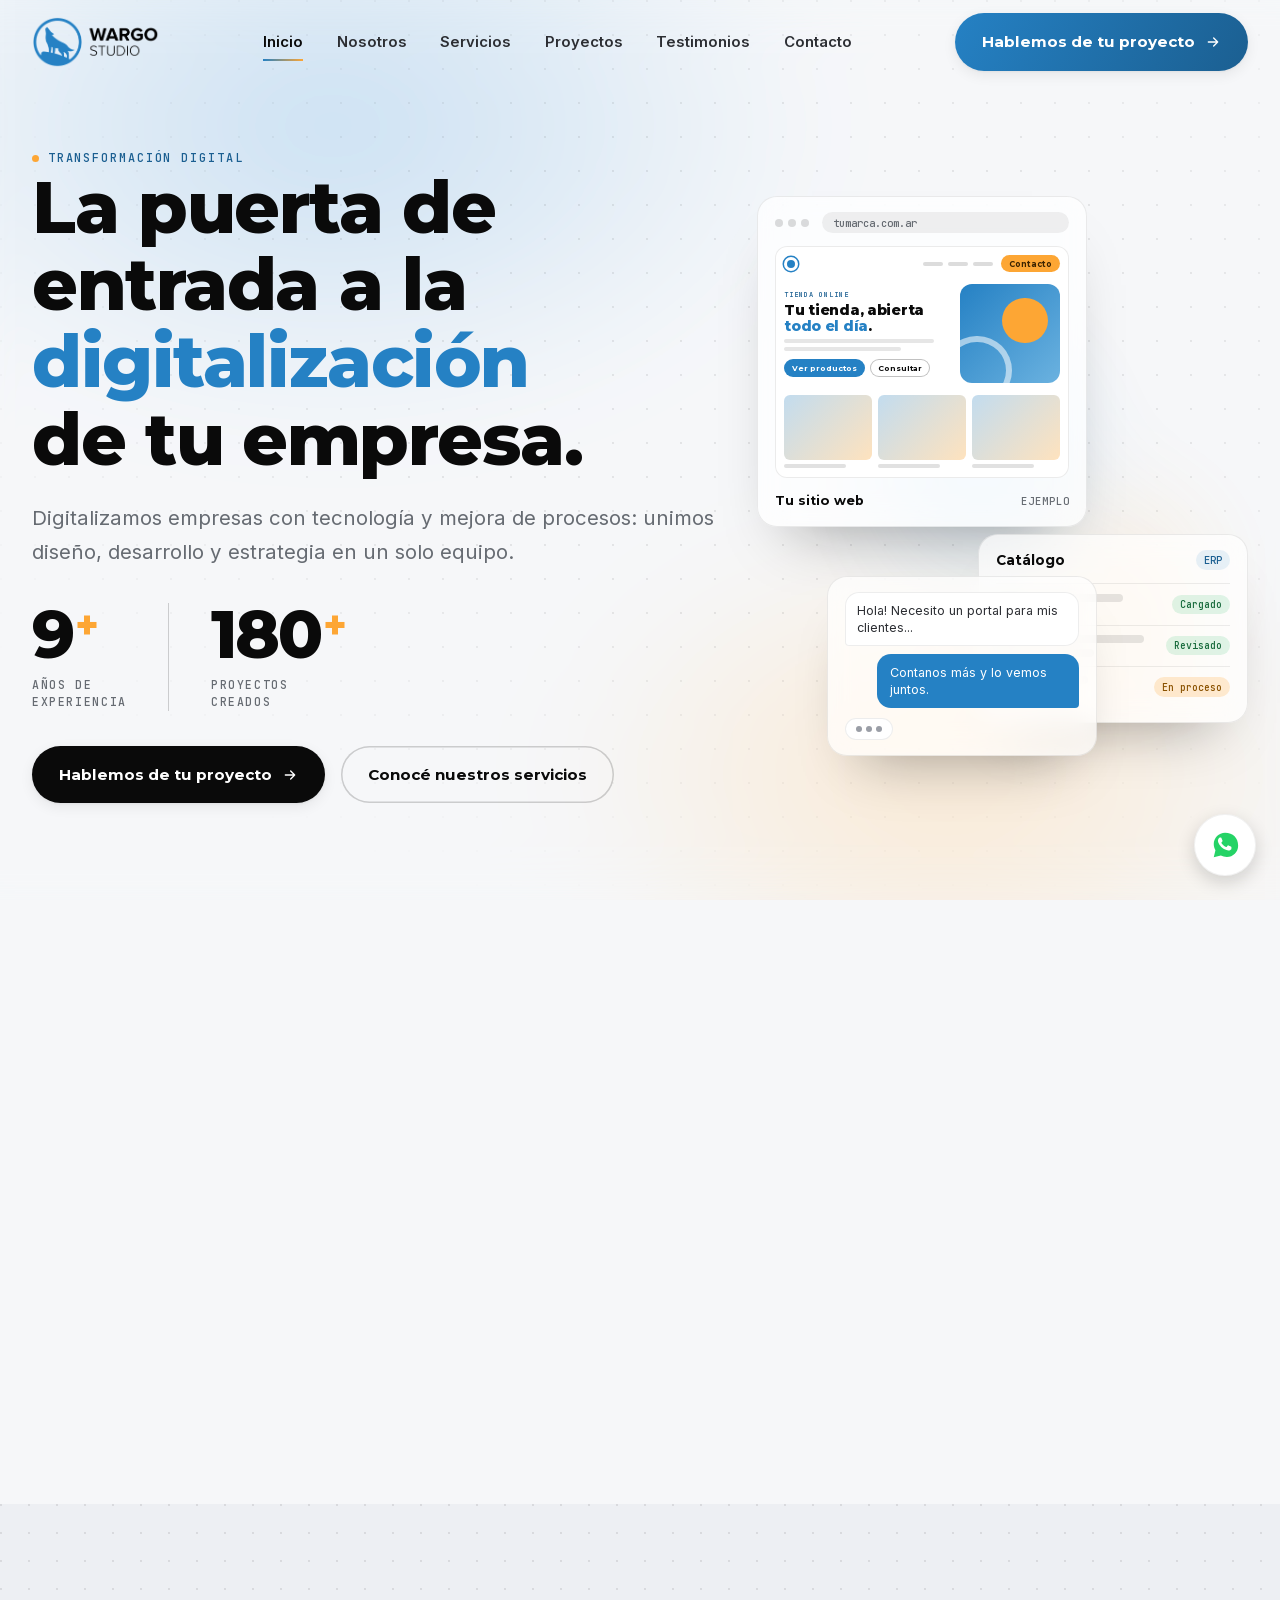
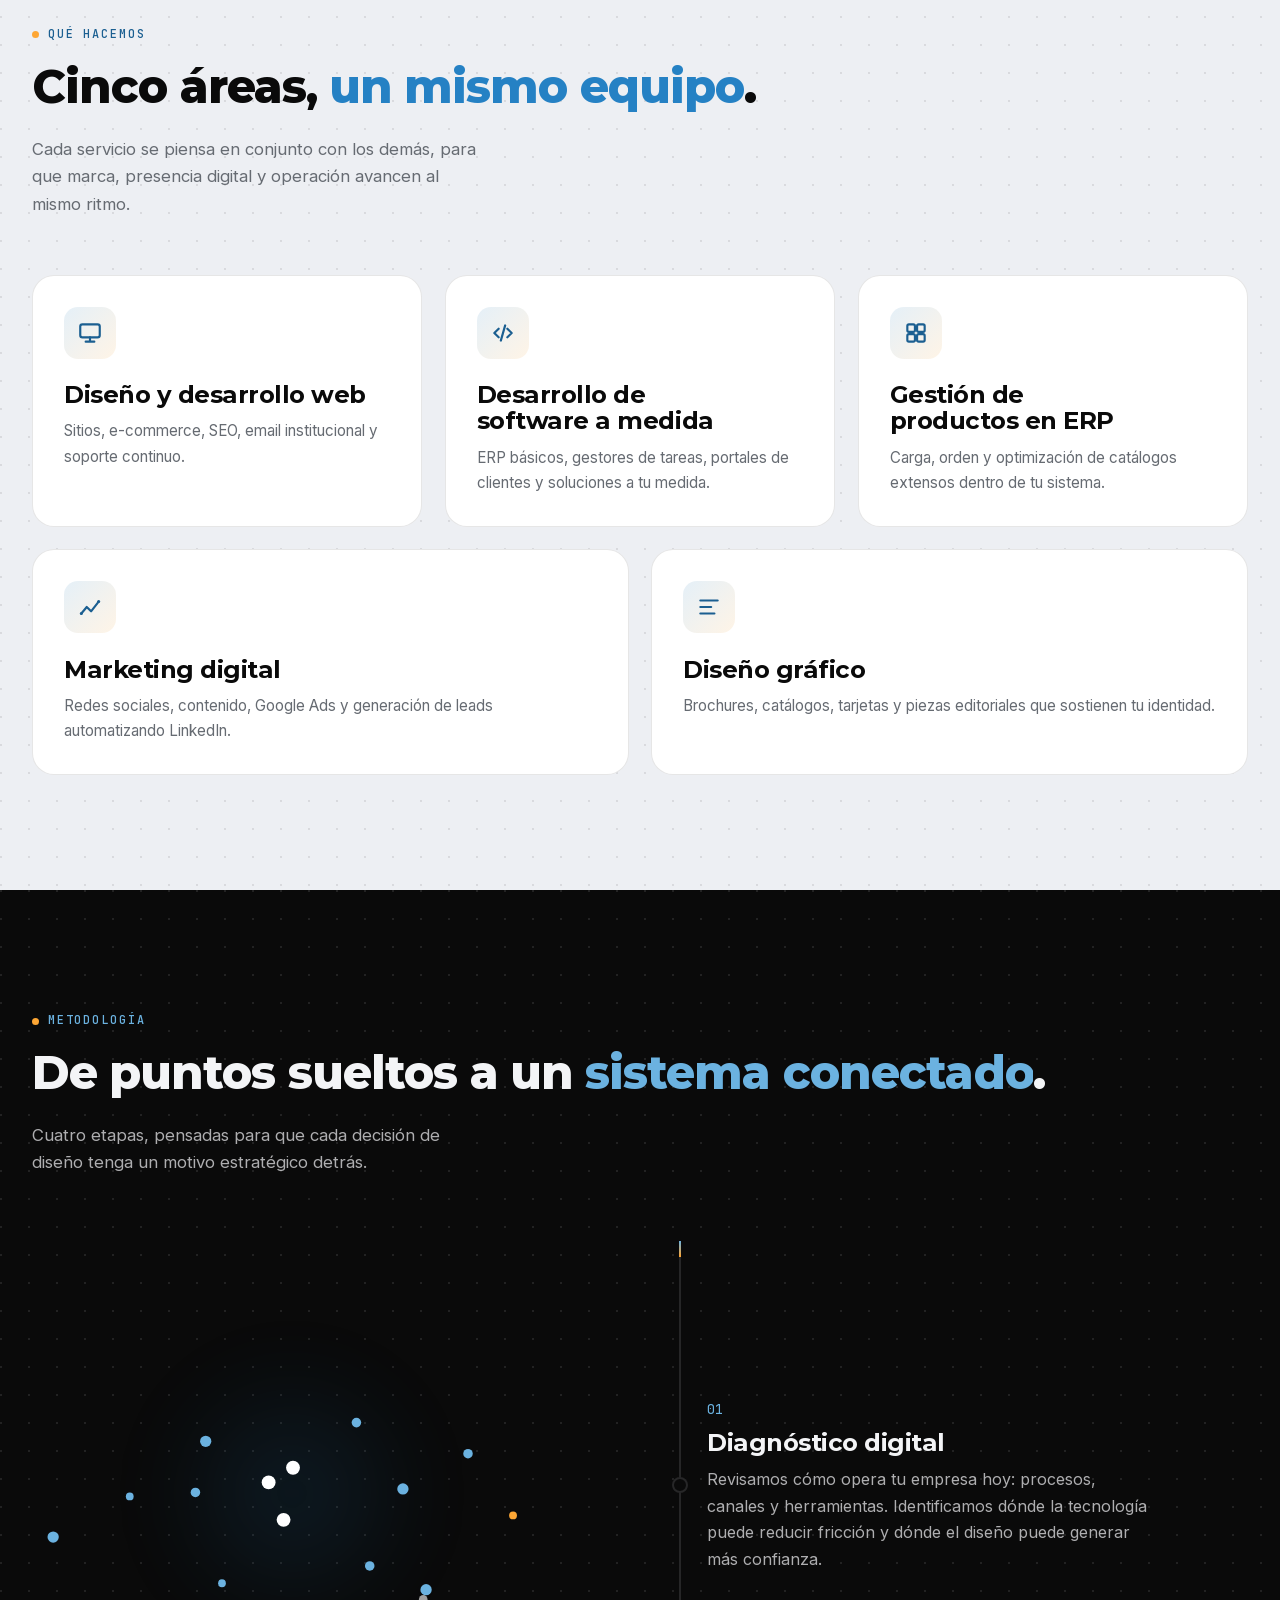
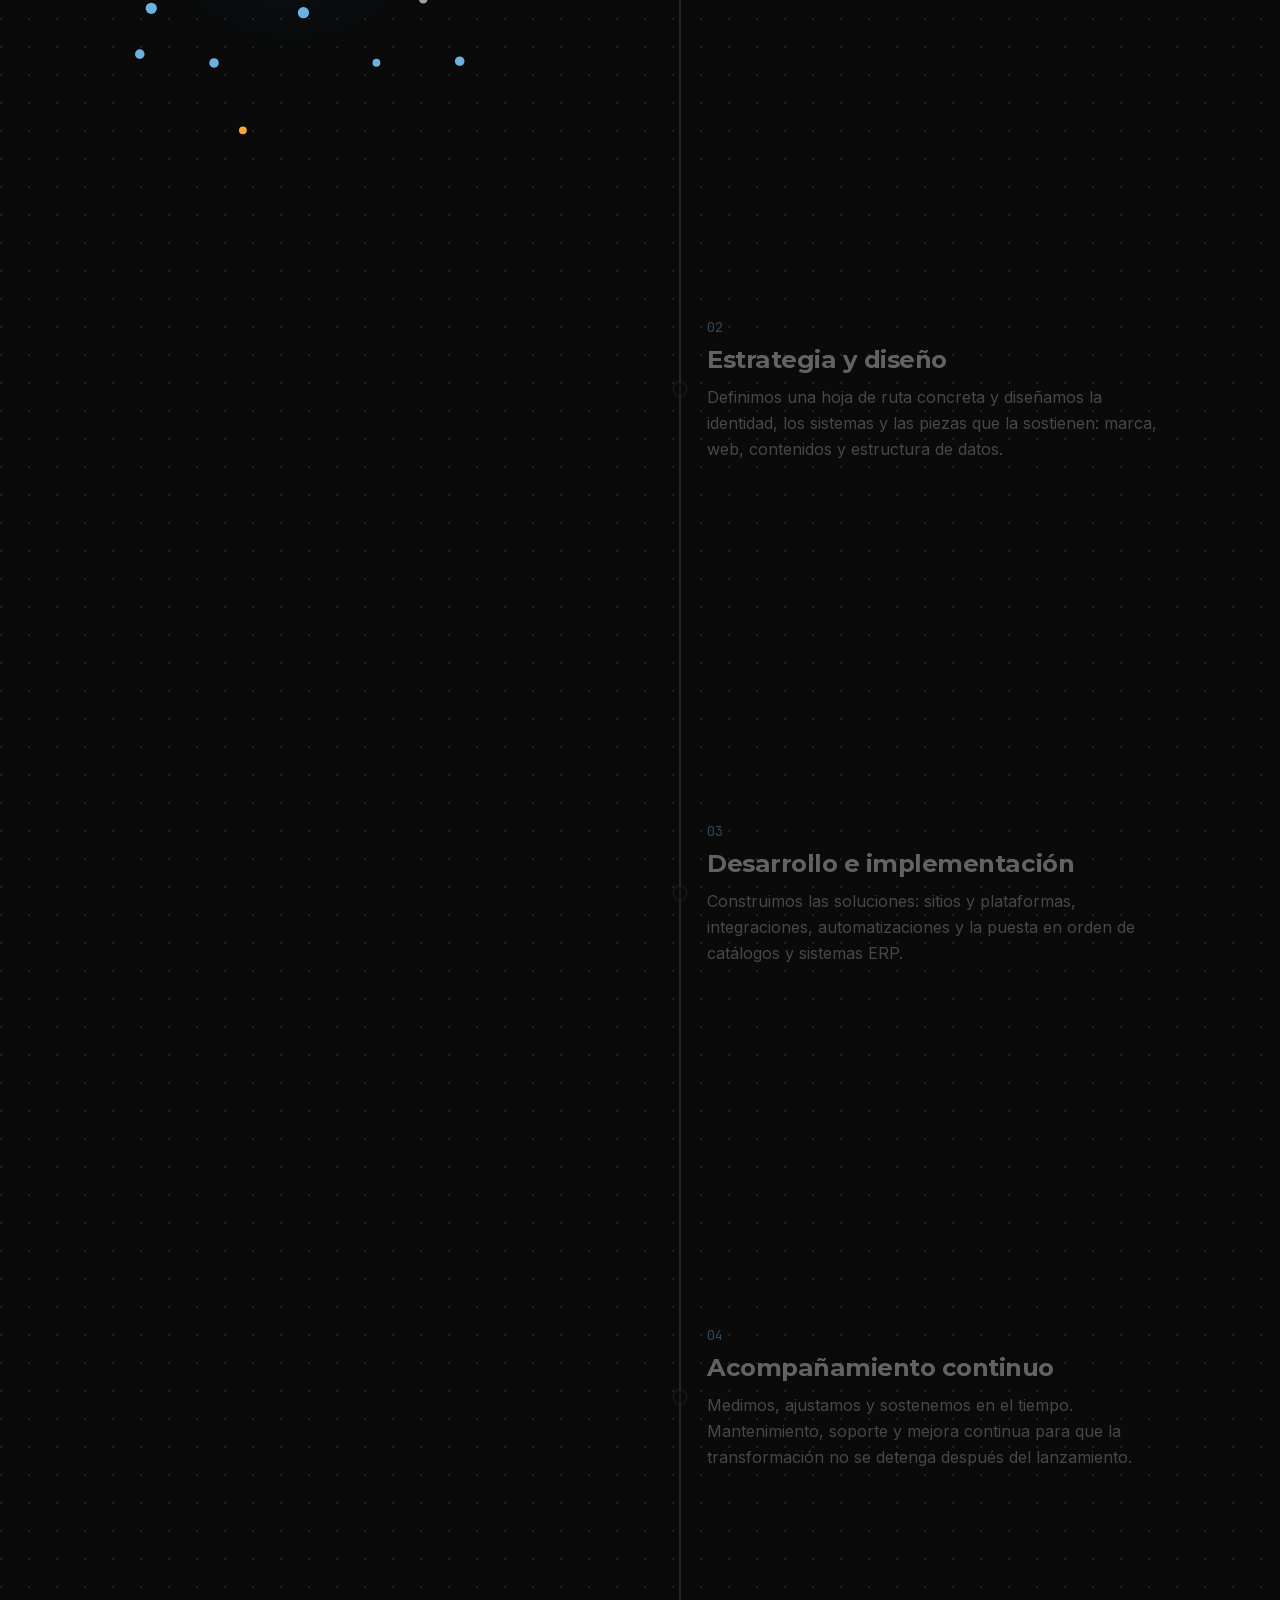
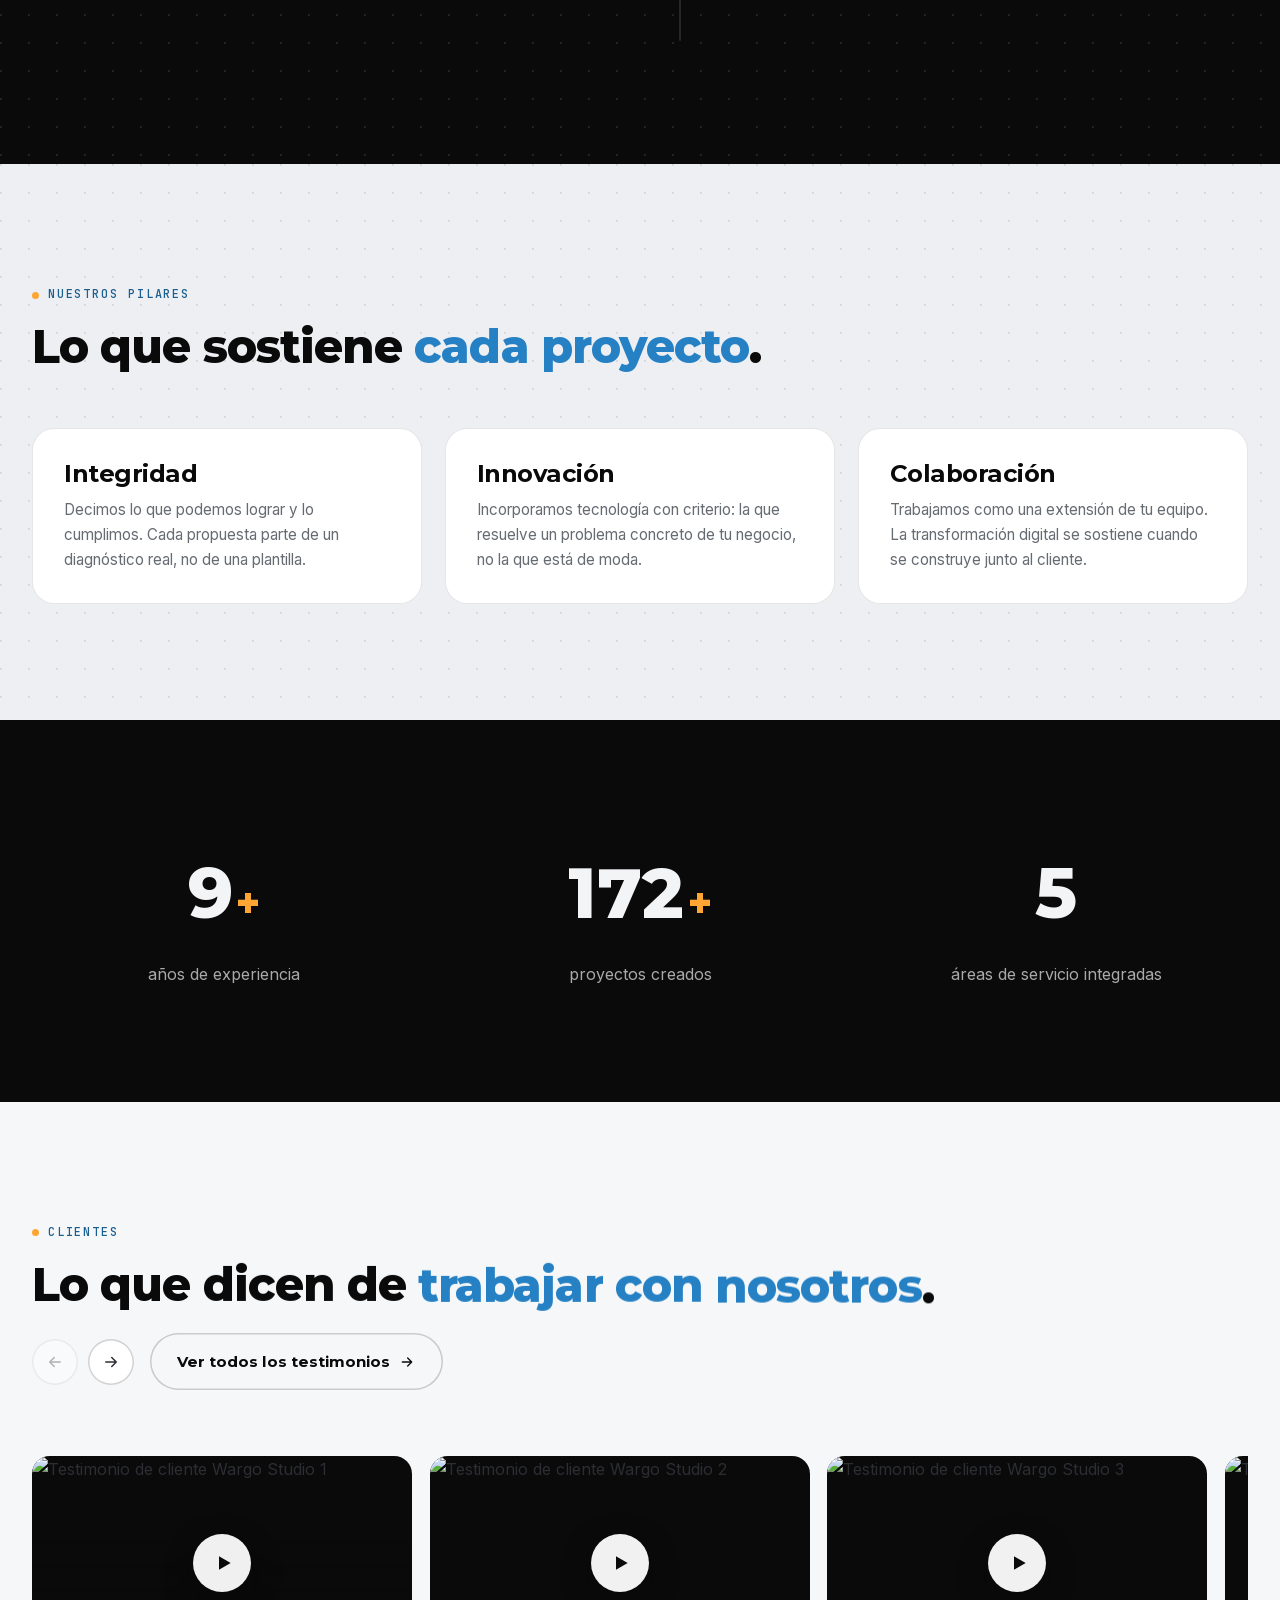
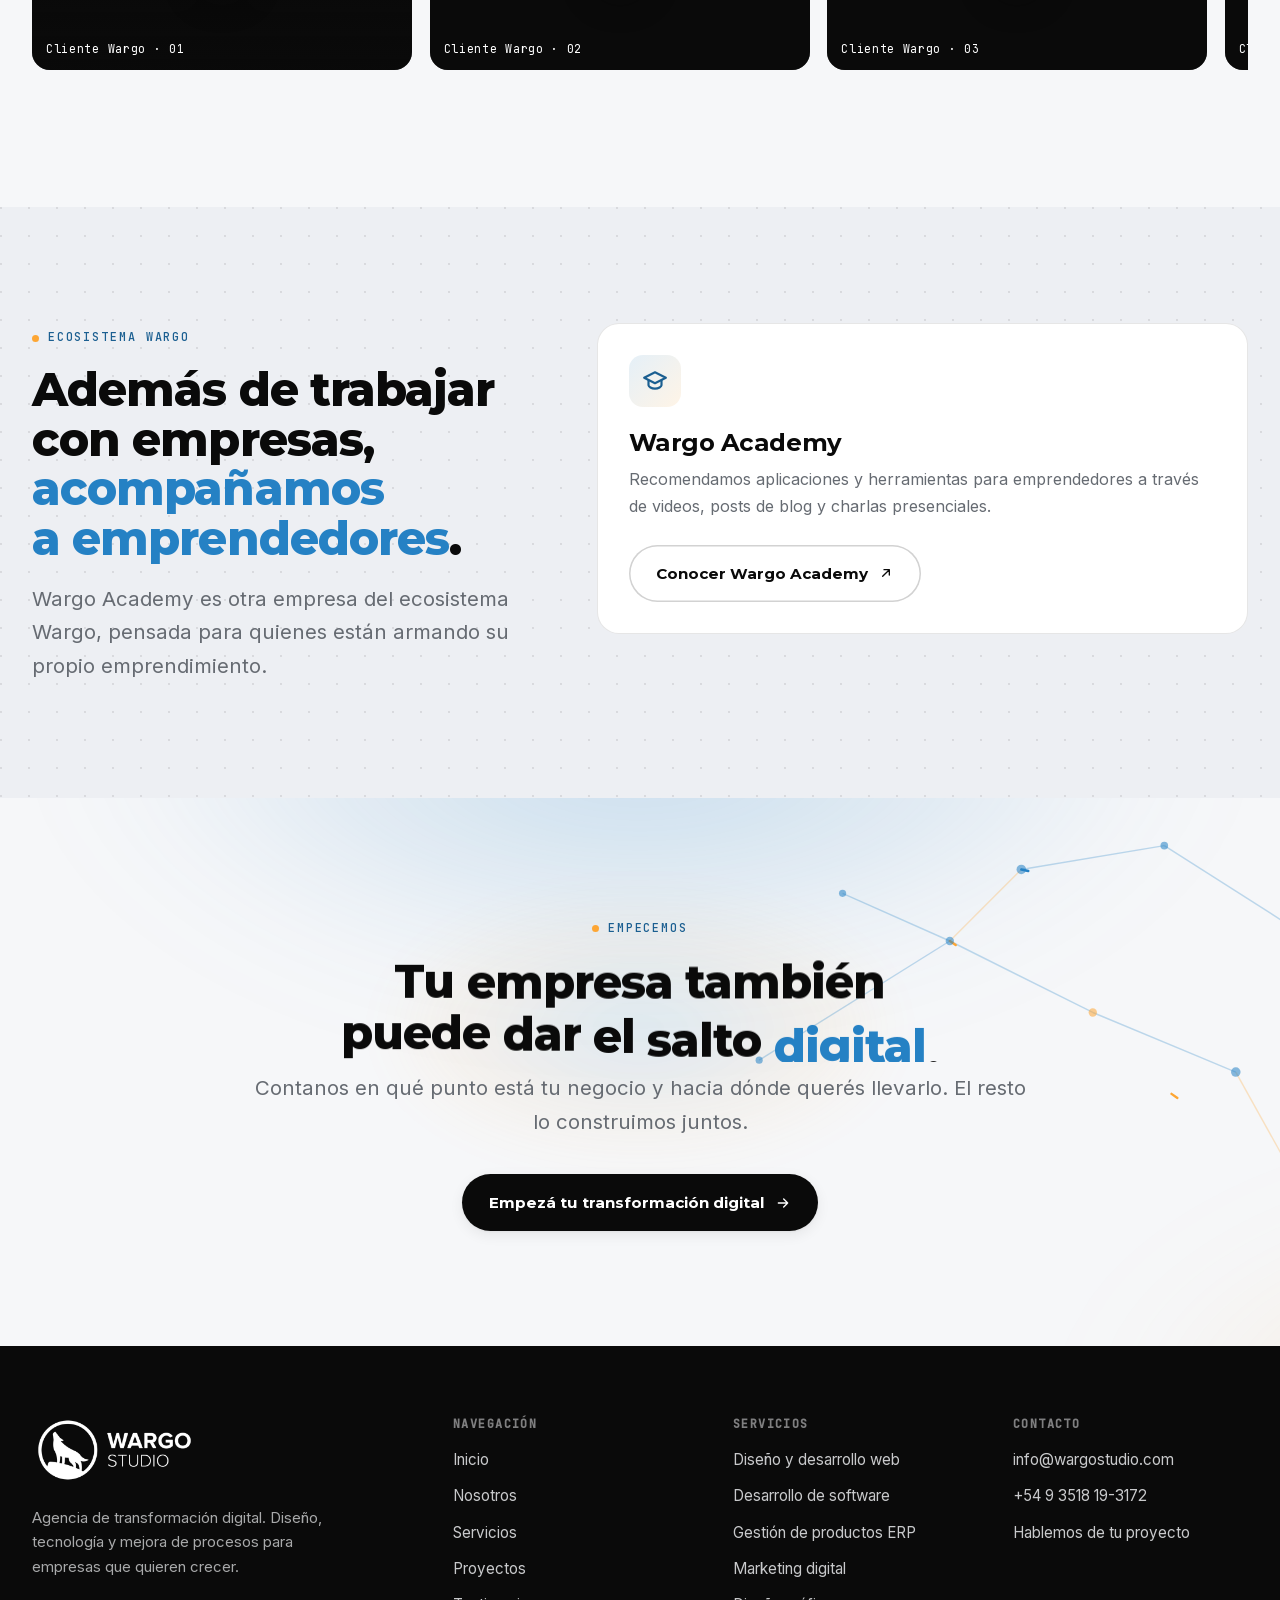
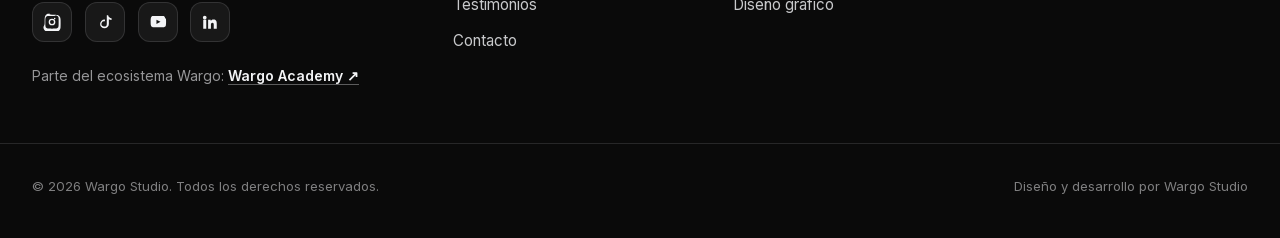
==== index.html @ 2649a6f8 "Proyectos: suma 18 páginas web (24 en total) Co-Authored-By: Claude Sonnet 5.5 <noreply@anthropic.co" ====
<!DOCTYPE html>
<html lang="es">
<head>
<meta charset="UTF-8">
<meta name="viewport" content="width=device-width, initial-scale=1">
<title>Wargo Studio — Agencia de Transformación Digital</title>
<meta name="description" content="Agencia de transformación digital: diseño y desarrollo web, software a medida, ERP, marketing digital y diseño gráfico. 9 años y más de 180 proyectos.">
<link rel="canonical" href="https://www.wargostudio.com/">
<meta name="robots" content="index, follow">

<meta property="og:type" content="website">
<meta property="og:site_name" content="Wargo Studio">
<meta property="og:title" content="Wargo Studio — Agencia de Transformación Digital">
<meta property="og:description" content="La puerta de entrada a la digitalización de tu empresa. 9 años de experiencia, 180 proyectos creados.">
<meta property="og:url" content="https://www.wargostudio.com/">
<meta property="og:locale" content="es_AR">
<meta property="og:image" content="https://www.wargostudio.com/assets/img/og-image.jpg">
<meta property="og:image:width" content="1200">
<meta property="og:image:height" content="630">
<meta property="og:image:alt" content="Wargo Studio, agencia de transformación digital">
<meta name="twitter:card" content="summary_large_image">
<meta name="twitter:title" content="Wargo Studio — Agencia de Transformación Digital">
<meta name="twitter:description" content="La puerta de entrada a la digitalización de tu empresa. 9 años de experiencia, 180 proyectos creados.">
<meta name="twitter:image" content="https://www.wargostudio.com/assets/img/og-image.jpg">

<link rel="icon" type="image/png" href="assets/img/favicon.png">
<link rel="icon" type="image/png" sizes="64x64" href="assets/img/favicon-64.png">
<link rel="apple-touch-icon" href="assets/img/apple-touch-icon.png">
<link rel="manifest" href="site.webmanifest">
<meta name="theme-color" content="#2581C4">
<link rel="preload" href="assets/fonts/montserrat-600-latin.woff2" as="font" type="font/woff2" crossorigin>
<link rel="preload" href="assets/fonts/inter-400-latin.woff2" as="font" type="font/woff2" crossorigin>
<script>document.documentElement.classList.add('js')</script>
<link rel="stylesheet" href="styles.css?v=20261117n">
<noscript><style>.reveal{opacity:1!important;transform:none!important;}</style></noscript>

<script type="application/ld+json">
{
  "@context": "https://schema.org",
  "@type": "ProfessionalService",
  "name": "Wargo Studio",
  "description": "Agencia de transformación digital especializada en diseño gráfico, marketing digital, diseño y desarrollo web, desarrollo de software a medida y gestión de productos en ERP.",
  "url": "https://www.wargostudio.com/",
  "logo": "https://www.wargostudio.com/assets/img/icon-512.png",
  "image": "https://www.wargostudio.com/assets/img/og-image.jpg",
  "email": "info@wargostudio.com",
  "telephone": "+5493518193172",
  "founder": { "@type": "Person", "name": "Juan Andrés Cattaneo" },
  "sameAs": [
    "https://www.instagram.com/wargostudio",
    "https://www.tiktok.com/@wargostudio",
    "https://www.youtube.com/@wargostudio",
    "https://www.linkedin.com/company/wargostudio"
  ]
}
</script>
</head>
<body>
<a href="#main" class="skip-link">Saltar al contenido</a>
<div class="scroll-progress" aria-hidden="true"><span data-scroll-progress></span></div>

<header class="nav">
  <div class="container nav-inner">
    <a href="index.html" class="brand">
      <img class="brand-logo" src="assets/img/logo-horizontal.webp" srcset="assets/img/logo-horizontal.webp 1x, assets/img/logo-horizontal@2x.webp 2x" alt="Wargo Studio" width="541" height="220">
    </a>
    <nav class="nav-links" aria-label="Navegación principal">
      <a class="nav-link" href="index.html">Inicio</a>
      <a class="nav-link" href="nosotros.html">Nosotros</a>
      <a class="nav-link" href="servicios.html">Servicios</a>
      <a class="nav-link" href="proyectos.html">Proyectos</a>
      <a class="nav-link" href="testimonios.html">Testimonios</a>
      <a class="nav-link" href="contacto.html">Contacto</a>
    </nav>
    <div class="nav-actions">
      <a class="nav-cta btn btn-accent" data-magnetic data-magnetic-strength="0.2" href="contacto.html">
        <span>Hablemos de tu proyecto</span>
        <svg class="btn-arrow" width="16" height="16" viewBox="0 0 24 24" fill="none" aria-hidden="true"><path d="M5 12h14M13 6l6 6-6 6" stroke="currentColor" stroke-width="2" stroke-linecap="round" stroke-linejoin="round"/></svg>
      </a>
      <button class="nav-toggle" aria-label="Abrir menú" aria-expanded="false" aria-controls="nav-mobile">
        <span class="nav-toggle-bars"><span></span><span></span><span></span></span>
      </button>
    </div>
  </div>
</header>

<div class="nav-mobile" id="nav-mobile" data-open="false">
  <nav class="nav-mobile-links" aria-label="Navegación móvil">
    <a class="nav-mobile-link" href="index.html">Inicio</a>
    <a class="nav-mobile-link" href="nosotros.html">Nosotros</a>
    <a class="nav-mobile-link" href="servicios.html">Servicios</a>
    <a class="nav-mobile-link" href="proyectos.html">Proyectos</a>
    <a class="nav-mobile-link" href="testimonios.html">Testimonios</a>
    <a class="nav-mobile-link" href="contacto.html">Contacto</a>
  </nav>
  <div class="nav-mobile-foot">
    <a class="btn btn-light" href="contacto.html">Hablemos de tu proyecto</a>
    <div class="nav-mobile-social">
      <a class="social-btn" href="https://www.instagram.com/wargostudio" target="_blank" rel="noopener" aria-label="Instagram"><svg viewBox="0 0 24 24"><path d="M12 2.2c3.2 0 3.6 0 4.85.07 1.17.05 2.02.24 2.75.52a5.5 5.5 0 0 1 2 1.3 5.5 5.5 0 0 1 1.3 2c.28.73.47 1.58.52 2.75.06 1.25.07 1.65.07 4.85s0 3.6-.07 4.85c-.05 1.17-.24 2.02-.52 2.75a5.5 5.5 0 0 1-1.3 2 5.5 5.5 0 0 1-2 1.3c-.73.28-1.58.47-2.75.52-1.25.06-1.65.07-4.85.07s-3.6 0-4.85-.07c-1.17-.05-2.02-.24-2.75-.52a5.5 5.5 0 0 1-2-1.3 5.5 5.5 0 0 1-1.3-2c-.28-.73-.47-1.58-.52-2.75C2.2 15.6 2.2 15.2 2.2 12s0-3.6.07-4.85c.05-1.17.24-2.02.52-2.75a5.5 5.5 0 0 1 1.3-2 5.5 5.5 0 0 1 2-1.3c.73-.28 1.58-.47 2.75-.52C8.4 2.2 8.8 2.2 12 2.2zm0 1.8c-3.15 0-3.52 0-4.76.07-.96.04-1.48.2-1.82.34-.46.18-.79.4-1.13.74-.34.34-.56.67-.74 1.13-.13.34-.3.86-.34 1.82C3.15 8.48 3.14 8.85 3.14 12s0 3.52.07 4.76c.04.96.2 1.48.34 1.82.18.46.4.79.74 1.13.34.34.67.56 1.13.74.34.13.86.3 1.82.34 1.24.06 1.61.07 4.76.07s3.52 0 4.76-.07c.96-.04 1.48-.2 1.82-.34.46-.18.79-.4 1.13-.74.34-.34.56-.67.74-1.13.13-.34.3-.86.34-1.82.06-1.24.07-1.61.07-4.76s0-3.52-.07-4.76c-.04-.96-.2-1.48-.34-1.82a3 3 0 0 0-.74-1.13 3 3 0 0 0-1.13-.74c-.34-.13-.86-.3-1.82-.34C15.52 4 15.15 4 12 4zm0 3.55A4.45 4.45 0 1 1 7.55 12 4.45 4.45 0 0 1 12 7.55zm0 1.8A2.65 2.65 0 1 0 14.65 12 2.65 2.65 0 0 0 12 9.35zm4.63-2.05a1.04 1.04 0 1 1-1.04-1.04 1.04 1.04 0 0 1 1.04 1.04z"/></svg></a>
      <a class="social-btn" href="https://www.tiktok.com/@wargostudio" target="_blank" rel="noopener" aria-label="TikTok"><svg viewBox="0 0 24 24"><path d="M14 3h2.2c.15 1.1.68 2.06 1.53 2.8.85.75 1.9 1.18 3.02 1.25v2.24a6.9 6.9 0 0 1-3.6-1.05v6.4a5.85 5.85 0 1 1-5.85-5.85c.2 0 .4.01.6.04v2.3a3.55 3.55 0 1 0 2.5 3.4V3z"/></svg></a>
      <a class="social-btn" href="https://www.youtube.com/@wargostudio" target="_blank" rel="noopener" aria-label="YouTube"><svg viewBox="0 0 24 24"><path d="M21.6 7.2s-.2-1.5-.85-2.15c-.8-.85-1.7-.85-2.12-.9C15.7 4 12 4 12 4h-.02s-3.68 0-6.6.15c-.42.05-1.32.05-2.12.9C2.6 5.7 2.4 7.2 2.4 7.2S2.2 8.95 2.2 10.7v1.6c0 1.75.2 3.5.2 3.5s.2 1.5.85 2.15c.8.85 1.85.82 2.32.92 1.68.16 7.43.2 7.43.2s3.68 0 6.6-.15c.42-.05 1.32-.05 2.12-.9.65-.65.85-2.15.85-2.15s.2-1.75.2-3.5v-1.6c0-1.75-.2-3.5-.2-3.5zM9.95 14.6V8.9l5.4 2.86-5.4 2.85z"/></svg></a>
      <a class="social-btn" href="https://www.linkedin.com/company/wargostudio" target="_blank" rel="noopener" aria-label="LinkedIn"><svg viewBox="0 0 24 24"><path d="M4.98 3.5a2.5 2.5 0 1 1 0 5 2.5 2.5 0 0 1 0-5zM3 9h4v12H3zM9.5 9H13v1.65h.05c.5-.9 1.7-1.85 3.5-1.85 3.75 0 4.45 2.35 4.45 5.4V21H17v-5.3c0-1.25 0-2.85-1.75-2.85-1.75 0-2.02 1.35-2.02 2.75V21H9.5z"/></svg></a>
    </div>
  </div>
</div>

<main id="main">

<!-- ============ HERO ============ -->
<section class="hero">
  <div class="hero-mesh"></div>
  <div class="hero-grid"></div>

  <div class="container hero-inner">
    <div class="hero-copy">
      <div class="hero-kicker-row">
        <span class="eyebrow">Transformación digital</span>
      </div>
      <h1 class="hero-title" data-mask>La puerta de entrada a la <em>digitalización</em><br>de tu empresa.</h1>
      <p class="hero-sub lede-lg reveal" data-reveal>Digitalizamos empresas con tecnología y mejora de procesos: unimos diseño, desarrollo y estrategia en un solo equipo.</p>

      <div class="hero-badges">
        <div class="hero-badge"><strong><span data-count-to="9">9</span><span class="count-plus">+</span></strong><span class="badge-label">Años de<br>experiencia</span></div>
        <div class="hero-badge"><strong><span data-count-to="180">180</span><span class="count-plus">+</span></strong><span class="badge-label">Proyectos<br>creados</span></div>
      </div>

      <div class="hero-actions">
        <a class="btn btn-primary" data-magnetic data-magnetic-strength="0.25" href="contacto.html">
          <span>Hablemos de tu proyecto</span>
          <svg class="btn-arrow" width="16" height="16" viewBox="0 0 24 24" fill="none" aria-hidden="true"><path d="M5 12h14M13 6l6 6-6 6" stroke="currentColor" stroke-width="2" stroke-linecap="round" stroke-linejoin="round"/></svg>
        </a>
        <a class="btn btn-ghost" href="servicios.html">Conocé nuestros servicios</a>
      </div>
    </div>
    <div class="hero-stage" aria-hidden="true">
      <div class="stage-glow"></div>
      <div class="float-card fc-web" data-depth="0.6"><div class="fc-in">
        <div class="fc-bar"><i></i><i></i><i></i><span class="fc-url">tumarca.com.ar</span></div>
        <div class="ms">
          <div class="ms-nav"><span class="ms-logo"></span><span class="ms-links"><i></i><i></i><i></i></span><span class="ms-btn">Contacto</span></div>
          <div class="ms-hero">
            <div class="ms-copy">
              <span class="ms-eyebrow">Tienda online</span>
              <b class="ms-h">Tu tienda, abierta <em>todo el día</em>.</b>
              <span class="sk w-90"></span><span class="sk w-70"></span>
              <span class="ms-cta"><u>Ver productos</u><s>Consultar</s></span>
            </div>
            <div class="ms-art"><span class="ms-dot"></span><span class="ms-ring"></span></div>
          </div>
          <div class="ms-row"><span><i></i><em></em></span><span><i></i><em></em></span><span><i></i><em></em></span></div>
        </div>
        <div class="fc-caption"><b>Tu sitio web</b><span>Ejemplo</span></div>
      </div></div>
      <div class="float-card fc-erp" data-depth="1"><div class="fc-in">
        <div class="fc-title">Catálogo <em>ERP</em></div>
        <div class="fc-row"><span class="fc-thumb"></span><span><span class="sk w-70"></span><span class="sk w-30" style="margin-top:.35rem"></span></span><span class="fc-state">Cargado</span></div>
        <div class="fc-row"><span class="fc-thumb"></span><span><span class="sk w-90"></span><span class="sk w-50" style="margin-top:.35rem"></span></span><span class="fc-state">Revisado</span></div>
        <div class="fc-row"><span class="fc-thumb"></span><span><span class="sk w-50"></span><span class="sk w-30" style="margin-top:.35rem"></span></span><span class="fc-state is-wip">En proceso</span></div>
      </div></div>
      <div class="float-card fc-chat" data-depth="1.5"><div class="fc-in">
        <div class="bubble">Hola! Necesito un portal para mis clientes...</div>
        <div class="bubble out">Contanos más y lo vemos juntos.</div>
        <div class="typing"><i></i><i></i><i></i></div>
      </div></div>
    </div>
  </div>
</section>

<!-- ============ PRESENTACIÓN BREVE ============ -->
<section class="section" id="nosotros">
  <div class="container intro-grid">
    <div class="reveal" data-reveal>
      <span class="eyebrow">Quiénes somos</span>
      <h2 style="margin-top:1rem;">Diseño y tecnología, <em>al servicio de tu negocio</em>.</h2>
    </div>
    <div class="reveal" data-reveal>
      <p class="lede-lg">Wargo Studio acompaña a las empresas en la implementación de tecnología y la mejora de procesos, creando soluciones que optimizan su desempeño y las preparan para los desafíos del futuro digital.</p>
      <p class="lede-lg" style="margin-top:1.1rem;">No solo se trata de ideas: se trata de hacerlas funcionar. Desde el desarrollo de marca hasta la gestión de catálogos en sistemas ERP, ayudamos a que las empresas se destaquen y crezcan en el mundo digital.</p>
      <a class="btn btn-ghost" style="margin-top:1.8rem;" href="nosotros.html">Conocer al equipo
        <svg class="btn-arrow" width="16" height="16" viewBox="0 0 24 24" fill="none" aria-hidden="true"><path d="M5 12h14M13 6l6 6-6 6" stroke="currentColor" stroke-width="2" stroke-linecap="round" stroke-linejoin="round"/></svg>
      </a>
    </div>
  </div>
</section>

<!-- ============ SERVICIOS PRINCIPALES ============ -->
<section class="section section-alt grain-dot-bg" id="servicios">
  <div class="container">
    <div class="head-row reveal" data-reveal>
      <div>
        <span class="eyebrow">Qué hacemos</span>
        <h2 style="margin-top:1rem;" data-mask>Cinco áreas, <em>un mismo equipo</em>.</h2>
      </div>
      <p class="lede">Cada servicio se piensa en conjunto con los demás, para que marca, presencia digital y operación avancen al mismo ritmo.</p>
    </div>

    <div class="services-grid five-up">
      <article class="card reveal" data-reveal>
        <div class="card-corner"></div>
        <div class="icon-tile"><svg viewBox="0 0 24 24" fill="none"><rect x="3" y="4" width="18" height="12" rx="2" stroke="currentColor" stroke-width="2"/><path d="M8 20h8M12 16v4" stroke="currentColor" stroke-width="2" stroke-linecap="round"/></svg></div>
        <h3><a class="card-stretch" href="desarrollo-web.html">Diseño y desarrollo web</a></h3>
        <p style="margin-top:.7rem;color:var(--ink-mute);font-size:.95rem;">Sitios, e-commerce, SEO, email institucional y soporte continuo.</p>
      </article>
      <article class="card reveal" data-reveal>
        <div class="card-corner"></div>
        <div class="icon-tile"><svg viewBox="0 0 24 24" fill="none"><path d="M8 8l-4 4 4 4M16 8l4 4-4 4M14 5l-4 14" stroke="currentColor" stroke-width="2" stroke-linecap="round" stroke-linejoin="round"/></svg></div>
        <h3><a class="card-stretch" href="desarrollo-software.html">Desarrollo de software a medida</a></h3>
        <p style="margin-top:.7rem;color:var(--ink-mute);font-size:.95rem;">ERP básicos, gestores de tareas, portales de clientes y soluciones a tu medida.</p>
      </article>
      <article class="card reveal" data-reveal>
        <div class="card-corner"></div>
        <div class="icon-tile"><svg viewBox="0 0 24 24" fill="none"><rect x="4" y="4" width="7" height="7" rx="1.5" stroke="currentColor" stroke-width="2"/><rect x="13" y="4" width="7" height="7" rx="1.5" stroke="currentColor" stroke-width="2"/><rect x="4" y="13" width="7" height="7" rx="1.5" stroke="currentColor" stroke-width="2"/><rect x="13" y="13" width="7" height="7" rx="1.5" stroke="currentColor" stroke-width="2"/></svg></div>
        <h3><a class="card-stretch" href="gestion-erp.html">Gestión de productos en ERP</a></h3>
        <p style="margin-top:.7rem;color:var(--ink-mute);font-size:.95rem;">Carga, orden y optimización de catálogos extensos dentro de tu sistema.</p>
      </article>
      <article class="card reveal" data-reveal>
        <div class="card-corner"></div>
        <div class="icon-tile"><svg viewBox="0 0 24 24" fill="none"><path d="M4 18l5-6 4 4 7-9" stroke="currentColor" stroke-width="2" stroke-linecap="round" stroke-linejoin="round"/><circle cx="4" cy="18" r="1.4" fill="currentColor"/><circle cx="20" cy="7" r="1.4" fill="currentColor"/></svg></div>
        <h3><a class="card-stretch" href="marketing-digital.html">Marketing digital</a></h3>
        <p style="margin-top:.7rem;color:var(--ink-mute);font-size:.95rem;">Redes sociales, contenido, Google Ads y generación de leads automatizando LinkedIn.</p>
      </article>
      <article class="card reveal" data-reveal>
        <div class="card-corner"></div>
        <div class="icon-tile"><svg viewBox="0 0 24 24" fill="none"><path d="M4 6h16M4 12h10M4 18h13" stroke="currentColor" stroke-width="2" stroke-linecap="round"/></svg></div>
        <h3><a class="card-stretch" href="diseno-grafico.html">Diseño gráfico</a></h3>
        <p style="margin-top:.7rem;color:var(--ink-mute);font-size:.95rem;">Brochures, catálogos, tarjetas y piezas editoriales que sostienen tu identidad.</p>
      </article>
    </div>
  </div>
</section>

<!-- ============ CÓMO AYUDAMOS ============ -->
<section class="section section-dark grain-dot-bg story">
  <div class="container">
    <div class="head-row reveal" data-reveal>
      <div>
        <span class="eyebrow">Metodología</span>
        <h2 style="margin-top:1rem;" data-mask>De puntos sueltos a un <em>sistema conectado</em>.</h2>
      </div>
      <p class="lede">Cuatro etapas, pensadas para que cada decisión de diseño tenga un motivo estratégico detrás.</p>
    </div>
    <div class="story-grid">
      <div class="story-visual"><div class="story-sticky"><div class="story-glow"></div><svg class="story-net" viewBox="0 0 600 600" aria-hidden="true"></svg></div></div>
      <div class="story-steps-wrap">
        <span class="story-line" aria-hidden="true"><span class="story-line-fill"></span></span>
        <ol class="story-steps">
          <li class="story-step"><span class="story-num">01</span><h3>Diagnóstico digital</h3><p>Revisamos cómo opera tu empresa hoy: procesos, canales y herramientas. Identificamos dónde la tecnología puede reducir fricción y dónde el diseño puede generar más confianza.</p></li>
          <li class="story-step"><span class="story-num">02</span><h3>Estrategia y diseño</h3><p>Definimos una hoja de ruta concreta y diseñamos la identidad, los sistemas y las piezas que la sostienen: marca, web, contenidos y estructura de datos.</p></li>
          <li class="story-step"><span class="story-num">03</span><h3>Desarrollo e implementación</h3><p>Construimos las soluciones: sitios y plataformas, integraciones, automatizaciones y la puesta en orden de catálogos y sistemas ERP.</p></li>
          <li class="story-step"><span class="story-num">04</span><h3>Acompañamiento continuo</h3><p>Medimos, ajustamos y sostenemos en el tiempo. Mantenimiento, soporte y mejora continua para que la transformación no se detenga después del lanzamiento.</p></li>
        </ol>
      </div>
    </div>
  </div>
</section>

<!-- ============ DIFERENCIALES ============ -->
<section class="section section-alt grain-dot-bg">
  <div class="container">
    <div class="head-row reveal" data-reveal>
      <div>
        <span class="eyebrow">Nuestros pilares</span>
        <h2 style="margin-top:1rem;">Lo que sostiene <em>cada proyecto</em>.</h2>
      </div>
    </div>
    <div class="pillars-grid">
      <article class="card reveal" data-reveal>
        <div class="card-corner"></div>
        <h3>Integridad</h3>
        <p style="margin-top:.7rem;color:var(--ink-mute);font-size:.95rem;">Decimos lo que podemos lograr y lo cumplimos. Cada propuesta parte de un diagnóstico real, no de una plantilla.</p>
      </article>
      <article class="card reveal" data-reveal>
        <div class="card-corner"></div>
        <h3>Innovación</h3>
        <p style="margin-top:.7rem;color:var(--ink-mute);font-size:.95rem;">Incorporamos tecnología con criterio: la que resuelve un problema concreto de tu negocio, no la que está de moda.</p>
      </article>
      <article class="card reveal" data-reveal>
        <div class="card-corner"></div>
        <h3>Colaboración</h3>
        <p style="margin-top:.7rem;color:var(--ink-mute);font-size:.95rem;">Trabajamos como una extensión de tu equipo. La transformación digital se sostiene cuando se construye junto al cliente.</p>
      </article>
    </div>
  </div>
</section>

<!-- ============ MÉTRICAS ============ -->
<section class="section section-dark">
  <div class="container">
    <div class="stats-grid">
      <div class="reveal" data-reveal>
        <div class="stat-value"><span data-count-to="9">9</span><span class="stat-suffix count-plus">+</span></div>
        <p class="stat-label">años de experiencia</p>
      </div>
      <div class="reveal" data-reveal>
        <div class="stat-value"><span data-count-to="180">180</span><span class="stat-suffix count-plus">+</span></div>
        <p class="stat-label">proyectos creados</p>
      </div>
      <div class="reveal" data-reveal>
        <div class="stat-value"><span data-count-to="5">5</span></div>
        <p class="stat-label">áreas de servicio integradas</p>
      </div>
    </div>
  </div>
</section>

<!-- ============ TESTIMONIOS DESTACADOS ============ -->
<section class="section" id="testimonios" data-carousel>
  <div class="container">
    <div class="head-row reveal" data-reveal>
      <div>
        <span class="eyebrow">Clientes</span>
        <h2 style="margin-top:1rem;" data-mask>Lo que dicen de <em>trabajar con nosotros</em>.</h2>
      </div>
      <div class="head-tools">
        <div class="carousel-nav">
          <button type="button" class="carousel-btn" data-dir="-1" aria-label="Testimonios anteriores"><svg width="18" height="18" viewBox="0 0 24 24" fill="none" aria-hidden="true"><path d="M19 12H5M11 6l-6 6 6 6" stroke="currentColor" stroke-width="2" stroke-linecap="round" stroke-linejoin="round"/></svg></button>
          <button type="button" class="carousel-btn" data-dir="1" aria-label="Testimonios siguientes"><svg width="18" height="18" viewBox="0 0 24 24" fill="none" aria-hidden="true"><path d="M5 12h14M13 6l6 6-6 6" stroke="currentColor" stroke-width="2" stroke-linecap="round" stroke-linejoin="round"/></svg></button>
        </div>
        <a class="btn btn-ghost" href="testimonios.html"><span>Ver todos los testimonios</span><svg class="btn-arrow" width="16" height="16" viewBox="0 0 24 24" fill="none" aria-hidden="true"><path d="M5 12h14M13 6l6 6-6 6" stroke="currentColor" stroke-width="2" stroke-linecap="round" stroke-linejoin="round"/></svg></a>
      </div>
    </div>
    <div class="carousel reveal" data-reveal tabindex="0" role="region" aria-label="Testimonios de clientes">
        <article class="video-card" data-video-id="pRy9xl62fsI">
          <img src="https://i.ytimg.com/vi/pRy9xl62fsI/hqdefault.jpg" alt="Testimonio de cliente Wargo Studio 1" loading="lazy" decoding="async">
          <button type="button" class="video-play" aria-label="Reproducir testimonio 1"><span class="video-play-circle"><svg viewBox="0 0 24 24"><path d="M6 4l14 8-14 8V4z"/></svg></span></button>
          <span class="video-label">Cliente Wargo · 01</span>
        </article>
        <article class="video-card" data-video-id="0F-Q-nqNp6c">
          <img src="https://i.ytimg.com/vi/0F-Q-nqNp6c/hqdefault.jpg" alt="Testimonio de cliente Wargo Studio 2" loading="lazy" decoding="async">
          <button type="button" class="video-play" aria-label="Reproducir testimonio 2"><span class="video-play-circle"><svg viewBox="0 0 24 24"><path d="M6 4l14 8-14 8V4z"/></svg></span></button>
          <span class="video-label">Cliente Wargo · 02</span>
        </article>
        <article class="video-card" data-video-id="uq5YLvP9ONo">
          <img src="https://i.ytimg.com/vi/uq5YLvP9ONo/hqdefault.jpg" alt="Testimonio de cliente Wargo Studio 3" loading="lazy" decoding="async">
          <button type="button" class="video-play" aria-label="Reproducir testimonio 3"><span class="video-play-circle"><svg viewBox="0 0 24 24"><path d="M6 4l14 8-14 8V4z"/></svg></span></button>
          <span class="video-label">Cliente Wargo · 03</span>
        </article>
        <article class="video-card" data-video-id="UozY9itkX5k">
          <img src="https://i.ytimg.com/vi/UozY9itkX5k/hqdefault.jpg" alt="Testimonio de cliente Wargo Studio 4" loading="lazy" decoding="async">
          <button type="button" class="video-play" aria-label="Reproducir testimonio 4"><span class="video-play-circle"><svg viewBox="0 0 24 24"><path d="M6 4l14 8-14 8V4z"/></svg></span></button>
          <span class="video-label">Cliente Wargo · 04</span>
        </article>
        <article class="video-card" data-video-id="3G-McI-b4ko">
          <img src="https://i.ytimg.com/vi/3G-McI-b4ko/hqdefault.jpg" alt="Testimonio de cliente Wargo Studio 5" loading="lazy" decoding="async">
          <button type="button" class="video-play" aria-label="Reproducir testimonio 5"><span class="video-play-circle"><svg viewBox="0 0 24 24"><path d="M6 4l14 8-14 8V4z"/></svg></span></button>
          <span class="video-label">Cliente Wargo · 05</span>
        </article>
        <article class="video-card" data-video-id="GRo_7b6ACyU">
          <img src="https://i.ytimg.com/vi/GRo_7b6ACyU/hqdefault.jpg" alt="Testimonio de cliente Wargo Studio 6" loading="lazy" decoding="async">
          <button type="button" class="video-play" aria-label="Reproducir testimonio 6"><span class="video-play-circle"><svg viewBox="0 0 24 24"><path d="M6 4l14 8-14 8V4z"/></svg></span></button>
          <span class="video-label">Cliente Wargo · 06</span>
        </article>
        <article class="video-card" data-video-id="-HUnoQpi7_c">
          <img src="https://i.ytimg.com/vi/-HUnoQpi7_c/hqdefault.jpg" alt="Testimonio de cliente Wargo Studio 7" loading="lazy" decoding="async">
          <button type="button" class="video-play" aria-label="Reproducir testimonio 7"><span class="video-play-circle"><svg viewBox="0 0 24 24"><path d="M6 4l14 8-14 8V4z"/></svg></span></button>
          <span class="video-label">Cliente Wargo · 07</span>
        </article>
        <article class="video-card" data-video-id="WUz9mfapW4M">
          <img src="https://i.ytimg.com/vi/WUz9mfapW4M/hqdefault.jpg" alt="Testimonio de cliente Wargo Studio 8" loading="lazy" decoding="async">
          <button type="button" class="video-play" aria-label="Reproducir testimonio 8"><span class="video-play-circle"><svg viewBox="0 0 24 24"><path d="M6 4l14 8-14 8V4z"/></svg></span></button>
          <span class="video-label">Cliente Wargo · 08</span>
        </article>
    </div>
  </div>
</section>

<!-- ============ ECOSISTEMA WARGO ============ -->
<section class="section section-alt grain-dot-bg">
  <div class="container intro-grid">
    <div class="reveal" data-reveal>
      <span class="eyebrow">Ecosistema Wargo</span>
      <h2 style="margin-top:1rem;">Además de trabajar con empresas, <em>acompañamos a emprendedores</em>.</h2>
      <p class="lede-lg" style="margin-top:1.1rem;">Wargo Academy es otra empresa del ecosistema Wargo, pensada para quienes están armando su propio emprendimiento.</p>
    </div>
    <div class="reveal" data-reveal>
      <article class="card academy-card">
        <div class="card-corner"></div>
        <div class="icon-tile"><svg viewBox="0 0 24 24" fill="none"><path d="M2 9l10-5 10 5-10 5L2 9z" stroke="currentColor" stroke-width="2" stroke-linejoin="round"/><path d="M6 11.5V16c0 1.2 2.7 3 6 3s6-1.8 6-3v-4.5" stroke="currentColor" stroke-width="2" stroke-linecap="round"/></svg></div>
        <h3>Wargo Academy</h3>
        <p style="margin-top:.7rem;color:var(--ink-mute);">Recomendamos aplicaciones y herramientas para emprendedores a través de videos, posts de blog y charlas presenciales.</p>
        <a class="btn btn-ghost" style="margin-top:1.6rem;" href="https://wargoacademy.com/" target="_blank" rel="noopener"><span>Conocer Wargo Academy</span><svg class="btn-arrow" width="16" height="16" viewBox="0 0 24 24" fill="none" aria-hidden="true"><path d="M7 17L17 7M9 7h8v8" stroke="currentColor" stroke-width="2" stroke-linecap="round" stroke-linejoin="round"/></svg></a>
      </article>
    </div>
  </div>
</section>

<!-- ============ CTA FINAL ============ -->
<section class="section final-cta">
  <div class="cta-bloom" aria-hidden="true"></div>
  <svg class="hero-network" viewBox="0 0 1200 460" preserveAspectRatio="xMidYMid slice" aria-hidden="true">
    <line class="hn-line" x1="920" y1="60" x2="1040" y2="40"/>
    <line class="hn-line" x1="1040" y1="40" x2="1150" y2="110"/>
    <line class="hn-line is-orange" x1="920" y1="60" x2="860" y2="120"/>
    <line class="hn-line" x1="860" y1="120" x2="980" y2="180"/>
    <line class="hn-line" x1="980" y1="180" x2="1100" y2="230"/>
    <line class="hn-line is-orange" x1="1100" y1="230" x2="1150" y2="320"/>
    <line class="hn-line" x1="1150" y1="110" x2="1180" y2="180"/>
    <line class="hn-line" x1="770" y1="80" x2="860" y2="120"/>
    <line class="hn-line" x1="700" y1="220" x2="860" y2="120"/>
    <line class="hn-signal c-blue" x1="920" y1="60" x2="1150" y2="110"/>
    <line class="hn-signal c-orange d2" x1="860" y1="120" x2="1150" y2="320"/>
    <circle class="hn-node pulse" cx="920" cy="60" r="4"/>
    <circle class="hn-node" cx="1040" cy="40" r="3.2"/>
    <circle class="hn-node is-orange pulse" cx="1150" cy="110" r="4"/>
    <circle class="hn-node" cx="860" cy="120" r="3.5"/>
    <circle class="hn-node is-orange" cx="980" cy="180" r="3.5"/>
    <circle class="hn-node pulse" cx="1100" cy="230" r="4"/>
    <circle class="hn-node" cx="1150" cy="320" r="3.2"/>
    <circle class="hn-node" cx="1180" cy="180" r="3"/>
    <circle class="hn-node" cx="770" cy="80" r="3"/>
    <circle class="hn-node" cx="700" cy="220" r="3"/>
  </svg>
  <div class="container">
    <span class="eyebrow reveal" data-reveal style="justify-content:center;">Empecemos</span>
    <h2 class="final-cta-title" style="margin-top:1rem;" data-mask>Tu empresa también puede dar el salto <em>digital</em>.</h2>
    <p class="lede-lg reveal" data-reveal style="margin-inline:auto;text-align:center;margin-top:1rem;">Contanos en qué punto está tu negocio y hacia dónde querés llevarlo. El resto lo construimos juntos.</p>
    <div class="final-cta-actions reveal" data-reveal>
      <a class="btn btn-primary" data-magnetic data-magnetic-strength="0.25" href="contacto.html">
        <span>Empezá tu transformación digital</span>
        <svg class="btn-arrow" width="16" height="16" viewBox="0 0 24 24" fill="none" aria-hidden="true"><path d="M5 12h14M13 6l6 6-6 6" stroke="currentColor" stroke-width="2" stroke-linecap="round" stroke-linejoin="round"/></svg>
      </a>
    </div>
  </div>
</section>

</main>

<footer class="footer">
  <div class="container footer-grid">
    <div class="footer-col">
      <a href="index.html" class="brand">
        <img class="brand-logo" src="assets/img/logo-horizontal-white.webp" srcset="assets/img/logo-horizontal-white.webp 1x, assets/img/logo-horizontal-white@2x.webp 2x" alt="Wargo Studio" width="566" height="220">
      </a>
      <p class="footer-brand-blurb">Agencia de transformación digital. Diseño, tecnología y mejora de procesos para empresas que quieren crecer.</p>
      <div class="footer-social">
        <a class="social-btn" href="https://www.instagram.com/wargostudio" target="_blank" rel="noopener" aria-label="Instagram"><svg viewBox="0 0 24 24"><path d="M12 2.2c3.2 0 3.6 0 4.85.07 1.17.05 2.02.24 2.75.52a5.5 5.5 0 0 1 2 1.3 5.5 5.5 0 0 1 1.3 2c.28.73.47 1.58.52 2.75.06 1.25.07 1.65.07 4.85s0 3.6-.07 4.85c-.05 1.17-.24 2.02-.52 2.75a5.5 5.5 0 0 1-1.3 2 5.5 5.5 0 0 1-2 1.3c-.73.28-1.58.47-2.75.52-1.25.06-1.65.07-4.85.07s-3.6 0-4.85-.07c-1.17-.05-2.02-.24-2.75-.52a5.5 5.5 0 0 1-2-1.3 5.5 5.5 0 0 1-1.3-2c-.28-.73-.47-1.58-.52-2.75C2.2 15.6 2.2 15.2 2.2 12s0-3.6.07-4.85c.05-1.17.24-2.02.52-2.75a5.5 5.5 0 0 1 1.3-2 5.5 5.5 0 0 1 2-1.3c.73-.28 1.58-.47 2.75-.52C8.4 2.2 8.8 2.2 12 2.2zm0 1.8c-3.15 0-3.52 0-4.76.07-.96.04-1.48.2-1.82.34-.46.18-.79.4-1.13.74-.34.34-.56.67-.74 1.13-.13.34-.3.86-.34 1.82C3.15 8.48 3.14 8.85 3.14 12s0 3.52.07 4.76c.04.96.2 1.48.34 1.82.18.46.4.79.74 1.13.34.34.67.56 1.13.74.34.13.86.3 1.82.34 1.24.06 1.61.07 4.76.07s3.52 0 4.76-.07c.96-.04 1.48-.2 1.82-.34.46-.18.79-.4 1.13-.74.34-.34.56-.67.74-1.13.13-.34.3-.86.34-1.82.06-1.24.07-1.61.07-4.76s0-3.52-.07-4.76c-.04-.96-.2-1.48-.34-1.82a3 3 0 0 0-.74-1.13 3 3 0 0 0-1.13-.74c-.34-.13-.86-.3-1.82-.34C15.52 4 15.15 4 12 4zm0 3.55A4.45 4.45 0 1 1 7.55 12 4.45 4.45 0 0 1 12 7.55zm0 1.8A2.65 2.65 0 1 0 14.65 12 2.65 2.65 0 0 0 12 9.35zm4.63-2.05a1.04 1.04 0 1 1-1.04-1.04 1.04 1.04 0 0 1 1.04 1.04z"/></svg></a>
        <a class="social-btn" href="https://www.tiktok.com/@wargostudio" target="_blank" rel="noopener" aria-label="TikTok"><svg viewBox="0 0 24 24"><path d="M14 3h2.2c.15 1.1.68 2.06 1.53 2.8.85.75 1.9 1.18 3.02 1.25v2.24a6.9 6.9 0 0 1-3.6-1.05v6.4a5.85 5.85 0 1 1-5.85-5.85c.2 0 .4.01.6.04v2.3a3.55 3.55 0 1 0 2.5 3.4V3z"/></svg></a>
        <a class="social-btn" href="https://www.youtube.com/@wargostudio" target="_blank" rel="noopener" aria-label="YouTube"><svg viewBox="0 0 24 24"><path d="M21.6 7.2s-.2-1.5-.85-2.15c-.8-.85-1.7-.85-2.12-.9C15.7 4 12 4 12 4h-.02s-3.68 0-6.6.15c-.42.05-1.32.05-2.12.9C2.6 5.7 2.4 7.2 2.4 7.2S2.2 8.95 2.2 10.7v1.6c0 1.75.2 3.5.2 3.5s.2 1.5.85 2.15c.8.85 1.85.82 2.32.92 1.68.16 7.43.2 7.43.2s3.68 0 6.6-.15c.42-.05 1.32-.05 2.12-.9.65-.65.85-2.15.85-2.15s.2-1.75.2-3.5v-1.6c0-1.75-.2-3.5-.2-3.5zM9.95 14.6V8.9l5.4 2.86-5.4 2.85z"/></svg></a>
        <a class="social-btn" href="https://www.linkedin.com/company/wargostudio" target="_blank" rel="noopener" aria-label="LinkedIn"><svg viewBox="0 0 24 24"><path d="M4.98 3.5a2.5 2.5 0 1 1 0 5 2.5 2.5 0 0 1 0-5zM3 9h4v12H3zM9.5 9H13v1.65h.05c.5-.9 1.7-1.85 3.5-1.85 3.75 0 4.45 2.35 4.45 5.4V21H17v-5.3c0-1.25 0-2.85-1.75-2.85-1.75 0-2.02 1.35-2.02 2.75V21H9.5z"/></svg></a>
      </div>
      <p class="footer-ecosystem">Parte del ecosistema Wargo: <a href="https://wargoacademy.com/" target="_blank" rel="noopener">Wargo Academy ↗</a></p>
    </div>
    <div class="footer-col">
      <h5>Navegación</h5>
      <nav class="footer-links">
        <a href="index.html">Inicio</a>
        <a href="nosotros.html">Nosotros</a>
        <a href="servicios.html">Servicios</a>
        <a href="proyectos.html">Proyectos</a>
        <a href="testimonios.html">Testimonios</a>
        <a href="contacto.html">Contacto</a>
      </nav>
    </div>
    <div class="footer-col">
      <h5>Servicios</h5>
      <nav class="footer-links">
        <a href="desarrollo-web.html">Diseño y desarrollo web</a>
        <a href="desarrollo-software.html">Desarrollo de software</a>
        <a href="gestion-erp.html">Gestión de productos ERP</a>
        <a href="marketing-digital.html">Marketing digital</a>
        <a href="diseno-grafico.html">Diseño gráfico</a>
      </nav>
    </div>
    <div class="footer-col">
      <h5>Contacto</h5>
      <nav class="footer-links">
        <a href="mailto:info@wargostudio.com">info@wargostudio.com</a>
        <a href="tel:+5493518193172">+54 9 3518 19-3172</a>
        <a href="contacto.html">Hablemos de tu proyecto</a>
      </nav>
    </div>
  </div>
  <div class="container footer-bottom">
    <span>&copy; <span id="year">2026</span> Wargo Studio. Todos los derechos reservados.</span>
    <span>Diseño y desarrollo por Wargo Studio</span>
  </div>
</footer>

<a class="whatsapp-float" href="https://wa.me/5493518193172?text=Hola%21%20Te%20escribo%20desde%20la%20p%C3%A1gina%20web%20de%20Wargo.%20Necesito..." target="_blank" rel="noopener" aria-label="Chatear por WhatsApp con Wargo Studio">
  <svg viewBox="0 0 32 32" aria-hidden="true"><path d="M16.02 3C9.4 3 4 8.4 4 15.02c0 2.4.66 4.64 1.8 6.56L4 29l7.6-1.72c1.84.98 3.94 1.54 6.4 1.54 6.62 0 12.02-5.4 12.02-12.02C30.02 8.4 24.64 3 16.02 3zm7.06 17.06c-.3.84-1.5 1.56-2.44 1.76-.66.14-1.5.24-4.4-.94-3.7-1.52-6.08-5.28-6.26-5.52-.18-.24-1.5-2-1.5-3.82 0-1.82.94-2.7 1.28-3.08.34-.36.74-.44.98-.44.24 0 .48 0 .68.02.22.02.5-.08.78.6.3.72 1.02 2.48 1.1 2.66.08.18.14.4.02.64-.12.24-.18.4-.36.6-.18.22-.38.48-.54.64-.18.18-.36.38-.16.74.2.36.9 1.5 1.94 2.42 1.34 1.2 2.46 1.58 2.82 1.76.36.18.58.16.78-.06.22-.22.9-1.02 1.14-1.38.24-.36.48-.3.8-.18.32.12 2.06.98 2.42 1.16.36.18.6.26.68.4.1.16.1.9-.2 1.74z"/></svg>
</a>
<a class="wa-bar" href="https://wa.me/5493518193172?text=Hola%21%20Te%20escribo%20desde%20la%20p%C3%A1gina%20web%20de%20Wargo.%20Necesito..." target="_blank" rel="noopener"><svg viewBox="0 0 32 32" aria-hidden="true"><path d="M16.02 3C9.4 3 4 8.4 4 15.02c0 2.4.66 4.64 1.8 6.56L4 29l7.6-1.72c1.84.98 3.94 1.54 6.4 1.54 6.62 0 12.02-5.4 12.02-12.02C30.02 8.4 24.64 3 16.02 3zm7.06 17.06c-.3.84-1.5 1.56-2.44 1.76-.66.14-1.5.24-4.4-.94-3.7-1.52-6.08-5.28-6.26-5.52-.18-.24-1.5-2-1.5-3.82 0-1.82.94-2.7 1.28-3.08.34-.36.74-.44.98-.44.24 0 .48 0 .68.02.22.02.5-.08.78.6.3.72 1.02 2.48 1.1 2.66.08.18.14.4.02.64-.12.24-.18.4-.36.6-.18.22-.38.48-.54.64-.18.18-.36.38-.16.74.2.36.9 1.5 1.94 2.42 1.34 1.2 2.46 1.58 2.82 1.76.36.18.58.16.78-.06.22-.22.9-1.02 1.14-1.38.24-.36.48-.3.8-.18.32.12 2.06.98 2.42 1.16.36.18.6.26.68.4.1.16.1.9-.2 1.74z"/></svg><span>Escribinos por WhatsApp</span></a>

<script defer src="lib/gsap.min.js"></script>
<script defer src="lib/ScrollTrigger.min.js"></script><script defer src="main.js?v=20261117n"></script>
<script>document.getElementById("year").textContent = new Date().getFullYear();</script>
</body>
</html>
---- styles.css ----
/* =============================================================
   WARGO STUDIO — Digital Fabric design system
   1. Tokens
   2. Reset & base
   3. Utilities
   4. Typography
   5. Components (btn, card, form, nav)
   6. Sections
   7. Effects
   8. Responsive
   ============================================================= */

/* Fonts (self-hosted, latin) */
@font-face { font-family: 'Inter'; font-style: normal; font-weight: 400; font-display: swap; src: url('assets/fonts/inter-400-latin.woff2') format('woff2'); unicode-range: U+0000-00FF, U+0131, U+0152-0153, U+02BB-02BC, U+02C6, U+02DA, U+02DC, U+0304, U+0308, U+0329, U+2000-206F, U+20AC, U+2122, U+2191, U+2193, U+2212, U+2215, U+FEFF, U+FFFD; }
@font-face { font-family: 'Inter'; font-style: normal; font-weight: 500; font-display: swap; src: url('assets/fonts/inter-400-latin.woff2') format('woff2'); unicode-range: U+0000-00FF, U+0131, U+0152-0153, U+02BB-02BC, U+02C6, U+02DA, U+02DC, U+0304, U+0308, U+0329, U+2000-206F, U+20AC, U+2122, U+2191, U+2193, U+2212, U+2215, U+FEFF, U+FFFD; }
@font-face { font-family: 'Inter'; font-style: normal; font-weight: 600; font-display: swap; src: url('assets/fonts/inter-400-latin.woff2') format('woff2'); unicode-range: U+0000-00FF, U+0131, U+0152-0153, U+02BB-02BC, U+02C6, U+02DA, U+02DC, U+0304, U+0308, U+0329, U+2000-206F, U+20AC, U+2122, U+2191, U+2193, U+2212, U+2215, U+FEFF, U+FFFD; }
@font-face { font-family: 'JetBrains Mono'; font-style: normal; font-weight: 400; font-display: swap; src: url('assets/fonts/jetbrains-mono-400-latin.woff2') format('woff2'); unicode-range: U+0000-00FF, U+0131, U+0152-0153, U+02BB-02BC, U+02C6, U+02DA, U+02DC, U+0304, U+0308, U+0329, U+2000-206F, U+20AC, U+2122, U+2191, U+2193, U+2212, U+2215, U+FEFF, U+FFFD; }
@font-face { font-family: 'JetBrains Mono'; font-style: normal; font-weight: 500; font-display: swap; src: url('assets/fonts/jetbrains-mono-400-latin.woff2') format('woff2'); unicode-range: U+0000-00FF, U+0131, U+0152-0153, U+02BB-02BC, U+02C6, U+02DA, U+02DC, U+0304, U+0308, U+0329, U+2000-206F, U+20AC, U+2122, U+2191, U+2193, U+2212, U+2215, U+FEFF, U+FFFD; }
@font-face { font-family: 'Montserrat'; font-style: normal; font-weight: 600; font-display: swap; src: url('assets/fonts/montserrat-600-latin.woff2') format('woff2'); unicode-range: U+0000-00FF, U+0131, U+0152-0153, U+02BB-02BC, U+02C6, U+02DA, U+02DC, U+0304, U+0308, U+0329, U+2000-206F, U+20AC, U+2122, U+2191, U+2193, U+2212, U+2215, U+FEFF, U+FFFD; }
@font-face { font-family: 'Montserrat'; font-style: normal; font-weight: 700; font-display: swap; src: url('assets/fonts/montserrat-600-latin.woff2') format('woff2'); unicode-range: U+0000-00FF, U+0131, U+0152-0153, U+02BB-02BC, U+02C6, U+02DA, U+02DC, U+0304, U+0308, U+0329, U+2000-206F, U+20AC, U+2122, U+2191, U+2193, U+2212, U+2215, U+FEFF, U+FFFD; }
@font-face { font-family: 'Montserrat'; font-style: normal; font-weight: 800; font-display: swap; src: url('assets/fonts/montserrat-600-latin.woff2') format('woff2'); unicode-range: U+0000-00FF, U+0131, U+0152-0153, U+02BB-02BC, U+02C6, U+02DA, U+02DC, U+0304, U+0308, U+0329, U+2000-206F, U+20AC, U+2122, U+2191, U+2193, U+2212, U+2215, U+FEFF, U+FFFD; }

/* =============================================================
   1. Tokens
   ============================================================= */
@property --mesh-x { syntax: "<percentage>"; inherits: false; initial-value: 30%; }
@property --mesh-y { syntax: "<percentage>"; inherits: false; initial-value: 20%; }
@property --angle  { syntax: "<angle>"; inherits: false; initial-value: 0deg; }

:root {
  /* Brand */
  --blue: #2581C4;
  --blue-dark: #1B5F91;
  --blue-light: #6BB2E0;
  --orange: #FDA634;
  --orange-dark: #DE861F;

  /* Neutrals */
  --bg: #F6F7F9;
  --bg-alt: #EDEFF3;
  --surface: #FFFFFF;
  --ink: #0A0A0A;
  --ink-soft: #2C2E33;
  --ink-mute: #666B72;
  --ink-faint: #9A9EA6;
  --line: rgba(10, 10, 10, 0.10);
  --line-strong: rgba(10, 10, 10, 0.18);

  /* Dark surface (footer / final CTA) */
  --dark-bg: #0A0A0A;
  --dark-surface: #16171A;
  --dark-line: rgba(246, 247, 249, 0.12);
  --cream: #F3F4F6;

  /* Type */
  --display: "Montserrat", "Segoe UI", Arial, sans-serif;
  --sans: "Inter", "Segoe UI", Arial, sans-serif;
  --mono: "JetBrains Mono", "SFMono-Regular", Consolas, monospace;

  /* Motion */
  --ease-out: cubic-bezier(0.16, 1, 0.3, 1);
  --ease-in: cubic-bezier(0.7, 0, 0.84, 0);
  --ease-soft: cubic-bezier(0.25, 0.46, 0.45, 0.94);
  --ease-bounce: cubic-bezier(0.34, 1.56, 0.64, 1);

  --nav-h: 84px;
  --container: 1280px;
}

/* =============================================================
   2. Reset & base
   ============================================================= */
*, *::before, *::after { box-sizing: border-box; margin: 0; }
html {
  -webkit-text-size-adjust: 100%;
  tab-size: 2;
  overflow-x: clip;
  scroll-behavior: smooth;
  scroll-padding-top: var(--nav-h);
}
@media (prefers-reduced-motion: reduce) { html { scroll-behavior: auto; } }

body {
  font-family: var(--sans);
  font-size: 16px;
  line-height: 1.65;
  color: var(--ink-soft);
  background: var(--bg);
  -webkit-font-smoothing: antialiased;
  text-rendering: optimizeLegibility;
  overflow-x: clip;
  overscroll-behavior-y: none;
}

img, svg, video { display: block; max-width: 100%; }
img { height: auto; }
button { font: inherit; color: inherit; cursor: pointer; border: 0; background: none; }
a { color: inherit; text-decoration: none; }
p { text-wrap: pretty; }
ul, ol { list-style: none; padding: 0; }
h1, h2, h3, h4, h5 { text-wrap: balance; line-height: 1.08; letter-spacing: -0.02em; font-family: var(--display); color: var(--ink); }
input, textarea, select { font: inherit; color: inherit; }

::selection { background: var(--blue); color: #fff; }

:focus-visible {
  outline: 2px solid var(--blue);
  outline-offset: 3px;
  border-radius: 4px;
}

.skip-link {
  position: fixed; top: -100px; left: 1rem; z-index: 9999;
  padding: .7rem 1.1rem; background: var(--ink); color: #fff;
  border-radius: 8px; font-weight: 600; transition: top .3s var(--ease-out);
}
.skip-link:focus { top: 1rem; }

/* =============================================================
   3. Utilities
   ============================================================= */
.container { width: 100%; max-width: var(--container); margin-inline: auto; padding-inline: 1.5rem; }
.sr-only {
  position: absolute; width: 1px; height: 1px; padding: 0; margin: -1px;
  overflow: hidden; clip: rect(0,0,0,0); white-space: nowrap; border: 0;
}
.section { position: relative; padding-block: clamp(4.5rem, 9vw, 8rem); }
.section-tight { padding-block: clamp(3rem, 6vw, 5rem); }
.section-dark { background: var(--dark-bg); color: var(--cream); }
.section-dark h1, .section-dark h2, .section-dark h3, .section-dark h4 { color: var(--cream); }
.section-alt { background: var(--bg-alt); }

.eyebrow {
  display: inline-flex; align-items: center; gap: .55rem;
  font-family: var(--mono); font-size: .74rem; letter-spacing: .16em; text-transform: uppercase;
  color: var(--blue-dark); font-weight: 500;
}
.section-dark .eyebrow { color: var(--blue-light); }
.eyebrow::before {
  content: ""; width: 7px; height: 7px; border-radius: 50%;
  background: var(--orange); flex: none;
}

.grain-dot-bg {
  background-image: radial-gradient(circle at 1px 1px, rgba(10,10,10,0.09) 1px, transparent 0);
  background-size: 28px 28px;
}
.section-dark.grain-dot-bg {
  background-image: radial-gradient(circle at 1px 1px, rgba(246,247,249,0.10) 1px, transparent 0);
}

.head-row {
  display: flex; flex-wrap: wrap; align-items: end; justify-content: space-between;
  gap: 1.5rem 3rem; margin-bottom: clamp(2.2rem, 5vw, 3.5rem);
}
.head-row .lede { max-width: 46ch; color: var(--ink-mute); font-size: 1.05rem; }
.section-dark .head-row .lede { color: rgba(243,244,246,.7); }

/* =============================================================
   4. Typography
   ============================================================= */
h1 { font-size: clamp(2.4rem, 5.6vw, 4.6rem); font-weight: 800; }
h2 { font-size: clamp(1.9rem, 3.6vw, 3rem); font-weight: 800; }
h3 { font-size: clamp(1.25rem, 1.9vw, 1.6rem); font-weight: 700; }
h4 { font-size: 1.05rem; font-weight: 700; }
em { font-style: normal; color: var(--blue); }
.text-orange { color: var(--orange-dark); }
.section-dark em { color: var(--blue-light); }

.lede-lg { font-size: clamp(1.05rem, 1.6vw, 1.3rem); color: var(--ink-mute); max-width: 60ch; }
.section-dark .lede-lg { color: rgba(243,244,246,.72); }

[data-split] .split-line,
[data-split] .split-word { display: inline-block; will-change: transform, opacity; }
.reveal[data-split] { opacity: 1; transform: none; }

/* =============================================================
   5. Components
   ============================================================= */

/* --- Buttons --- */
.btn {
  display: inline-flex; align-items: center; justify-content: center; gap: .6rem;
  padding: 1rem 1.7rem; border-radius: 999px;
  font-family: var(--display); font-weight: 700; font-size: .95rem;
  white-space: nowrap;
  box-shadow: 0 4px 14px rgba(10,10,10,0.07), 0 1px 3px rgba(10,10,10,0.05);
  transition: transform .5s var(--ease-soft), box-shadow .5s var(--ease-soft), background-color .3s var(--ease-out), color .3s var(--ease-out);
}
.btn:hover { transform: translateY(-3px); }
.btn:active { transform: translateY(-1px); transition-duration: .12s; }

.btn-primary { background: var(--ink); color: #fff; }
.btn-primary:hover { box-shadow: 0 22px 44px rgba(10,10,10,0.22), 0 8px 18px rgba(37,129,196,0.22); }

.btn-accent { background: linear-gradient(120deg, var(--blue), var(--blue-dark)); color: #fff; }
.btn-accent:hover { box-shadow: 0 22px 44px rgba(37,129,196,0.32), 0 8px 18px rgba(253,166,52,0.22); }

.btn-ghost { background: transparent; color: var(--ink); box-shadow: inset 0 0 0 1.5px var(--line-strong); }
.btn-ghost:hover { box-shadow: inset 0 0 0 1.5px var(--ink); }
.section-dark .btn-ghost { color: var(--cream); box-shadow: inset 0 0 0 1.5px var(--dark-line); }
.section-dark .btn-ghost:hover { box-shadow: inset 0 0 0 1.5px var(--cream); }

.btn-light { background: #fff; color: var(--ink); }
.btn-light:hover { box-shadow: 0 22px 44px rgba(0,0,0,0.28); }

.has-magnetic { display: inline-flex; position: relative; isolation: isolate; }
.magnetic-inner { display: inline-flex; align-items: center; justify-content: center; gap: inherit; will-change: transform; transition: transform .8s var(--ease-soft); }

.btn-arrow { transition: transform .45s var(--ease-soft); }
.btn:hover .btn-arrow { transform: translateX(4px); }

/* --- Nav --- */
.nav {
  position: fixed; top: 0; inset-inline: 0; z-index: 300;
  height: var(--nav-h); display: flex; align-items: center;
  transition: background-color .4s var(--ease-out), box-shadow .4s var(--ease-out), backdrop-filter .4s var(--ease-out);
}
.nav.is-scrolled {
  background: rgba(246, 247, 249, 0.86);
  backdrop-filter: blur(14px) saturate(160%);
  -webkit-backdrop-filter: blur(14px) saturate(160%);
  box-shadow: 0 1px 0 var(--line);
}
.nav-inner { width: 100%; display: flex; align-items: center; justify-content: space-between; gap: 1.5rem; }

.brand { display: inline-flex; align-items: center; gap: .6rem; font-family: var(--display); font-weight: 800; font-size: 1.15rem; letter-spacing: -0.01em; color: var(--ink); }
.brand-logo { height: 46px; width: auto; flex: none; }
.footer .brand-logo { height: 56px; }
@media (min-width: 720px) {
  .brand-logo { height: 52px; }
  .footer .brand-logo { height: 64px; }
}

.nav-links { display: none; align-items: center; gap: 2.1rem; }
.nav-link { position: relative; padding: .3rem 0; font-weight: 600; font-size: .93rem; color: var(--ink-soft); }
.nav-link::after {
  content: ""; position: absolute; left: 0; right: 0; bottom: -2px; height: 2px;
  background: linear-gradient(90deg, var(--blue), var(--orange));
  transform: scaleX(0); transform-origin: right; transition: transform .45s var(--ease-soft);
}
.nav-link:hover::after, .nav-link.is-active::after { transform: scaleX(1); transform-origin: left; }
.nav-link.is-active { color: var(--ink); }

.nav-actions { display: flex; align-items: center; gap: 1rem; }
.nav-cta { display: none; }
.nav-toggle {
  display: grid; place-items: center; width: 44px; height: 44px; border-radius: 12px;
  background: var(--surface); box-shadow: inset 0 0 0 1px var(--line);
}
.nav-toggle-bars { position: relative; width: 18px; height: 12px; }
.nav-toggle-bars span {
  position: absolute; left: 0; right: 0; height: 2px; background: var(--ink); border-radius: 2px;
  transition: transform .35s var(--ease-soft), opacity .3s var(--ease-out), top .35s var(--ease-soft);
}
.nav-toggle-bars span:nth-child(1) { top: 0; }
.nav-toggle-bars span:nth-child(2) { top: 5px; }
.nav-toggle-bars span:nth-child(3) { top: 10px; }
.nav-toggle.is-open .nav-toggle-bars span:nth-child(1) { top: 5px; transform: rotate(45deg); }
.nav-toggle.is-open .nav-toggle-bars span:nth-child(2) { opacity: 0; }
.nav-toggle.is-open .nav-toggle-bars span:nth-child(3) { top: 5px; transform: rotate(-45deg); }

.nav-mobile {
  position: fixed; inset: 0; z-index: 250; background: var(--dark-bg); color: var(--cream);
  display: flex; flex-direction: column; justify-content: center; gap: 2.2rem; padding: 2rem 1.75rem;
  clip-path: inset(0 0 100% 0); transition: clip-path .65s var(--ease-soft);
}
.nav-mobile[data-open="true"] { clip-path: inset(0); }
.nav-mobile-links { display: flex; flex-direction: column; gap: 1.1rem; }
.nav-mobile-link { font-family: var(--display); font-size: clamp(1.7rem, 8vw, 2.4rem); font-weight: 800; color: var(--cream); }
.nav-mobile-foot { display: flex; flex-direction: column; gap: 1rem; }
.nav-mobile-social { display: flex; gap: 1.1rem; }

/* --- Cards --- */
.card {
  position: relative; background: var(--surface); border-radius: 22px;
  box-shadow: inset 0 0 0 1px var(--line);
  padding: 2rem; transition: transform .5s var(--ease-soft), box-shadow .5s var(--ease-soft);
}
.card:hover {
  transform: translateY(-6px);
  box-shadow: inset 0 0 0 1px var(--line-strong), 0 30px 60px -24px rgba(10,10,10,0.22), 0 10px 24px -14px rgba(37,129,196,0.28);
}
.card-corner {
  position: absolute; top: 0; right: 0; width: 60px; height: 60px; border-radius: 0 22px 0 60px;
  background: linear-gradient(135deg, rgba(37,129,196,.16), rgba(253,166,52,.16));
  opacity: 0; transition: opacity .4s var(--ease-out);
}
.card:hover .card-corner { opacity: 1; }

.icon-tile {
  width: 52px; height: 52px; border-radius: 14px; display: grid; place-items: center;
  background: linear-gradient(135deg, rgba(37,129,196,.12), rgba(253,166,52,.12));
  color: var(--blue-dark); margin-bottom: 1.4rem;
}
.icon-tile svg { width: 26px; height: 26px; }

/* --- Glass panel --- */
.glass {
  background: rgba(255,255,255,0.6);
  border: 1px solid rgba(255,255,255,0.6);
}
@supports (backdrop-filter: blur(20px)) {
  .glass { background: rgba(255,255,255,0.42); backdrop-filter: blur(18px) saturate(160%); -webkit-backdrop-filter: blur(18px) saturate(160%); }
}
.section-dark .glass {
  background: rgba(22,23,26,0.6); border-color: var(--dark-line);
}
@supports (backdrop-filter: blur(20px)) {
  .section-dark .glass { background: rgba(22,23,26,0.4); backdrop-filter: blur(18px) saturate(160%); -webkit-backdrop-filter: blur(18px) saturate(160%); }
}

/* =============================================================
   6. Sections
   ============================================================= */

/* --- Hero --- */
.hero {
  position: relative; overflow: clip; isolation: isolate;
  padding-top: calc(var(--nav-h) + clamp(2.5rem, 6vw, 4rem));
  padding-bottom: clamp(3.5rem, 8vw, 6rem);
  min-height: 100svh; display: flex; align-items: center;
}
.hero-mesh {
  position: absolute; inset: -10%; z-index: -2;
  background:
    radial-gradient(46% 40% at var(--mesh-x) var(--mesh-y), rgba(37,129,196,.20), transparent 70%),
    radial-gradient(38% 34% at calc(100% - var(--mesh-x)) calc(100% - var(--mesh-y)), rgba(253,166,52,.18), transparent 70%),
    var(--bg);
  filter: blur(60px) saturate(120%);
  animation: meshDrift 24s var(--ease-soft) infinite alternate;
}
.hero-mesh.is-manual { animation-play-state: paused; }
@keyframes meshDrift {
  0%   { --mesh-x: 22%; --mesh-y: 18%; }
  50%  { --mesh-x: 46%; --mesh-y: 34%; }
  100% { --mesh-x: 30%; --mesh-y: 12%; }
}
.hero-grid {
  position: absolute; inset: 0; z-index: -1;
  background-image: radial-gradient(circle at 1px 1px, rgba(10,10,10,0.08) 1px, transparent 0);
  background-size: 34px 34px;
  mask-image: radial-gradient(ellipse 80% 70% at 60% 40%, #000 40%, transparent 90%);
}
.hero-network { position: absolute; inset: 0; z-index: -1; width: 100%; height: 100%; overflow: visible; }
.hn-line { fill: none; stroke: var(--blue); stroke-width: 1.2; opacity: .28; }
.hn-line.is-orange { stroke: var(--orange); }
.hn-node { fill: var(--blue); opacity: .55; }
.hn-node.is-orange { fill: var(--orange); }
.hn-signal { fill: none; stroke-linecap: round; stroke-width: 2; }
.hn-signal.c-blue { stroke: var(--blue); }
.hn-signal.c-orange { stroke: var(--orange); }
.hn-node.pulse { animation: nodePulse 3.6s var(--ease-soft) infinite; transform-origin: center; transform-box: fill-box; }
@keyframes nodePulse { 0%, 100% { opacity: .35; transform: scale(1); } 50% { opacity: .9; transform: scale(1.7); } }
.hn-signal { stroke-dasharray: 6 220; animation: signalTravel 5.5s linear infinite; }
.hn-signal.d2 { animation-duration: 7s; animation-delay: 1.4s; }
.hn-signal.d3 { animation-duration: 6.2s; animation-delay: 2.6s; }
@keyframes signalTravel { to { stroke-dashoffset: -226; } }

.hero-inner { position: relative; display: grid; gap: 2.4rem; }
.hero-kicker-row { display: flex; align-items: center; gap: 1rem; flex-wrap: wrap; }
.hero-title { max-width: 17ch; text-wrap: balance; }
.hero-title .line { display: block; }
@media (min-width: 960px) { .hero-title { max-width: 15ch; } }
.hero-sub { margin-top: 1.4rem; }
.hero-badges { display: flex; flex-wrap: wrap; margin-top: 2.2rem; }
.hero-badge { display: flex; flex-direction: column; gap: .55rem; padding-right: clamp(1.4rem, 4vw, 2.6rem); }
.hero-badge + .hero-badge { padding-left: clamp(1.4rem, 4vw, 2.6rem); padding-right: 0; border-left: 1px solid var(--line-strong); }
.hero-badge strong { display: inline-flex; align-items: flex-start; font-family: var(--display); font-size: clamp(2.8rem, 6vw, 4.2rem); font-weight: 800; letter-spacing: -0.04em; color: var(--ink); line-height: .95; }
.badge-label { font-family: var(--mono); font-size: .72rem; font-weight: 500; letter-spacing: .14em; text-transform: uppercase; color: var(--ink-mute); line-height: 1.5; }
.count-plus { font-size: .58em; font-weight: 800; letter-spacing: 0; color: var(--orange); margin-left: .08em; margin-top: .06em; line-height: 1; }
.hero-actions { display: flex; flex-wrap: wrap; gap: 1rem; margin-top: 2.2rem; }
.hero-tagline { margin-top: 2.6rem; padding-top: 2rem; border-top: 1px solid var(--line); font-family: var(--display); font-weight: 700; font-size: clamp(1.05rem, 1.7vw, 1.3rem); color: var(--ink-soft); max-width: 42ch; }

/* --- Page hero (interior pages) --- */
.page-hero {
  position: relative; overflow: clip; isolation: isolate;
  padding-top: calc(var(--nav-h) + 3.5rem); padding-bottom: 3.5rem;
}
.page-hero::before {
  content: ""; position: absolute; inset: -20%; z-index: -1;
  background: radial-gradient(40% 50% at 82% 0%, rgba(37,129,196,.16), transparent 70%),
              radial-gradient(30% 40% at 8% 100%, rgba(253,166,52,.14), transparent 70%);
  filter: blur(50px);
}
.page-hero-title { max-width: 20ch; }
.breadcrumbs { display: flex; align-items: center; gap: .5rem; font-family: var(--mono); font-size: .78rem; color: var(--ink-mute); margin-bottom: 1.4rem; }
.breadcrumbs a { color: var(--ink-mute); }
.breadcrumbs a:hover { color: var(--blue-dark); }

/* --- Intro / feature rows --- */
.intro-grid { display: grid; gap: 2.5rem; }
.intro-num { font-family: var(--mono); color: var(--blue); font-size: .85rem; }

.services-grid { display: grid; gap: 1.4rem; }


.pillars-grid { display: grid; gap: 1.4rem; }

.stats-grid { display: grid; gap: 2rem; text-align: center; }
.stat-value { font-family: var(--display); font-weight: 800; font-size: clamp(2.6rem, 7vw, 4.4rem); display: flex; align-items: baseline; justify-content: center; }
.stat-label { color: var(--ink-mute); font-size: 1rem; margin-top: .6rem; }
.section-dark .stat-label { color: rgba(243,244,246,.68); }

/* --- Founder / nosotros --- */
.founder-wrap { display: grid; gap: 2.5rem; align-items: center; }
.founder-badge {
  width: 168px; aspect-ratio: 1 / 1; border-radius: 50%; padding: 5px;
  background: linear-gradient(135deg, var(--blue), var(--orange));
  position: relative; flex: none; margin-inline: auto;
}
.founder-badge img { width: 100%; height: 100%; object-fit: cover; border-radius: 50%; display: block; }
@media (min-width: 720px) { .founder-badge { margin-inline: 0; width: 188px; } }
.founder-quote { font-family: var(--display); font-weight: 600; font-size: clamp(1.25rem, 2.4vw, 1.7rem); line-height: 1.4; color: var(--ink); }
.section-dark .founder-quote { color: var(--cream); }
.founder-quote::before { content: "\201C"; color: var(--orange); }
.founder-quote::after { content: "\201D"; color: var(--orange); }
.founder-name { margin-top: 1.4rem; font-weight: 700; color: var(--ink); font-family: var(--display); }
.section-dark .founder-name { color: var(--cream); }
.founder-role { color: var(--ink-mute); font-size: .9rem; }
.section-dark .founder-role { color: rgba(243,244,246,.65); }

/* --- Values / trabajo --- */
.value-cols { display: grid; gap: 2rem; }

/* --- Services detail (page) --- */
.service-block { padding-block: clamp(3rem, 6vw, 5rem); border-top: 1px solid var(--line); }
.service-block:first-of-type { border-top: 0; }
.service-block-head { display: grid; gap: 1rem; margin-bottom: 2.2rem; }
.service-code { font-family: var(--mono); font-size: .8rem; color: var(--blue); }
.service-items { display: grid; gap: .8rem; }
.service-item {
  display: flex; align-items: center; gap: .8rem; padding: 1rem 1.2rem; border-radius: 14px;
  background: var(--surface); box-shadow: inset 0 0 0 1px var(--line); font-weight: 600; font-size: .95rem;
}
.service-item .dot { width: 7px; height: 7px; border-radius: 50%; background: var(--orange); flex: none; }
.service-items.two-col { display: grid; grid-template-columns: 1fr; gap: .8rem; }
@media (min-width: 720px) { .service-items.two-col { grid-template-columns: 1fr 1fr; } }

/* --- Testimonials --- */
.video-grid { display: grid; gap: 1.4rem; grid-template-columns: repeat(2, 1fr); }
.video-card {
  position: relative; border-radius: 18px; overflow: clip; aspect-ratio: 16/9;
  background: var(--dark-bg); box-shadow: inset 0 0 0 1px var(--line);
}
.video-card img { width: 100%; height: 100%; object-fit: cover; transition: transform .8s var(--ease-soft), filter .5s; }
.video-card:hover img { transform: scale(1.06); filter: saturate(1.1) brightness(.92); }
.video-card::after { content: ""; position: absolute; inset: 0; background: linear-gradient(180deg, rgba(10,10,10,0) 40%, rgba(10,10,10,.55) 100%); pointer-events: none; }
.video-play {
  position: absolute; inset: 0; display: grid; place-items: center; z-index: 2; background: transparent;
}
.video-play-circle {
  width: 58px; height: 58px; border-radius: 50%; display: grid; place-items: center;
  background: rgba(255,255,255,.94); box-shadow: 0 10px 30px rgba(10,10,10,.35);
  transition: transform .4s var(--ease-soft), background .3s;
}
.video-card:hover .video-play-circle { transform: scale(1.1); background: #fff; }
.video-play-circle svg { width: 20px; height: 20px; margin-left: 3px; fill: var(--ink); }
.video-card iframe { position: absolute; inset: 0; width: 100%; height: 100%; border: 0; }
.video-label { position: absolute; left: 14px; bottom: 12px; z-index: 2; color: #fff; font-family: var(--mono); font-size: .72rem; letter-spacing: .06em; }

/* --- Final CTA --- */
.final-cta { position: relative; text-align: center; overflow: clip; isolation: isolate; }
.final-cta::before {
  content: ""; position: absolute; inset: -20%; z-index: -1;
  background: radial-gradient(45% 55% at 50% 0%, rgba(37,129,196,.30), transparent 70%),
              radial-gradient(35% 45% at 100% 100%, rgba(253,166,52,.22), transparent 70%);
  filter: blur(70px);
}
.final-cta-title { max-width: 20ch; margin-inline: auto; }
.final-cta-actions { display: flex; flex-wrap: wrap; justify-content: center; gap: 1rem; margin-top: 2.2rem; }

/* --- Footer --- */
.footer { background: var(--dark-bg); color: var(--cream); padding-block: 4.5rem 2.5rem; }
.footer-grid { display: grid; gap: 2.8rem; }
.footer-brand-blurb { color: rgba(243,244,246,.68); max-width: 34ch; margin-top: 1rem; font-size: .93rem; }
.footer-col h5 { font-family: var(--mono); font-size: .74rem; letter-spacing: .12em; text-transform: uppercase; color: rgba(243,244,246,.5); margin-bottom: 1rem; }
.footer-links { display: grid; gap: .7rem; }
.footer-links a { color: rgba(243,244,246,.82); font-size: .95rem; transition: color .3s; }
.footer-links a:hover { color: var(--blue-light); }
.footer-social { display: flex; gap: .8rem; margin-top: 1.4rem; }
.social-btn {
  width: 40px; height: 40px; border-radius: 12px; display: grid; place-items: center;
  background: rgba(255,255,255,.06); box-shadow: inset 0 0 0 1px var(--dark-line);
  transition: background .3s, transform .4s var(--ease-soft);
}
.social-btn:hover { background: linear-gradient(135deg, var(--blue), var(--orange)); transform: translateY(-3px); }
.social-btn svg { width: 18px; height: 18px; fill: var(--cream); }
.social-btn.is-light {
  background: linear-gradient(135deg, rgba(37,129,196,.12), rgba(253,166,52,.12));
  box-shadow: inset 0 0 0 1px var(--line);
}
.social-btn.is-light svg { fill: var(--blue-dark); }
.social-btn.is-light:hover { background: linear-gradient(135deg, var(--blue), var(--orange)); }
.social-btn.is-light:hover svg { fill: #fff; }
.footer-bottom {
  display: flex; flex-wrap: wrap; justify-content: space-between; gap: 1rem;
  margin-top: 3.5rem; padding-top: 2rem; border-top: 1px solid var(--dark-line);
  font-size: .82rem; color: rgba(243,244,246,.5);
}

/* --- Floating WhatsApp --- */
.whatsapp-float {
  position: fixed; right: 18px; bottom: 18px; z-index: 220;
  width: 56px; height: 56px; border-radius: 50%;
  display: grid; place-items: center;
  background: #ffffff;
  box-shadow: 0 6px 18px rgba(10,10,10,0.16), inset 0 0 0 1px rgba(10,10,10,0.06);
  transition: transform .4s var(--ease-soft), box-shadow .4s var(--ease-soft);
}
.whatsapp-float:hover { transform: translateY(-3px); box-shadow: 0 10px 24px rgba(10,10,10,0.2), inset 0 0 0 1px rgba(10,10,10,0.06); }
.whatsapp-float svg { width: 27px; height: 27px; fill: #25D366; }
@media (min-width: 720px) { .whatsapp-float { right: 24px; bottom: 24px; width: 62px; height: 62px; } .whatsapp-float svg { width: 30px; height: 30px; } }


/* --- Wargo Academy duo (nosotros) --- */
.duo-grid { position: relative; display: grid; gap: 1.4rem; margin-top: clamp(2rem, 4vw, 3rem); }
.duo-card { display: flex; flex-direction: column; align-items: flex-start; gap: .2rem; padding: clamp(1.8rem, 3vw, 2.4rem); }
.duo-card h3 { margin-top: .4rem; }
.duo-card p { margin-top: .6rem; color: var(--ink-mute); max-width: 44ch; }
.duo-card .btn { margin-top: 1.6rem; }
.duo-card .icon-tile { margin-bottom: .8rem; }
.duo-logo { height: 52px; width: auto; margin-bottom: .8rem; }
.duo-tag { font-family: var(--mono); font-size: .72rem; letter-spacing: .12em; text-transform: uppercase; color: var(--ink-mute); margin-bottom: 1rem; padding: .35rem .8rem; border-radius: 999px; box-shadow: inset 0 0 0 1px var(--line-strong); }
.duo-tag.is-here { color: var(--blue-dark); background: rgba(37,129,196,.08); box-shadow: none; }
.duo-card.is-link { box-shadow: inset 0 0 0 1.5px rgba(37,129,196,.35), 0 24px 50px -30px rgba(37,129,196,.35); }
.duo-bridge { display: none; }
@media (min-width: 960px) {
  .duo-grid { grid-template-columns: 1fr 1fr; gap: 2.4rem; }
  .duo-bridge { display: grid; place-items: center; position: absolute; left: 50%; top: 50%; width: 56px; height: 56px; transform: translate(-50%, -50%); border-radius: 50%; background: var(--surface); box-shadow: inset 0 0 0 1px var(--line-strong), 0 10px 24px -12px rgba(10,10,10,.25); z-index: 2; }
}

/* --- Wargo Academy footer link --- */
.footer-ecosystem { margin-top: 1.4rem; font-size: .88rem; color: rgba(243,244,246,.6); }
.footer-ecosystem a { color: var(--cream); font-weight: 600; border-bottom: 1px solid rgba(243,244,246,.35); transition: color .3s, border-color .3s; }
.footer-ecosystem a:hover { color: var(--blue-light); border-color: var(--blue-light); }

/* --- Service pages: include grid, FAQ, stretched card links --- */
.include-grid { display: grid; gap: 1.2rem; grid-template-columns: repeat(auto-fit, minmax(min(100%, 260px), 1fr)); }
.card-stretch { color: inherit; }
.card-stretch::after { content: ""; position: absolute; inset: 0; border-radius: inherit; }
.text-h3 { font-size: clamp(1.25rem, 1.9vw, 1.6rem); font-weight: 700; }
.faq { display: grid; gap: .8rem; max-width: 860px; }
.faq-item { background: var(--surface); border-radius: 18px; box-shadow: inset 0 0 0 1px var(--line); transition: box-shadow .3s var(--ease-out); }
.faq-item[open] { box-shadow: inset 0 0 0 1.5px rgba(37,129,196,.4); }
.faq-item summary { list-style: none; cursor: pointer; display: flex; align-items: center; justify-content: space-between; gap: 1rem; padding: 1.2rem 1.4rem; font-family: var(--display); font-weight: 700; color: var(--ink); }
.faq-item summary::-webkit-details-marker { display: none; }
.faq-item summary::after { content: "+"; flex: none; width: 30px; height: 30px; display: grid; place-items: center; border-radius: 50%; font-weight: 600; color: var(--blue-dark); background: rgba(37,129,196,.1); transition: transform .35s var(--ease-soft); }
.faq-item[open] summary::after { transform: rotate(45deg); }
.faq-item p { padding: 0 1.4rem 1.3rem; color: var(--ink-mute); max-width: 62ch; }

/* =============================================================
   7. Effects
   ============================================================= */
.reveal { opacity: 0; transform: translateY(36px); transition: opacity .85s var(--ease-soft), transform .85s var(--ease-soft); }
.reveal.is-revealed { opacity: 1; transform: none; }
.reveal[data-split] { opacity: 1; transform: none; }
.reveal-stagger > * { transition-delay: calc(var(--i, 0) * 90ms); }

.scroll-progress { position: fixed; top: 0; left: 0; right: 0; height: 2px; z-index: 400; background: transparent; pointer-events: none; }
.scroll-progress span { display: block; height: 100%; background: linear-gradient(90deg, var(--blue), var(--orange)); transform-origin: 0 0; transform: scaleX(0); }

@media (prefers-reduced-motion: reduce) {
  .hn-node.pulse { animation: none; }
  .hn-signal { animation: none !important; }
}

/* =============================================================
   8. Responsive
   ============================================================= */
@media (min-width: 540px) {
  .stats-grid { grid-template-columns: repeat(3, 1fr); }
  .video-grid { grid-template-columns: repeat(2, 1fr); }
  .video-grid.is-large { gap: 1.8rem; }
}

@media (min-width: 720px) {
  .container { padding-inline: 2rem; }
  .founder-wrap { grid-template-columns: auto 1fr; }
  .form-grid.two-col { grid-template-columns: 1fr 1fr; }
  .service-items.two-col { grid-template-columns: 1fr 1fr; }
}

@media (min-width: 960px) {
  .nav-links { display: flex; }
  .nav-cta { display: inline-flex; }
  .nav-toggle { display: none; }

  .hero-inner { grid-template-columns: minmax(0, 7fr) minmax(0, 5fr); align-items: center; }
  .intro-grid { grid-template-columns: 1fr 1.3fr; gap: 4rem; }
  .services-grid { grid-template-columns: repeat(2, 1fr); }
  .services-grid.five-up { grid-template-columns: repeat(6, 1fr); }
  .services-grid.five-up > .card { grid-column: span 2; }
  .services-grid.five-up > .card:nth-child(n+4) { grid-column: span 3; }
  .pillars-grid { grid-template-columns: repeat(3, 1fr); }
  .stats-grid { grid-template-columns: repeat(3, 1fr); }
  .value-cols { grid-template-columns: repeat(3, 1fr); }
  .video-grid { grid-template-columns: repeat(3, 1fr); }
  .video-grid.is-large { grid-template-columns: repeat(2, 1fr); gap: 2.2rem; }
  .footer-grid { grid-template-columns: 1.6fr 1fr 1fr 1fr; }
}

@media (min-width: 1280px) {
  .video-grid { grid-template-columns: repeat(4, 1fr); }
  .video-grid.is-large { grid-template-columns: repeat(3, 1fr); gap: 2.4rem; }
}

/* =============================================================
   Mejoras de diseño y animación (hero, historia, carrusel, transiciones)
   ============================================================= */

/* Sin parpadeo: los textos animados se ocultan antes del primer pintado y se muestran
   cuando el JS los preparó (o a los 2.5 s si algo falla). Sin JS siempre son visibles. */
.js [data-split]:not(.is-split),
.js [data-mask]:not(.is-split),
.js [data-count-to]:not(.is-ready) { visibility: hidden; animation: jsSafety 0s 2.5s forwards; }
@keyframes jsSafety { to { visibility: visible; } }

/* Transiciones entre páginas (Chrome / Edge) */
@view-transition { navigation: auto; }
.nav { view-transition-name: site-nav; }
::view-transition-old(root) { animation: pageOut .32s cubic-bezier(.7, 0, .84, 0) both; }
::view-transition-new(root) { animation: pageIn .6s cubic-bezier(.16, 1, .3, 1) both; }
@keyframes pageOut { to { opacity: 0; transform: translateY(-10px); } }
@keyframes pageIn { from { opacity: 0; transform: translateY(14px); } }

/* Títulos con máscara */
.mask-word { display: inline-block; overflow: hidden; vertical-align: top; padding-bottom: .14em; margin-bottom: -.14em; }
.mask-word > span { display: inline-block; will-change: transform; }

/* Hero: piezas de producto flotantes */
.hero-stage { display: none; position: relative; height: 560px; }
.stage-glow {
  position: absolute; inset: 5% 0 0 8%; border-radius: 50%; z-index: 0; pointer-events: none;
  background: radial-gradient(48% 48% at 40% 45%, rgba(37,129,196,.34), transparent 70%),
              radial-gradient(40% 40% at 72% 70%, rgba(253,166,52,.30), transparent 70%);
  filter: blur(36px); opacity: 0;
}
.float-card { position: absolute; z-index: 1; will-change: transform; }
.fc-in {
  background: rgba(255,255,255,.88); border-radius: 20px; padding: 1rem 1.1rem;
  box-shadow: inset 0 0 0 1px rgba(10,10,10,.08), 0 34px 60px -34px rgba(10,10,10,.38);
  opacity: 0; will-change: transform, opacity;
}
@supports (backdrop-filter: blur(10px)) { .fc-in { background: rgba(255,255,255,.72); backdrop-filter: blur(14px) saturate(160%); -webkit-backdrop-filter: blur(14px) saturate(160%); } }
.fc-web { top: 0; left: 0; width: 330px; }
.fc-erp { top: 338px; right: 0; width: 270px; }
.fc-chat { bottom: 0; left: 70px; width: 270px; }
.fc-bar { display: flex; align-items: center; gap: 5px; margin-bottom: .8rem; }
.fc-url { margin-left: .5rem; flex: 1; padding: .22rem .7rem; border-radius: 999px; background: rgba(10,10,10,.06); font: 500 .66rem var(--mono); color: var(--ink-mute); }
.ms { border-radius: 12px; background: #fff; box-shadow: inset 0 0 0 1px rgba(10,10,10,.08); padding: .6rem; overflow: hidden; }
.ms-nav { display: flex; align-items: center; gap: .5rem; }
.ms-logo { width: 14px; height: 14px; border-radius: 50%; background: var(--blue); box-shadow: inset 0 0 0 3px #fff, 0 0 0 1.5px var(--blue); flex: none; }
.ms-links { display: flex; gap: 5px; margin-left: auto; }
.ms-links i { width: 20px; height: 4px; border-radius: 3px; background: rgba(10,10,10,.14); }
.ms-btn { font: 700 .5rem var(--display); color: #3b2300; background: var(--orange); padding: .22rem .5rem; border-radius: 999px; }
.ms-hero { display: grid; grid-template-columns: 1.25fr .75fr; gap: .6rem; align-items: center; margin-top: .7rem; }
.ms-copy { display: grid; gap: .28rem; justify-items: start; }
.ms-eyebrow { font: 500 .44rem var(--mono); letter-spacing: .14em; text-transform: uppercase; color: var(--blue-dark); }
.ms-h { font: 800 .9rem/1.08 var(--display); letter-spacing: -.02em; color: var(--ink); }
.ms-h em { color: var(--blue); }
.ms-copy .sk { height: 4px; }
.ms-cta { display: flex; gap: .3rem; margin-top: .2rem; }
.ms-cta u, .ms-cta s { text-decoration: none; font: 700 .48rem var(--display); padding: .28rem .5rem; border-radius: 999px; }
.ms-cta u { background: var(--blue); color: #fff; }
.ms-cta s { box-shadow: inset 0 0 0 1px rgba(10,10,10,.25); color: var(--ink); }
.ms-art { position: relative; aspect-ratio: 1; border-radius: 12px; background: linear-gradient(135deg, var(--blue), var(--blue-light)); overflow: hidden; }
.ms-dot { position: absolute; width: 46%; aspect-ratio: 1; border-radius: 50%; background: var(--orange); right: 12%; top: 14%; }
.ms-ring { position: absolute; width: 70%; aspect-ratio: 1; border-radius: 50%; left: -18%; bottom: -22%; box-shadow: inset 0 0 0 6px rgba(255,255,255,.55); }
.ms-row { display: grid; grid-template-columns: repeat(3, 1fr); gap: .4rem; margin-top: .7rem; }
.ms-row span { display: grid; gap: .25rem; }
.ms-row i { display: block; aspect-ratio: 4 / 3; border-radius: 6px; background: linear-gradient(135deg, rgba(37,129,196,.28), rgba(253,166,52,.32)); }
.ms-row em { display: block; height: 4px; width: 70%; border-radius: 3px; background: rgba(10,10,10,.12); }
.fc-caption { display: flex; align-items: baseline; justify-content: space-between; margin-top: .75rem; font-size: .8rem; }
.fc-caption b { font-family: var(--display); color: var(--ink); }
.fc-caption span { font: 500 .66rem var(--mono); letter-spacing: .08em; text-transform: uppercase; color: var(--ink-mute); }
.fc-bar i { width: 8px; height: 8px; border-radius: 50%; background: rgba(10,10,10,.14); }
.sk { display: block; height: 8px; border-radius: 6px; background: rgba(10,10,10,.10); }
.sk.w-90 { width: 90%; } .sk.w-70 { width: 70%; } .sk.w-50 { width: 50%; } .sk.w-30 { width: 30%; }
.fc-title { display: flex; align-items: center; justify-content: space-between; font: 700 .85rem var(--display); color: var(--ink); margin-bottom: .8rem; }
.fc-title em { font: 500 .66rem var(--mono); color: var(--blue-dark); background: rgba(37,129,196,.10); padding: .2rem .5rem; border-radius: 999px; }
.fc-row { display: grid; grid-template-columns: 26px 1fr auto; gap: .6rem; align-items: center; padding: .45rem 0; border-top: 1px solid rgba(10,10,10,.07); }
.fc-thumb { width: 26px; height: 26px; border-radius: 8px; background: linear-gradient(135deg, rgba(37,129,196,.25), rgba(253,166,52,.25)); }
.fc-state { font: 500 .62rem var(--mono); padding: .2rem .5rem; border-radius: 999px; color: #176a3b; background: rgba(40,180,100,.14); }
.fc-state.is-wip { color: #8a5200; background: rgba(253,166,52,.22); }
.bubble { padding: .6rem .8rem; border-radius: 14px 14px 14px 4px; background: #fff; font-size: .78rem; line-height: 1.4; color: var(--ink-soft); box-shadow: inset 0 0 0 1px rgba(10,10,10,.07); }
.bubble.out { margin: .5rem 0 0 auto; width: 86%; border-radius: 14px 14px 4px 14px; background: var(--blue); color: #fff; box-shadow: none; }
.typing { display: inline-flex; gap: 4px; margin-top: .6rem; padding: .5rem .7rem; border-radius: 12px; background: #fff; box-shadow: inset 0 0 0 1px rgba(10,10,10,.07); }
.typing i { width: 6px; height: 6px; border-radius: 50%; background: var(--ink-faint); animation: dot 1.4s ease-in-out infinite; }
.typing i:nth-child(2) { animation-delay: .18s; } .typing i:nth-child(3) { animation-delay: .36s; }
@keyframes dot { 0%, 60%, 100% { transform: translateY(0); opacity: .5; } 30% { transform: translateY(-4px); opacity: 1; } }
@media (min-width: 960px) { .hero-stage { display: block; } }

/* Tarjetas: luz que sigue al cursor + íconos que se dibujan */
.has-spotlight { overflow: hidden; }
.has-spotlight::before {
  content: ""; position: absolute; inset: 0; z-index: 0; pointer-events: none; opacity: 0; transition: opacity .4s var(--ease-out);
  background: radial-gradient(260px circle at var(--mx, 50%) var(--my, 50%), rgba(37,129,196,.16), rgba(253,166,52,.08) 45%, transparent 70%);
}
.has-spotlight:hover::before { opacity: 1; }
.has-spotlight > * { position: relative; z-index: 1; }
.has-spotlight > .card-corner { position: absolute; z-index: 0; }
.has-spotlight:hover .icon-tile svg * { stroke-dasharray: 1; animation: iconDraw .9s cubic-bezier(.16, 1, .3, 1) both; }
@keyframes iconDraw { from { stroke-dashoffset: 1; } to { stroke-dashoffset: 0; } }

/* Metodología: red que se construye al hacer scroll */
.story { overflow: clip; }
.story-grid { display: grid; gap: 2.5rem; }
.story-visual { order: -1; align-self: stretch; }
.story-sticky { position: relative; max-width: 520px; margin-inline: auto; aspect-ratio: 1; }
.story-net { width: 100%; height: 100%; overflow: visible; position: relative; z-index: 1; }
.story-glow { position: absolute; inset: 10%; border-radius: 50%; z-index: 0; background: radial-gradient(50% 50% at 50% 50%, rgba(37,129,196,.34), transparent 70%); filter: blur(40px); opacity: .45; }
.pn-line { fill: none; stroke: rgba(107,178,224,.55); stroke-width: 1.3; }
.pn-line.is-orange { stroke: rgba(253,166,52,.7); }
.pn-node { fill: var(--blue-light); }
.pn-node.is-core { fill: #fff; }
.pn-node.is-orange { fill: var(--orange); }
.story-steps-wrap { position: relative; padding-left: 2.2rem; }
.story-steps { list-style: none; margin: 0; padding: 0; }
.story-line { position: absolute; left: 7px; top: 8px; bottom: 8px; width: 2px; background: var(--dark-line); border-radius: 2px; }
.story-line-fill { position: absolute; inset: 0; background: linear-gradient(180deg, var(--blue-light), var(--orange)); transform-origin: top; transform: scaleY(0); border-radius: 2px; }
.story-step { position: relative; padding-block: 1.6rem; opacity: .38; transition: opacity .6s var(--ease-out); }
.story-step::before {
  content: ""; position: absolute; left: -2.2rem; top: 2.15rem; width: 16px; height: 16px; border-radius: 50%;
  background: var(--dark-bg); box-shadow: inset 0 0 0 2px var(--dark-line); transition: box-shadow .5s var(--ease-out), background .5s var(--ease-out), transform .6s var(--ease-soft);
}
.story-step.is-active { opacity: 1; }
.story-step.is-active::before { background: var(--orange); box-shadow: 0 0 0 5px rgba(253,166,52,.2); transform: scale(1.1); }
.story-num { font-family: var(--mono); color: var(--blue-light); font-size: .85rem; }
.story-step h3 { margin-top: .5rem; color: var(--cream); }
.story-step p { margin-top: .7rem; color: rgba(243,244,246,.7); max-width: 46ch; }
@media (min-width: 960px) {
  .story-grid { grid-template-columns: 1fr 1fr; gap: 4rem; align-items: start; }
  .story-visual { order: 0; }
  .story-sticky { position: sticky; top: calc(var(--nav-h) + 6vh); margin: 0; }
  .story-step { min-height: 56vh; display: flex; flex-direction: column; justify-content: center; padding-block: 2rem; }
  .story-step::before { top: 50%; margin-top: -8px; }
}

/* Carrusel de testimonios */
.head-tools { display: flex; align-items: center; flex-wrap: wrap; gap: 1rem; }
.carousel-nav { display: flex; gap: .6rem; }
.carousel-btn { width: 46px; height: 46px; border-radius: 50%; display: grid; place-items: center; background: var(--surface); box-shadow: inset 0 0 0 1.5px var(--line-strong); transition: background .3s var(--ease-out), color .3s, box-shadow .3s, opacity .3s; }
.carousel-btn:hover:not(:disabled) { background: var(--ink); color: #fff; box-shadow: none; }
.carousel-btn:disabled { opacity: .35; cursor: default; }
.carousel { display: flex; gap: 1.1rem; overflow-x: auto; overflow-y: visible; scroll-snap-type: x mandatory; padding-block: .6rem 1.4rem; scrollbar-width: none; }
.carousel::-webkit-scrollbar { display: none; }
.carousel > .video-card { flex: 0 0 min(82%, 360px); scroll-snap-align: start; }
@media (min-width: 960px) { .carousel > .video-card { flex-basis: 380px; } }

/* CTA final: glow ambiente */
.cta-bloom { position: absolute; left: 50%; top: 42%; width: min(760px, 90%); aspect-ratio: 2 / 1; transform: translate(-50%, -50%); z-index: -1; border-radius: 50%; pointer-events: none;
  background: radial-gradient(50% 50% at 50% 50%, rgba(37,129,196,.4), rgba(253,166,52,.22) 55%, transparent 72%); filter: blur(30px); opacity: 0; }

/* Barra fija de WhatsApp en móvil */
.wa-bar { display: none; }
@media (max-width: 719px) {
  .whatsapp-float { display: none; }
  .wa-bar {
    display: flex; align-items: center; justify-content: center; gap: .6rem; position: fixed; z-index: 220;
    left: 12px; right: 12px; bottom: max(12px, env(safe-area-inset-bottom));
    padding: .95rem 1.2rem; border-radius: 999px; background: #0A0A0A; color: #fff; font: 700 .95rem var(--display);
    box-shadow: 0 18px 40px -14px rgba(10,10,10,.55); transform: translateY(140%); transition: transform .6s var(--ease-out);
  }
  .wa-bar.is-visible { transform: none; }
  .wa-bar svg { width: 22px; height: 22px; fill: #25D366; flex: none; }
  body { padding-bottom: 5rem; }
}

/* =============================================================
   Proyectos (portfolio)
   ============================================================= */
.proj-filters { display: flex; flex-wrap: wrap; gap: .6rem; margin-bottom: 2.2rem; }
.proj-filter {
  appearance: none; border: 0; cursor: pointer; font: inherit; font-family: var(--display); font-weight: 700; font-size: .88rem;
  padding: .7rem 1.15rem; border-radius: 999px; background: var(--surface); color: var(--ink-soft);
  box-shadow: inset 0 0 0 1px var(--line-strong); transition: background .3s var(--ease-out), color .3s var(--ease-out), box-shadow .3s var(--ease-out);
}
.proj-filter span { font-family: var(--mono); font-weight: 500; font-size: .72rem; margin-left: .45rem; opacity: .6; }
.proj-filter:hover { box-shadow: inset 0 0 0 1px var(--blue); color: var(--blue-dark); }
.proj-filter[aria-pressed="true"] { background: var(--ink); color: #fff; box-shadow: none; }
.proj-filter:focus-visible { outline: 2px solid var(--blue); outline-offset: 3px; }

.proj-grid { display: grid; gap: 1.6rem; grid-template-columns: 1fr; }
.proj-card {
  position: relative; display: flex; flex-direction: column; background: var(--surface); border-radius: 22px; overflow: hidden;
  box-shadow: inset 0 0 0 1px var(--line); color: inherit; text-decoration: none;
  transition: transform .5s var(--ease-soft), box-shadow .5s var(--ease-soft);
}
.proj-card:hover, .proj-card:focus-visible {
  transform: translateY(-6px);
  box-shadow: inset 0 0 0 1px var(--line-strong), 0 30px 60px -24px rgba(10,10,10,.22), 0 10px 24px -14px rgba(37,129,196,.28);
}
.proj-card:focus-visible { outline: 2px solid var(--blue); outline-offset: 3px; }
.proj-shot { position: relative; background: var(--bg-alt); border-bottom: 1px solid var(--line); }
.proj-bar { display: flex; align-items: center; gap: .35rem; padding: .6rem .8rem; background: var(--surface); border-bottom: 1px solid var(--line); }
.proj-bar i { width: 8px; height: 8px; border-radius: 50%; background: var(--line-strong); }
.proj-bar b { flex: 1; margin-left: .5rem; padding: .22rem .7rem; border-radius: 999px; background: var(--bg); font: 500 .68rem var(--mono); color: var(--ink-mute); white-space: nowrap; overflow: hidden; text-overflow: ellipsis; }
.proj-frame { aspect-ratio: 16 / 10; overflow: hidden; background: var(--bg-alt); }
.proj-frame img { width: 100%; height: 100%; object-fit: cover; object-position: top; display: block; transition: transform .9s var(--ease-out); }
.proj-card:hover .proj-frame img { transform: scale(1.05); }
.proj-body { display: flex; flex-direction: column; gap: .5rem; padding: 1.3rem 1.4rem 1.5rem; flex: 1; }
.proj-tag { align-self: flex-start; font: 500 .68rem var(--mono); letter-spacing: .12em; text-transform: uppercase; color: var(--blue-dark); background: rgba(37,129,196,.1); padding: .3rem .65rem; border-radius: 999px; }
.proj-tag.is-web { color: #9A5B06; background: rgba(253,166,52,.18); }
.proj-tag.is-brand { color: var(--ink-soft); background: var(--bg-alt); }
.proj-body h3 { font-size: 1.2rem; }
.proj-body p { color: var(--ink-mute); font-size: .95rem; }
.proj-link { margin-top: auto; padding-top: .6rem; display: inline-flex; align-items: center; gap: .45rem; font-family: var(--display); font-weight: 700; font-size: .88rem; color: var(--blue-dark); }
.proj-link svg { transition: transform .4s var(--ease-out); }
.proj-card:hover .proj-link svg { transform: translate(3px, -3px); }
.proj-card[hidden] { display: none; }
@media (min-width: 700px) { .proj-grid { grid-template-columns: repeat(2, 1fr); } }
@media (min-width: 1080px) { .proj-grid { grid-template-columns: repeat(3, 1fr); } }
.proj-tag.is-soft { color: #0F6B4A; background: rgba(22,163,106,.13); }
.proj-card.is-static { cursor: default; }
.proj-card.is-static:hover { transform: none; box-shadow: inset 0 0 0 1px var(--line); }
.proj-card.is-static .proj-frame img { transform: none !important; }
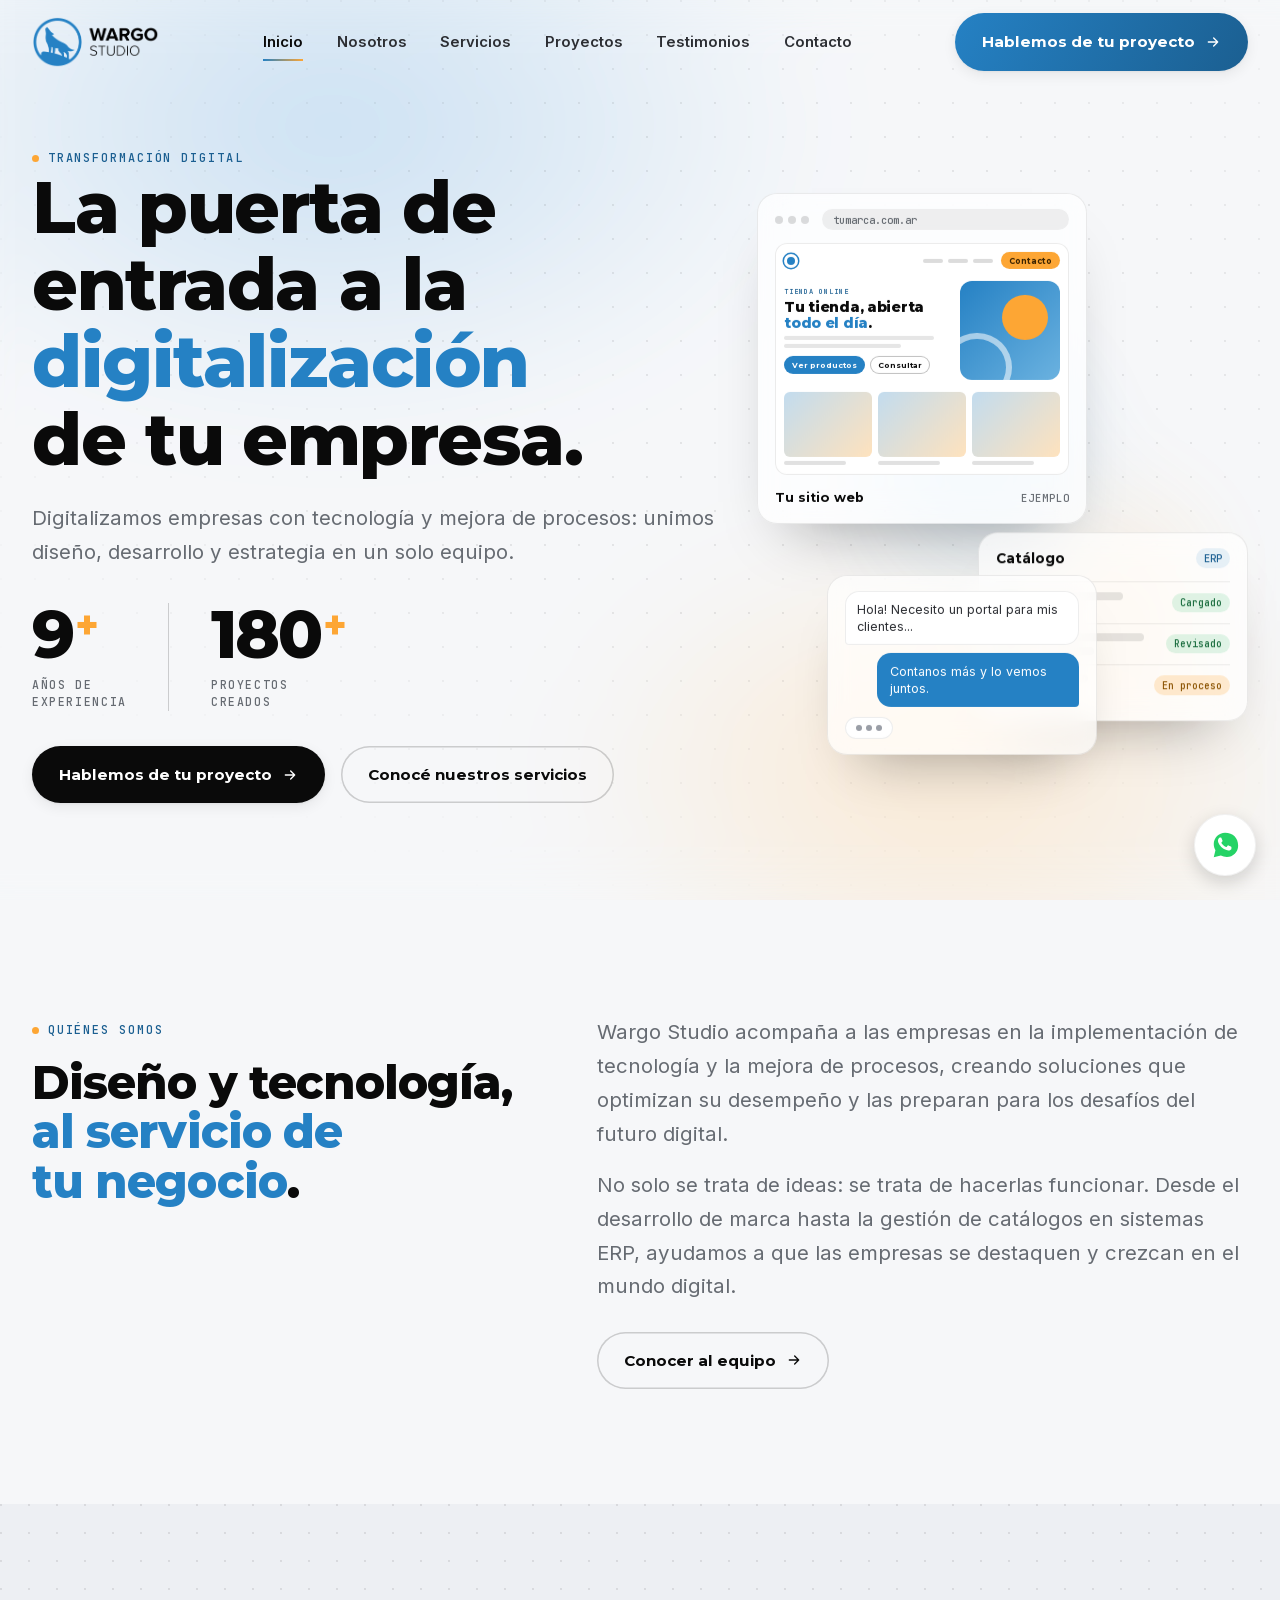
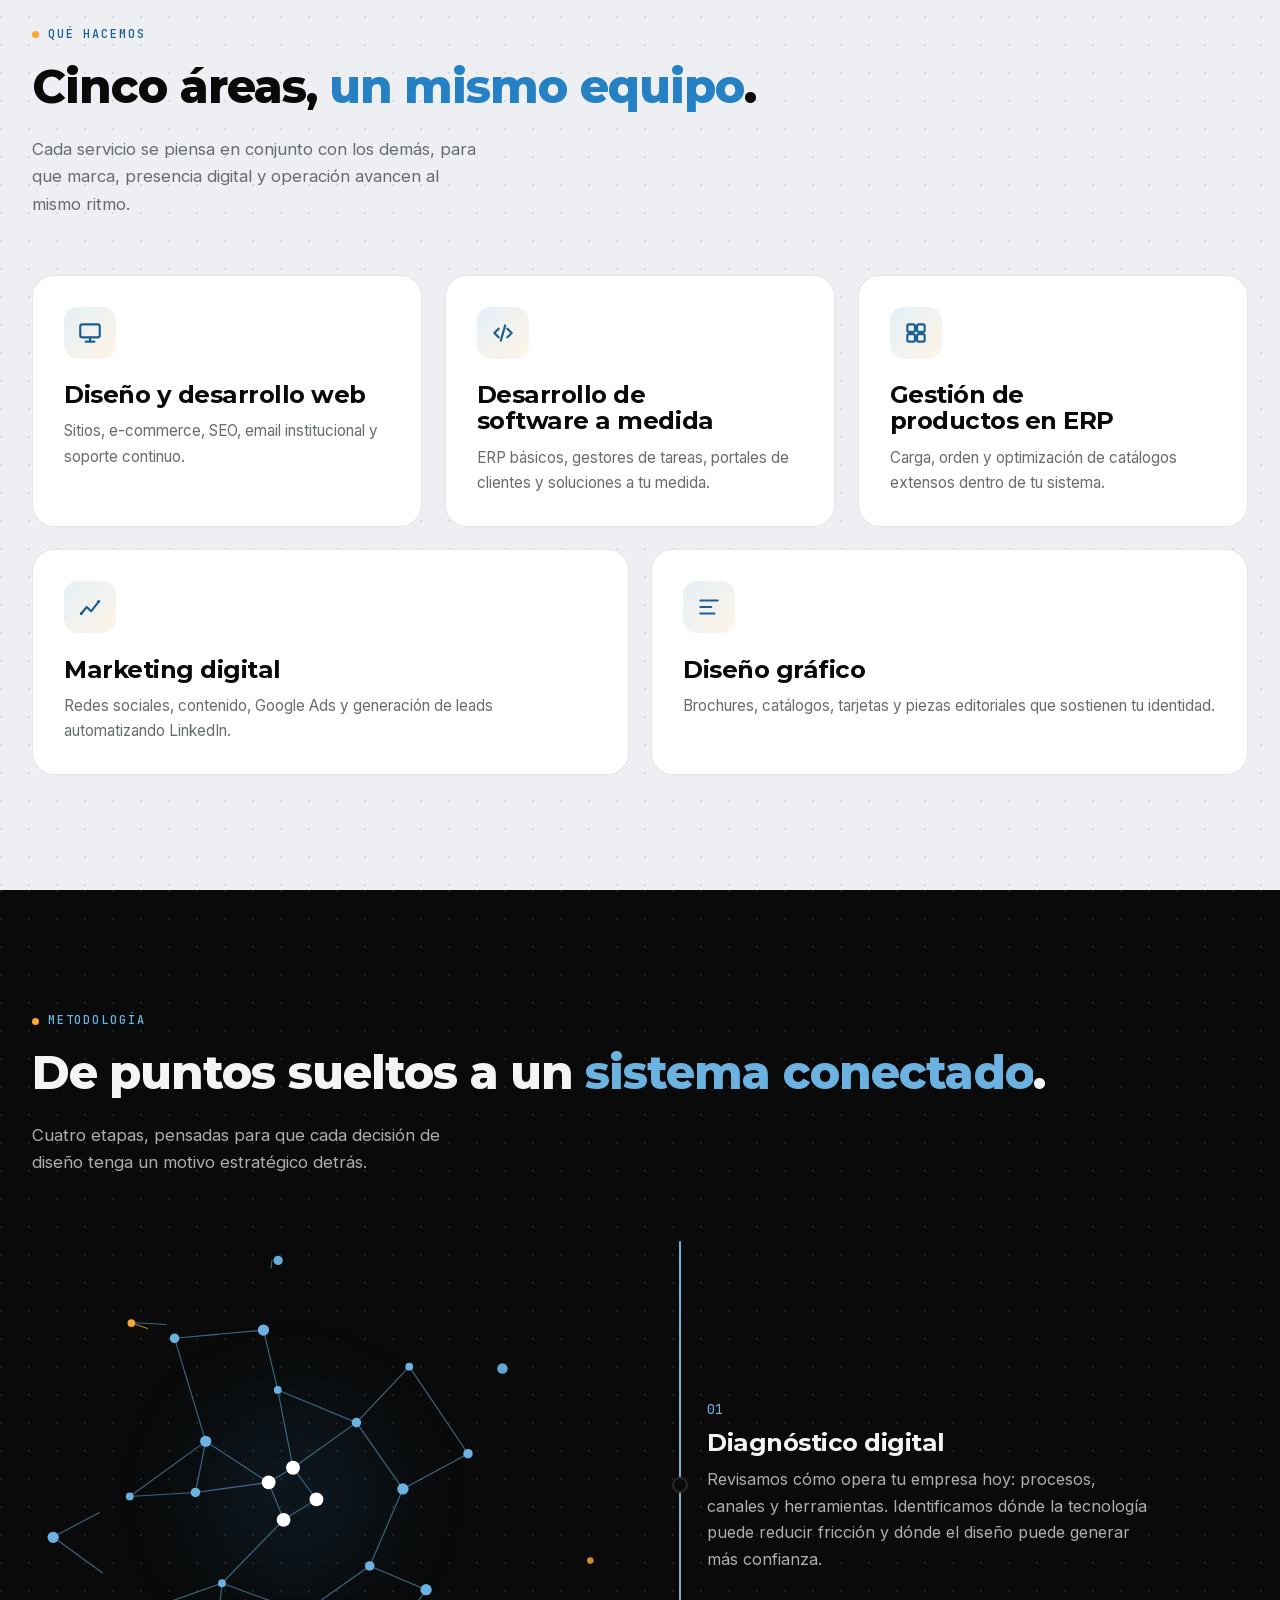
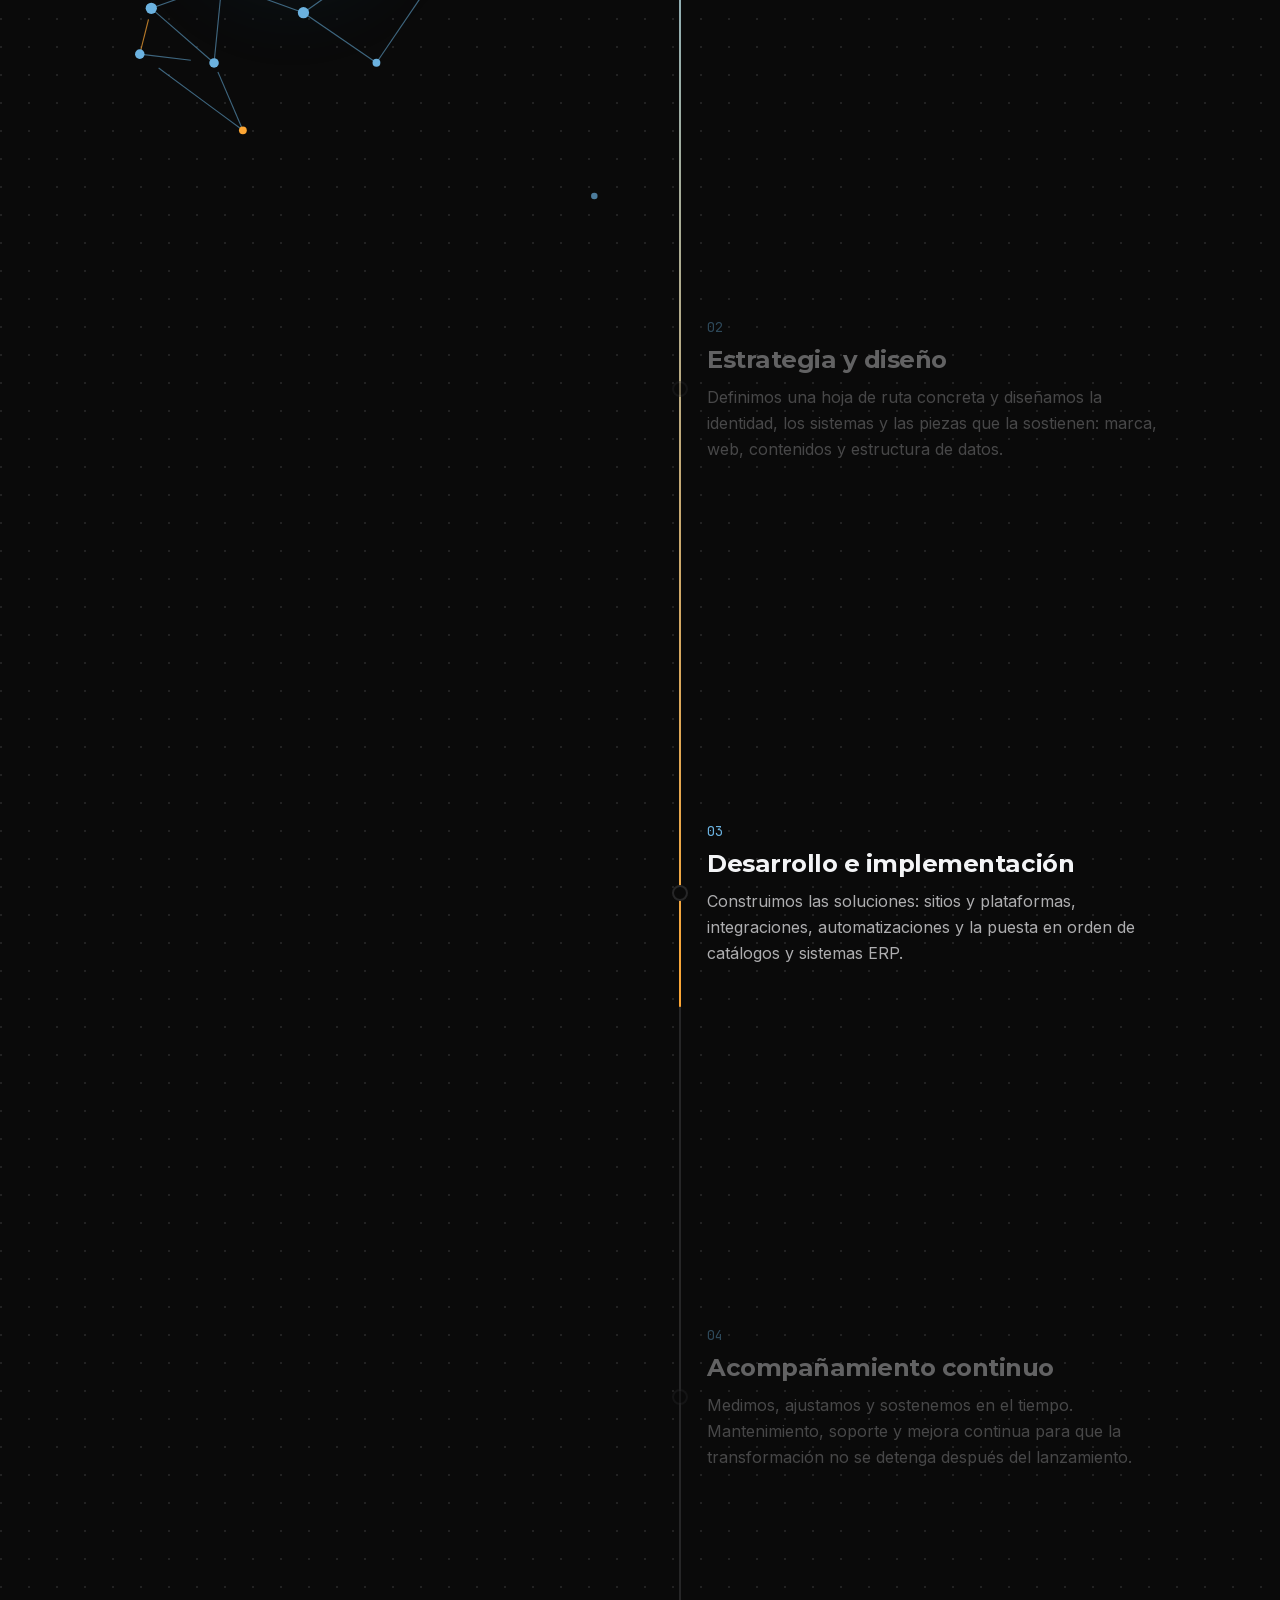
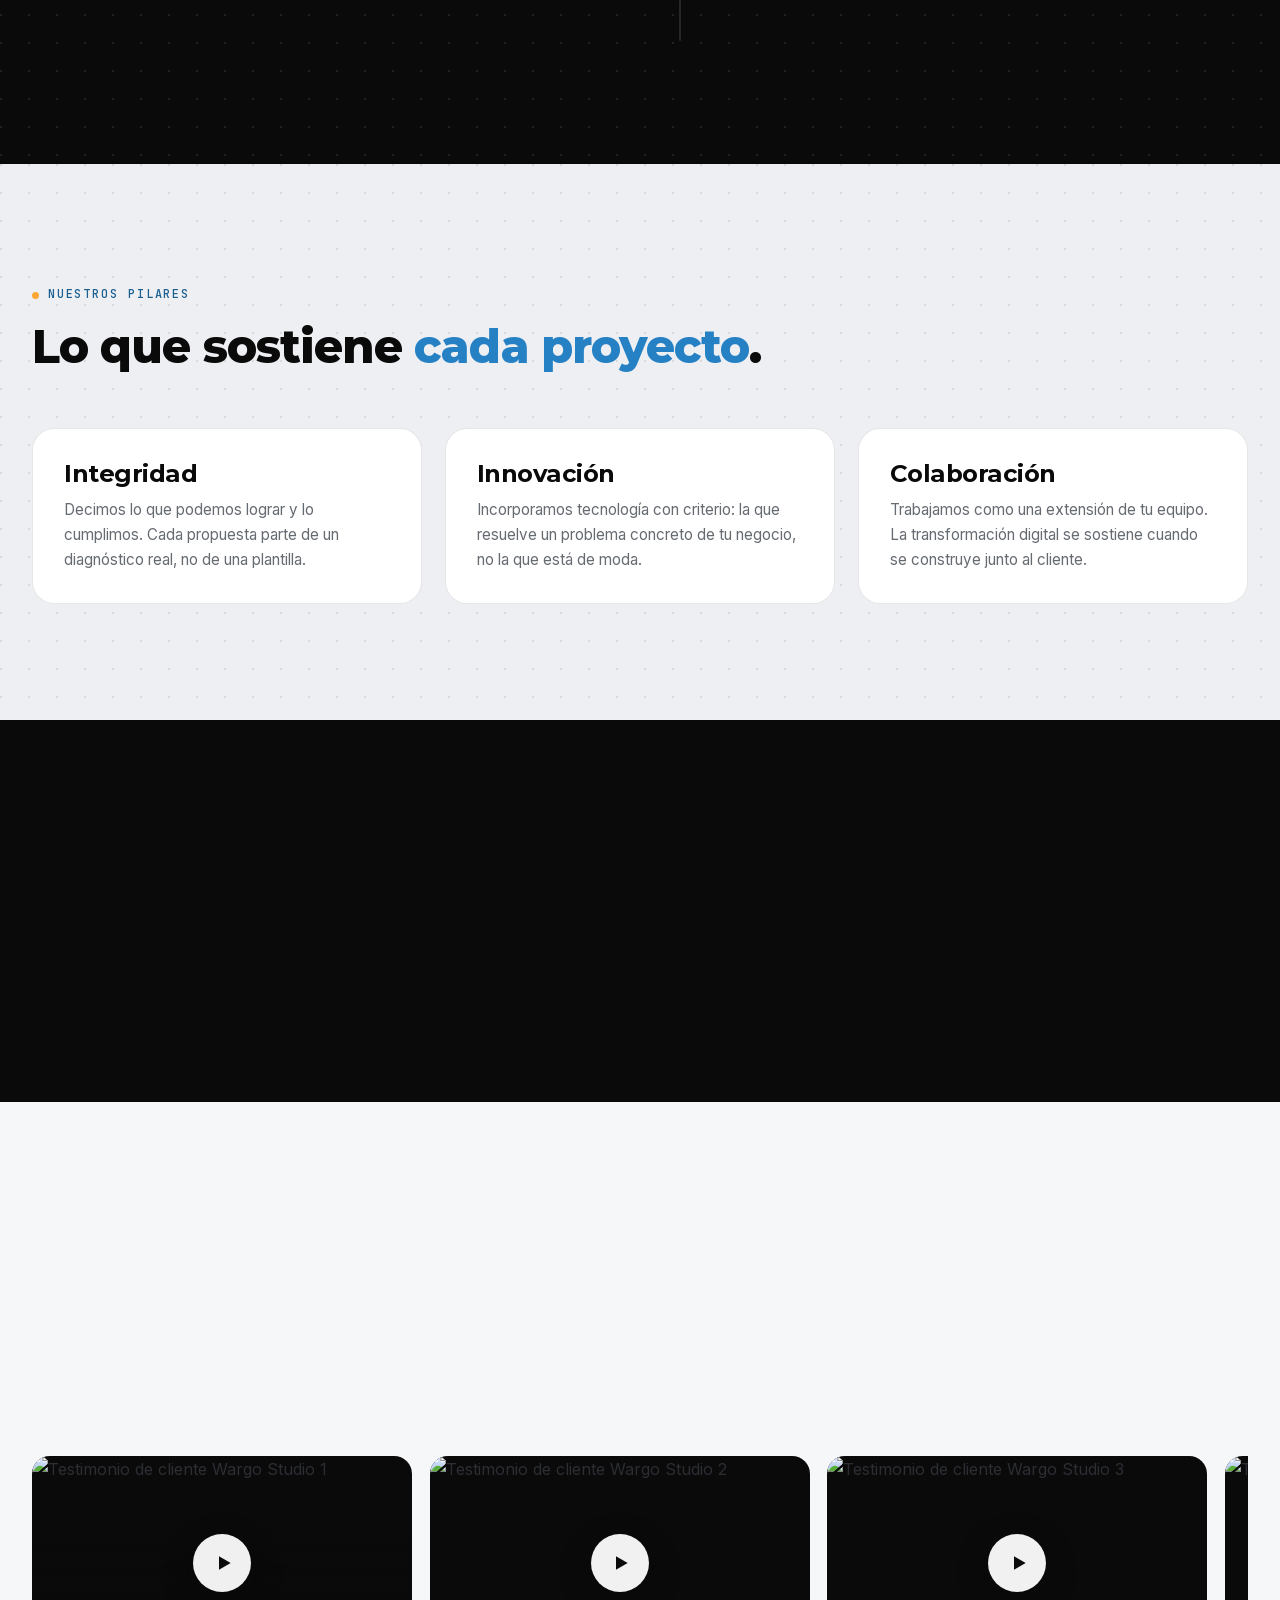
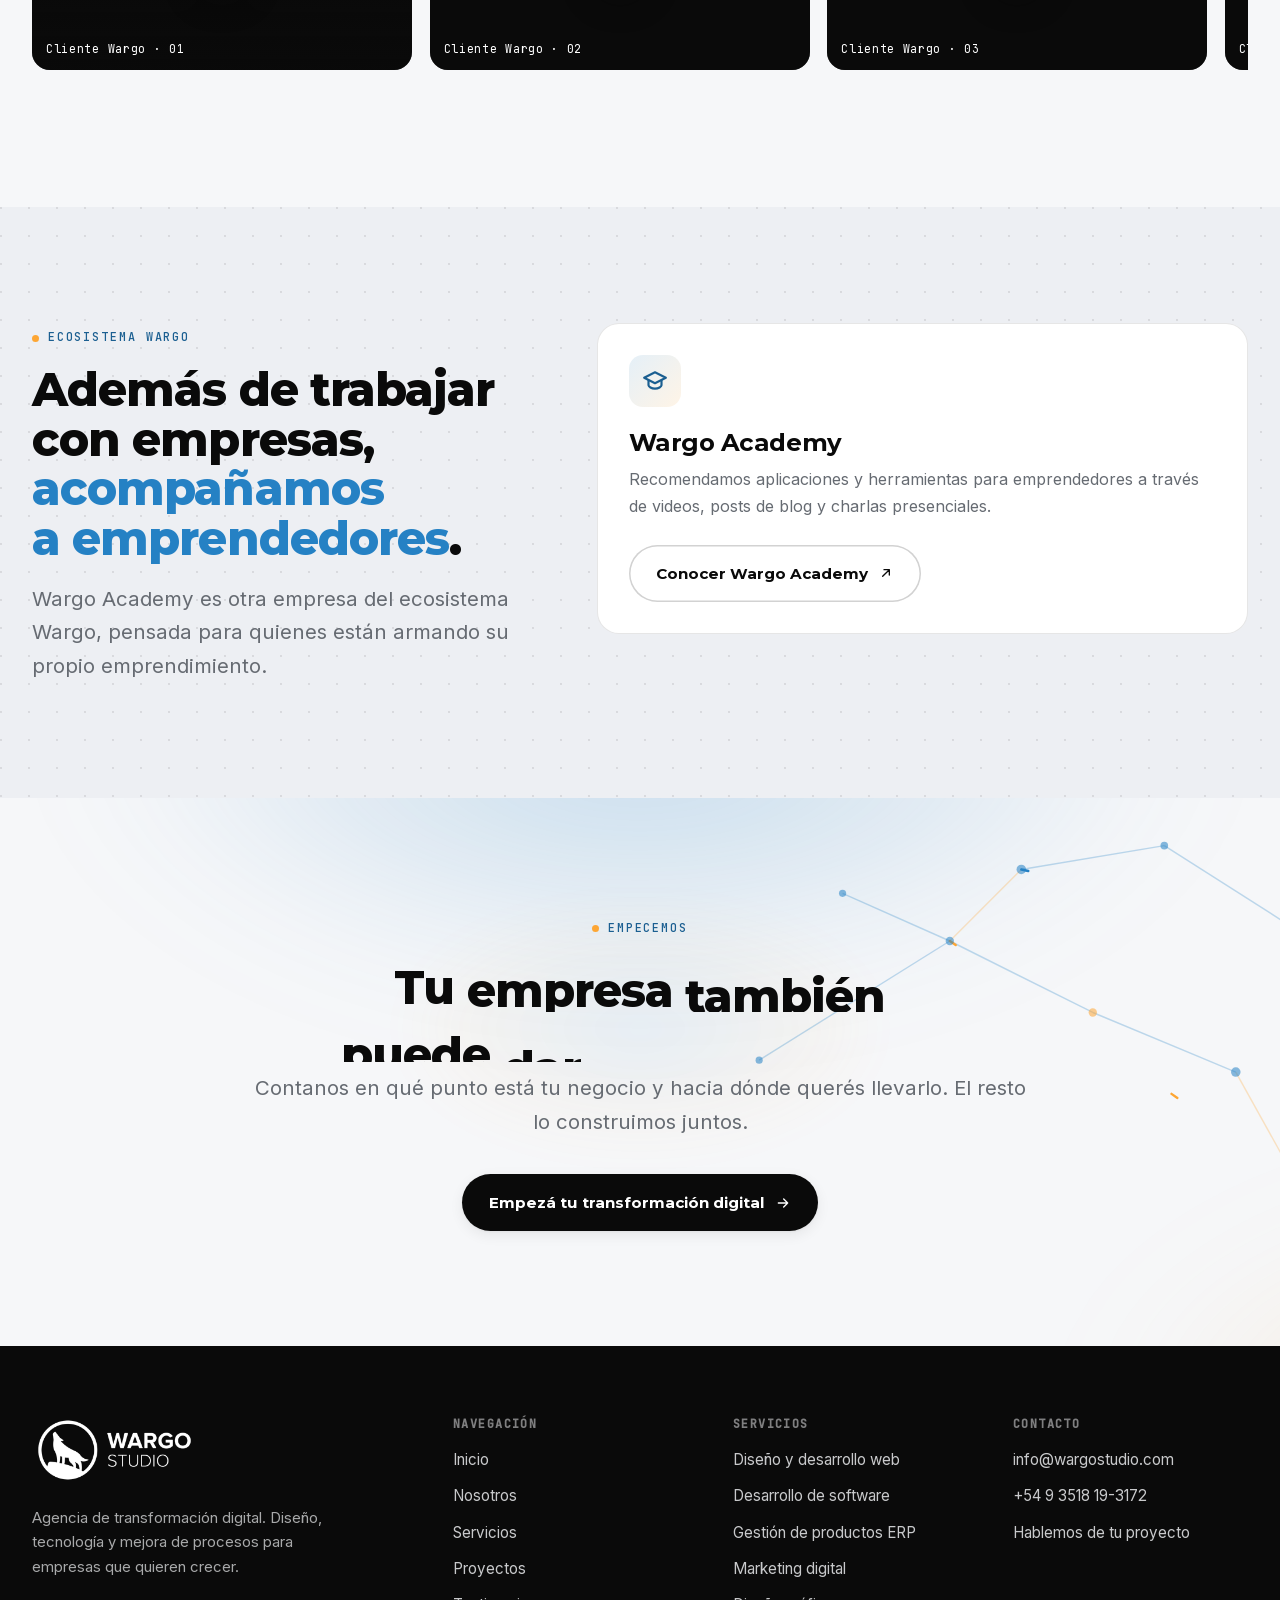
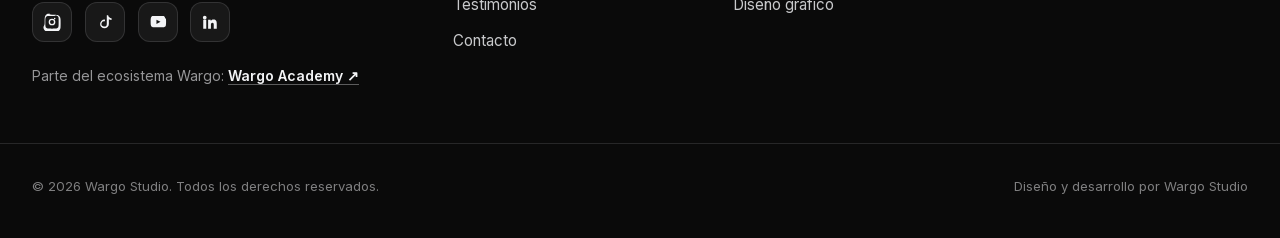
==== commit 436ec844: "Proyectos: más sitios, nuevas categorías y capturas actualizadas - Suma landing pages (Bloquer, Avíc" ====
--- a/index.html
+++ b/index.html
@@ -31,7 +31,7 @@
 <link rel="preload" href="assets/fonts/montserrat-600-latin.woff2" as="font" type="font/woff2" crossorigin>
 <link rel="preload" href="assets/fonts/inter-400-latin.woff2" as="font" type="font/woff2" crossorigin>
 <script>document.documentElement.classList.add('js')</script>
-<link rel="stylesheet" href="styles.css?v=20261117n">
+<link rel="stylesheet" href="styles.css?v=20261117u">
 <noscript><style>.reveal{opacity:1!important;transform:none!important;}</style></noscript>
 
 <script type="application/ld+json">
@@ -482,7 +482,7 @@
 <a class="wa-bar" href="https://wa.me/5493518193172?text=Hola%21%20Te%20escribo%20desde%20la%20p%C3%A1gina%20web%20de%20Wargo.%20Necesito..." target="_blank" rel="noopener"><svg viewBox="0 0 32 32" aria-hidden="true"><path d="M16.02 3C9.4 3 4 8.4 4 15.02c0 2.4.66 4.64 1.8 6.56L4 29l7.6-1.72c1.84.98 3.94 1.54 6.4 1.54 6.62 0 12.02-5.4 12.02-12.02C30.02 8.4 24.64 3 16.02 3zm7.06 17.06c-.3.84-1.5 1.56-2.44 1.76-.66.14-1.5.24-4.4-.94-3.7-1.52-6.08-5.28-6.26-5.52-.18-.24-1.5-2-1.5-3.82 0-1.82.94-2.7 1.28-3.08.34-.36.74-.44.98-.44.24 0 .48 0 .68.02.22.02.5-.08.78.6.3.72 1.02 2.48 1.1 2.66.08.18.14.4.02.64-.12.24-.18.4-.36.6-.18.22-.38.48-.54.64-.18.18-.36.38-.16.74.2.36.9 1.5 1.94 2.42 1.34 1.2 2.46 1.58 2.82 1.76.36.18.58.16.78-.06.22-.22.9-1.02 1.14-1.38.24-.36.48-.3.8-.18.32.12 2.06.98 2.42 1.16.36.18.6.26.68.4.1.16.1.9-.2 1.74z"/></svg><span>Escribinos por WhatsApp</span></a>
 
 <script defer src="lib/gsap.min.js"></script>
-<script defer src="lib/ScrollTrigger.min.js"></script><script defer src="main.js?v=20261117n"></script>
+<script defer src="lib/ScrollTrigger.min.js"></script><script defer src="main.js?v=20261117u"></script>
 <script>document.getElementById("year").textContent = new Date().getFullYear();</script>
 </body>
 </html>
--- a/styles.css
+++ b/styles.css
@@ -815,3 +815,8 @@
 .proj-card.is-static { cursor: default; }
 .proj-card.is-static:hover { transform: none; box-shadow: inset 0 0 0 1px var(--line); }
 .proj-card.is-static .proj-frame img { transform: none !important; }
+.proj-tag.is-ecom { color: #7A2E9E; background: rgba(147,51,234,.12); }
+.proj-tag.is-data { color: #A3340F; background: rgba(255,106,43,.14); }
+.proj-tag.is-cat { color: #8A1230; background: rgba(190,30,60,.12); }
+.proj-tag.is-bro { color: #0E5A7A; background: rgba(14,116,160,.12); }
+.proj-tag.is-erp { color: #5B3A7A; background: rgba(113,75,103,.14); }
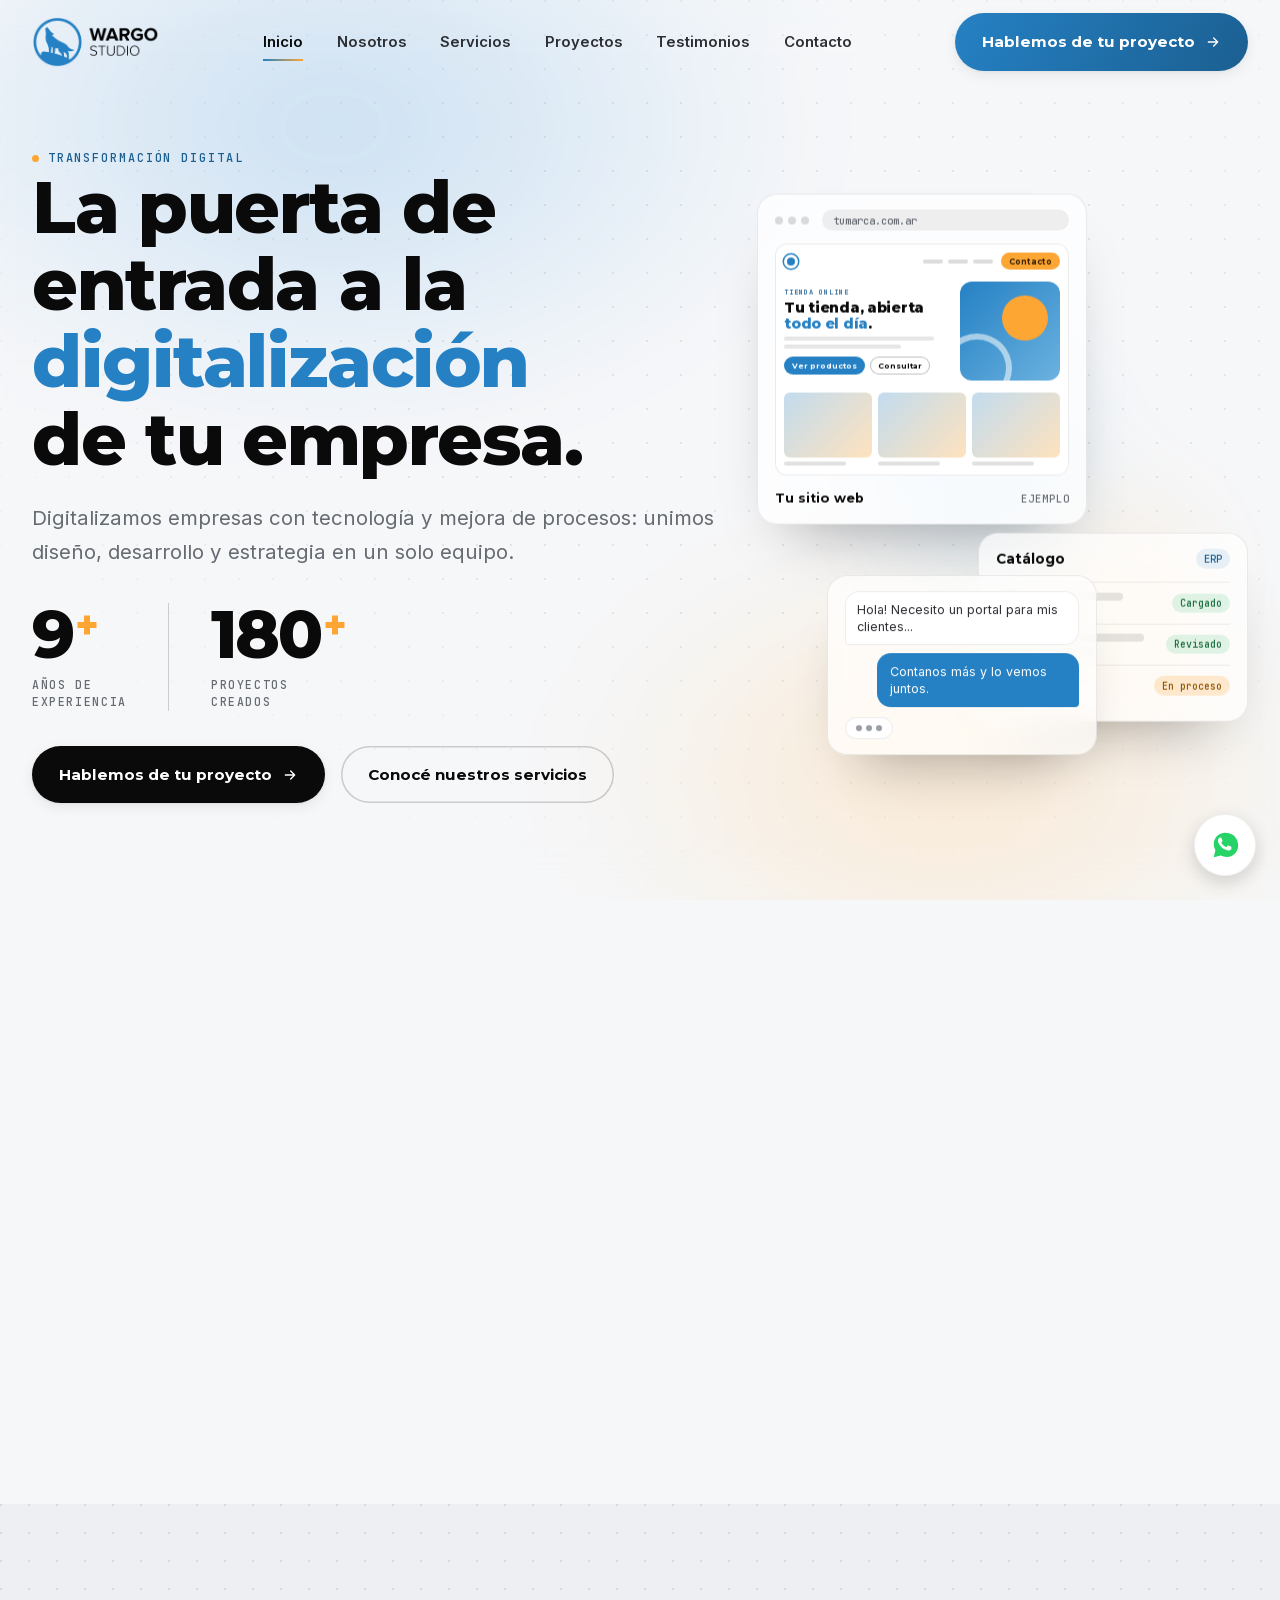
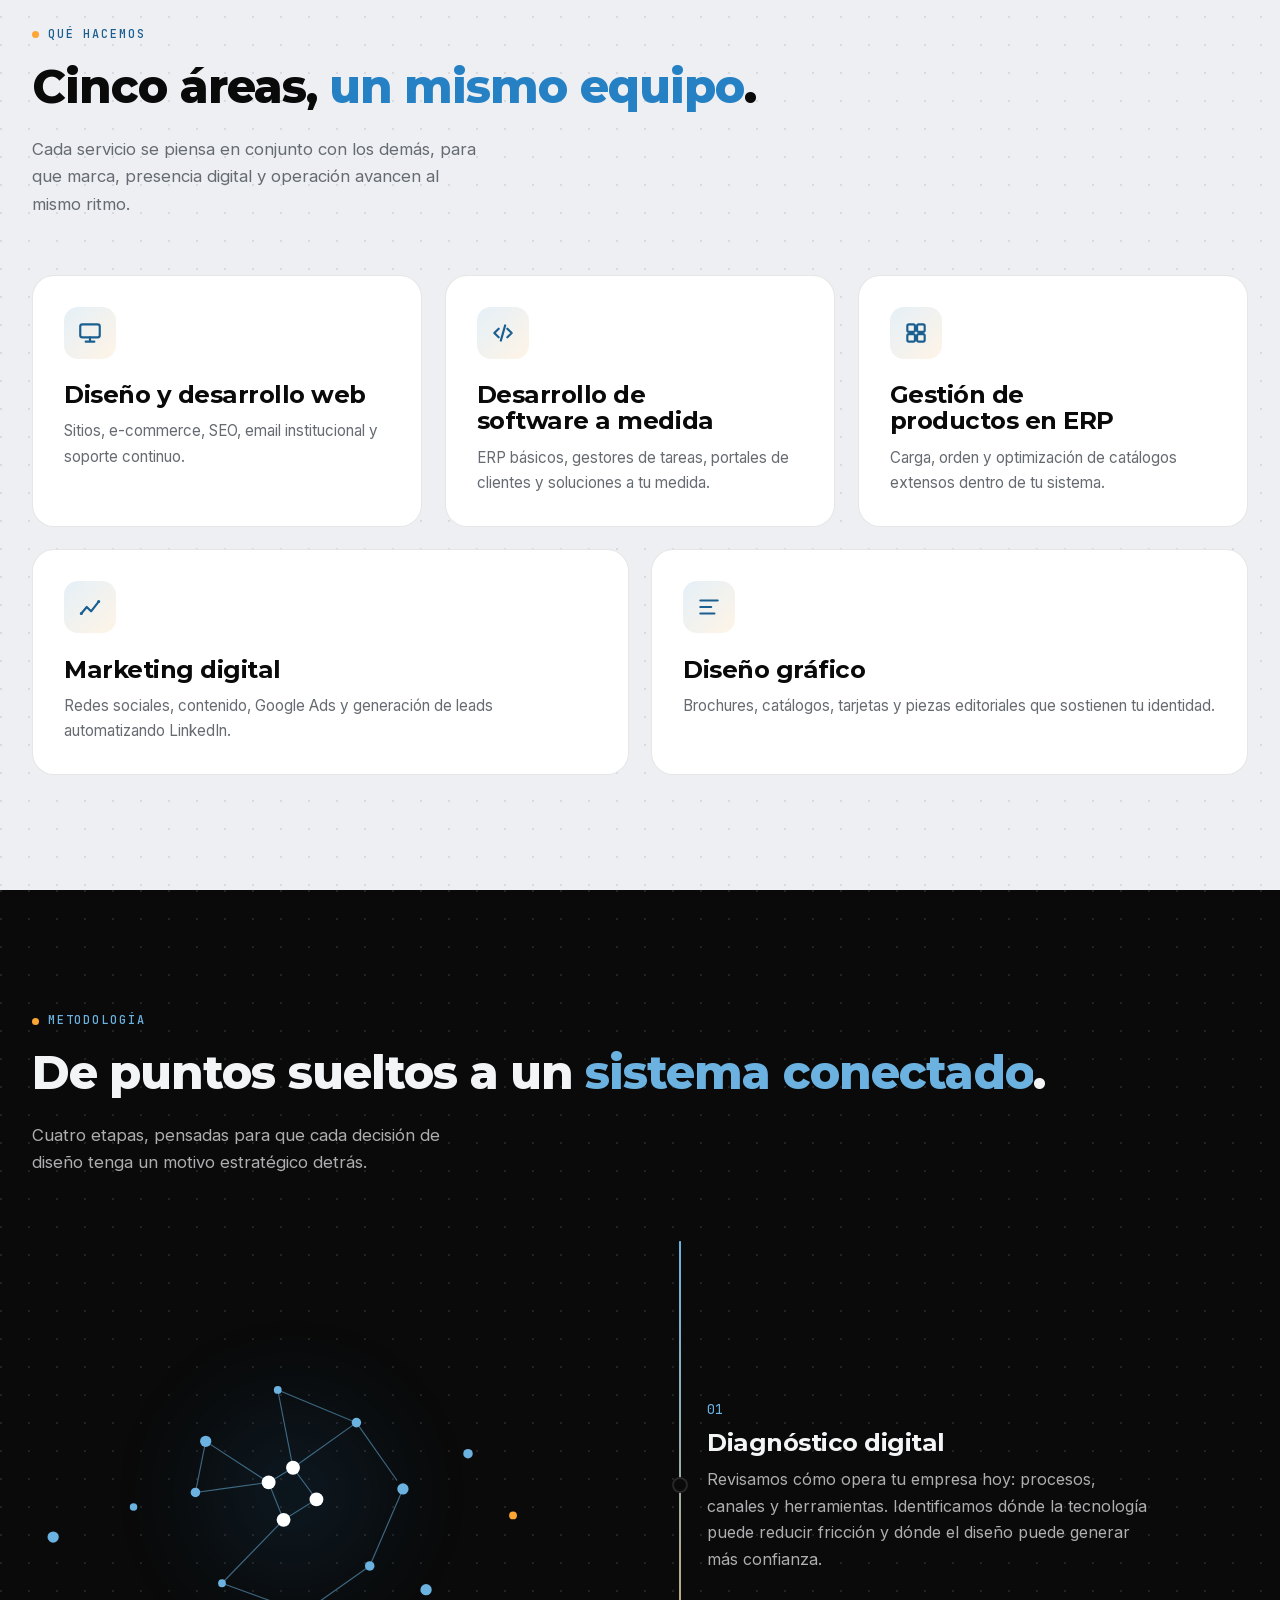
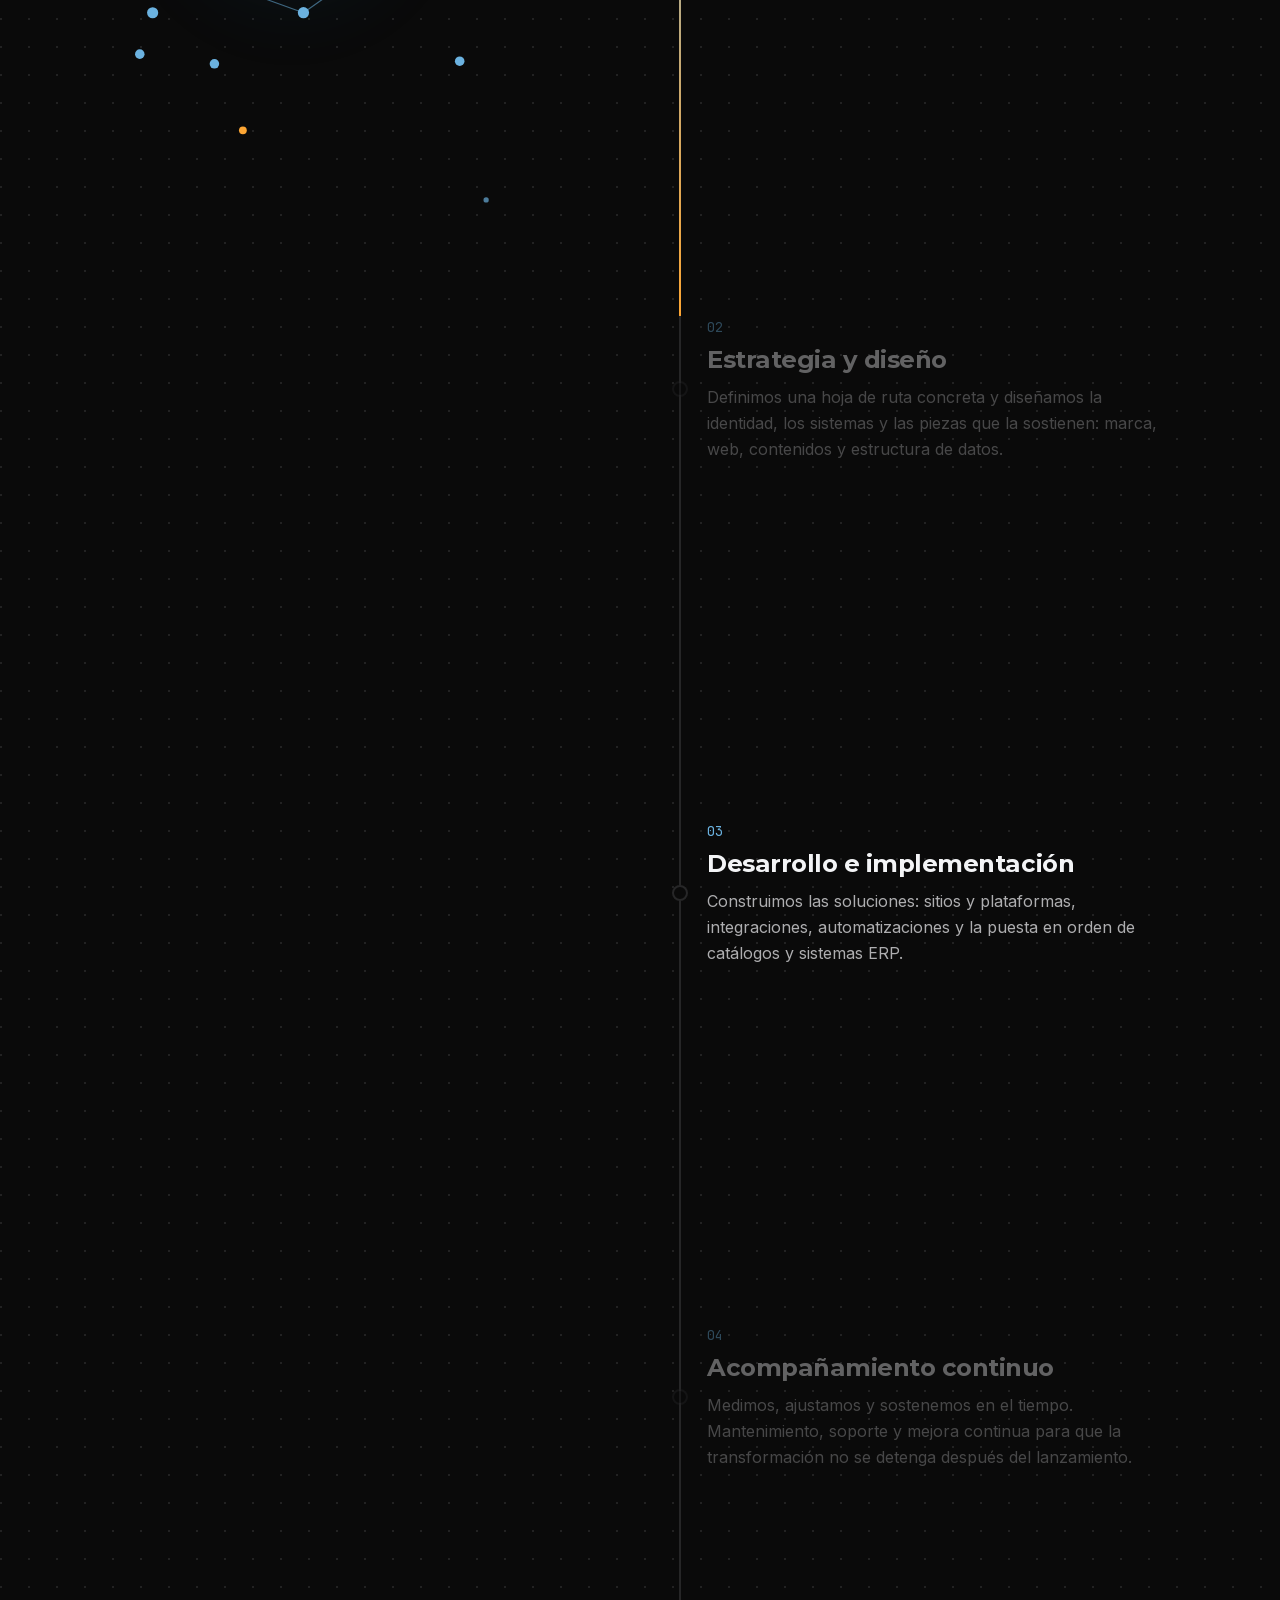
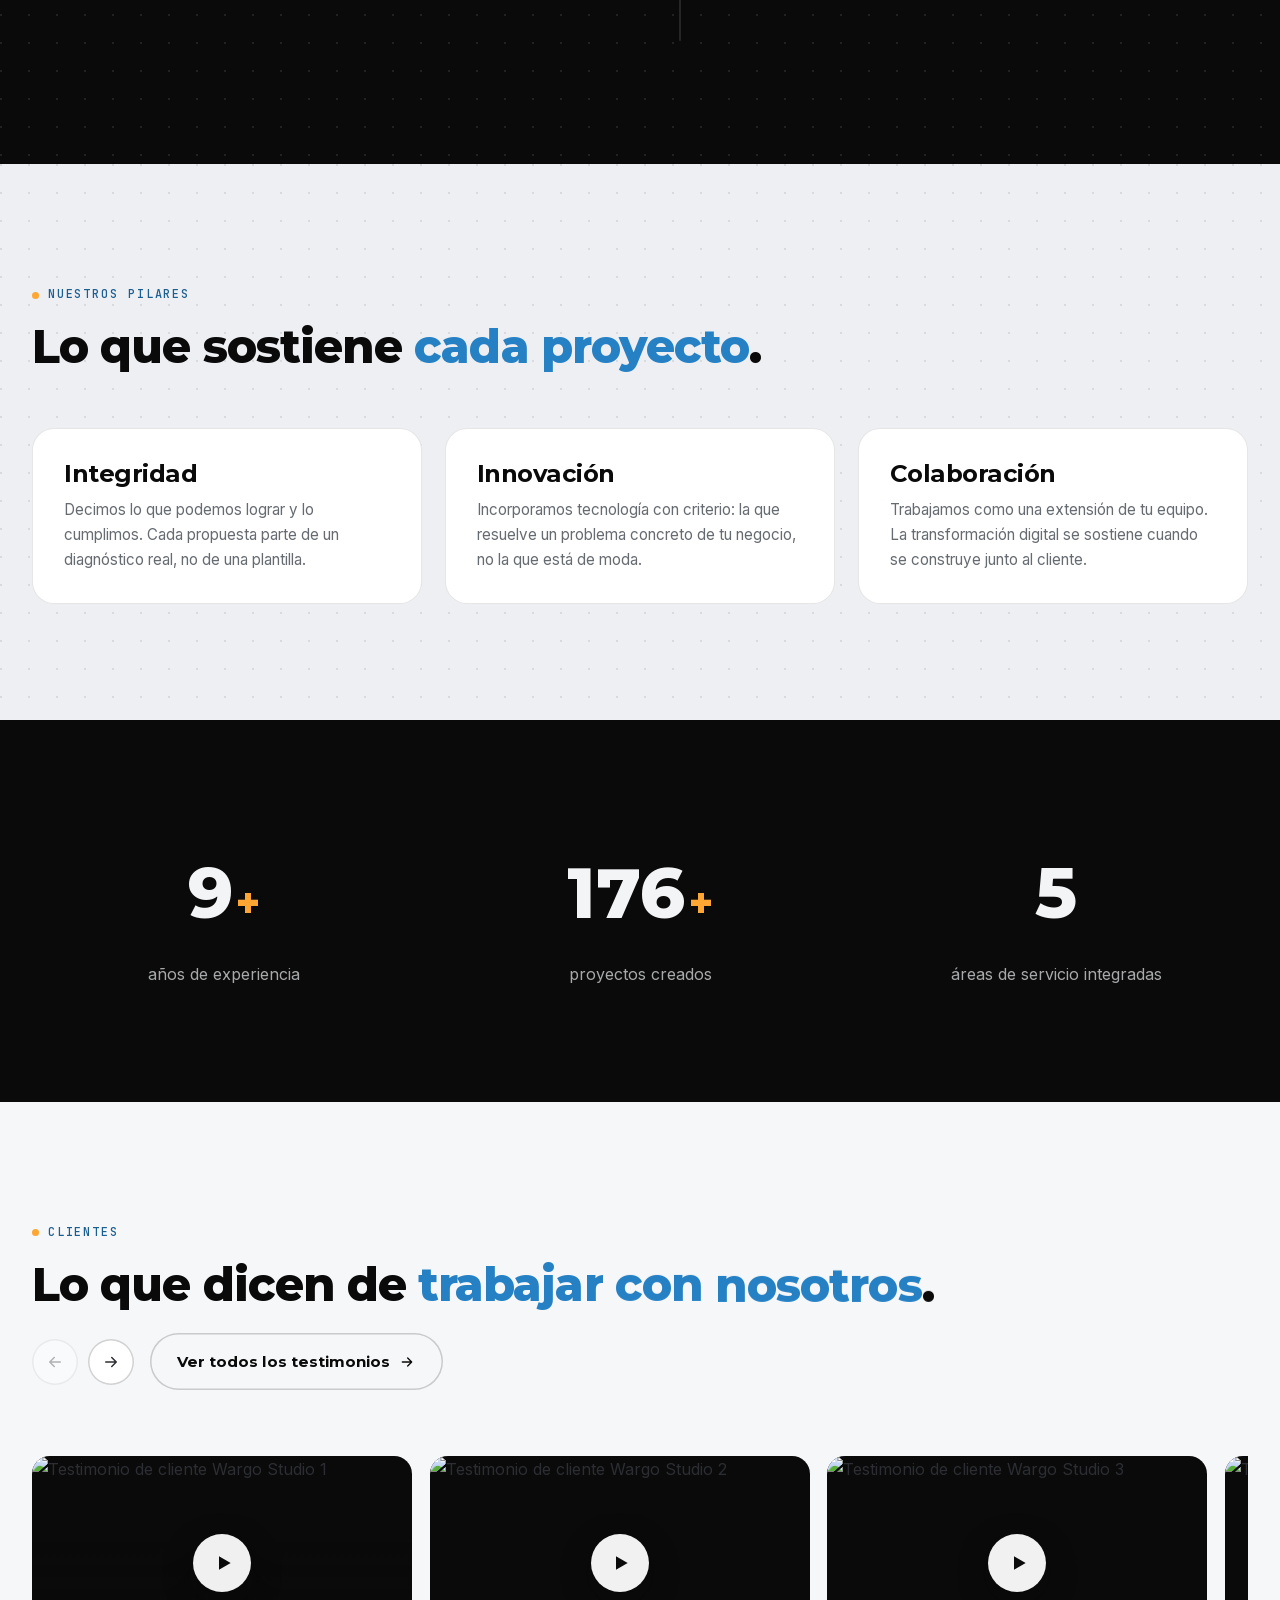
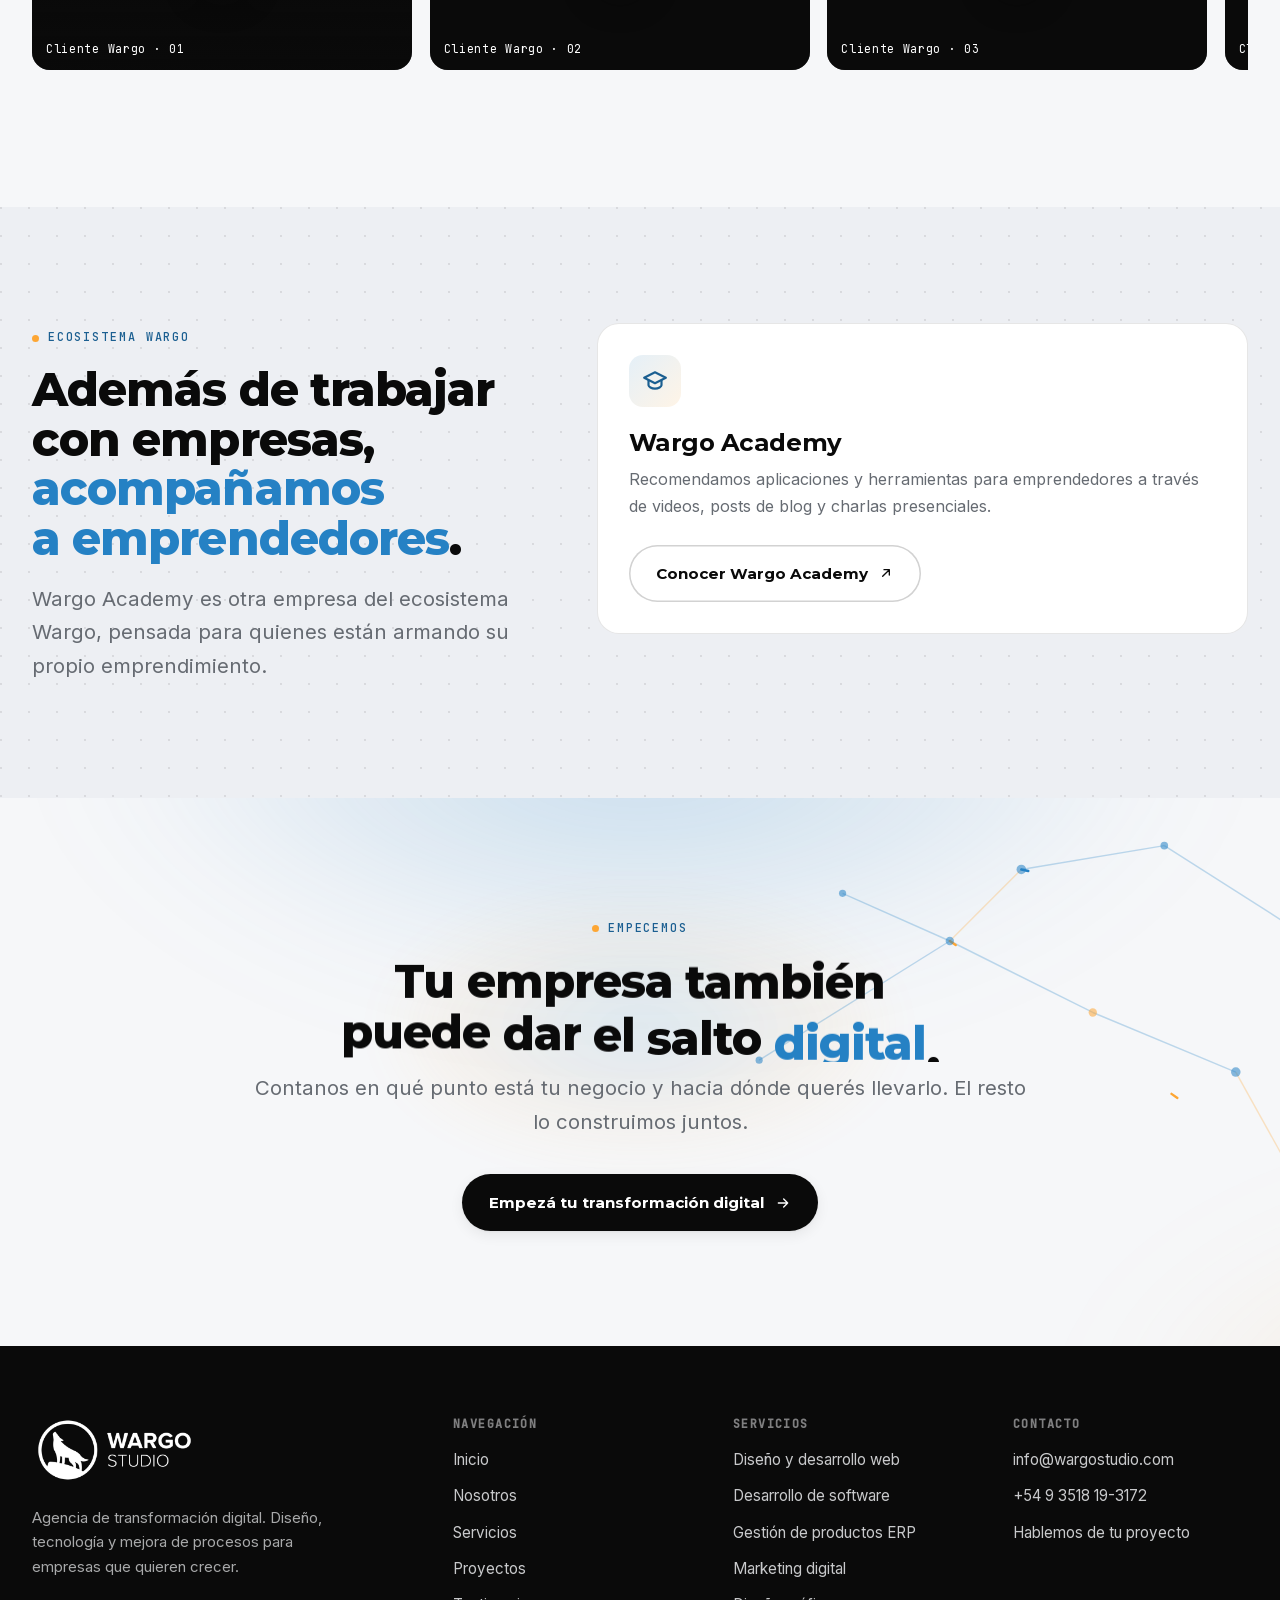
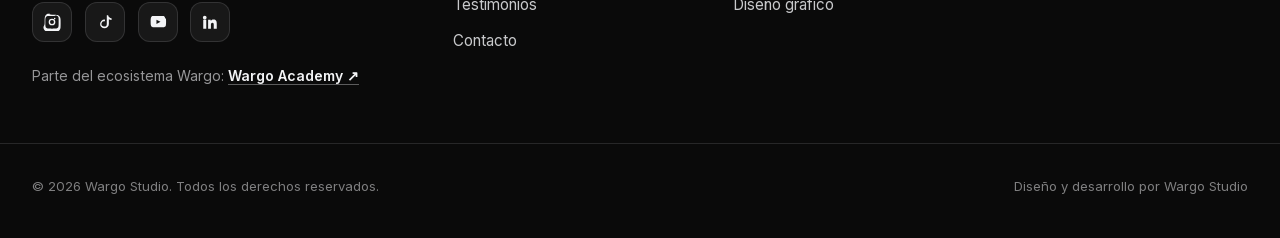
==== commit f6143cca: "Proyectos: suma CerroPlast a E-commerce y unifica Análisis de datos dentro de Software Co-Authored-B" ====
--- a/index.html
+++ b/index.html
@@ -31,7 +31,7 @@
 <link rel="preload" href="assets/fonts/montserrat-600-latin.woff2" as="font" type="font/woff2" crossorigin>
 <link rel="preload" href="assets/fonts/inter-400-latin.woff2" as="font" type="font/woff2" crossorigin>
 <script>document.documentElement.classList.add('js')</script>
-<link rel="stylesheet" href="styles.css?v=20261117u">
+<link rel="stylesheet" href="styles.css?v=20261117w">
 <noscript><style>.reveal{opacity:1!important;transform:none!important;}</style></noscript>
 
 <script type="application/ld+json">
@@ -482,7 +482,7 @@
 <a class="wa-bar" href="https://wa.me/5493518193172?text=Hola%21%20Te%20escribo%20desde%20la%20p%C3%A1gina%20web%20de%20Wargo.%20Necesito..." target="_blank" rel="noopener"><svg viewBox="0 0 32 32" aria-hidden="true"><path d="M16.02 3C9.4 3 4 8.4 4 15.02c0 2.4.66 4.64 1.8 6.56L4 29l7.6-1.72c1.84.98 3.94 1.54 6.4 1.54 6.62 0 12.02-5.4 12.02-12.02C30.02 8.4 24.64 3 16.02 3zm7.06 17.06c-.3.84-1.5 1.56-2.44 1.76-.66.14-1.5.24-4.4-.94-3.7-1.52-6.08-5.28-6.26-5.52-.18-.24-1.5-2-1.5-3.82 0-1.82.94-2.7 1.28-3.08.34-.36.74-.44.98-.44.24 0 .48 0 .68.02.22.02.5-.08.78.6.3.72 1.02 2.48 1.1 2.66.08.18.14.4.02.64-.12.24-.18.4-.36.6-.18.22-.38.48-.54.64-.18.18-.36.38-.16.74.2.36.9 1.5 1.94 2.42 1.34 1.2 2.46 1.58 2.82 1.76.36.18.58.16.78-.06.22-.22.9-1.02 1.14-1.38.24-.36.48-.3.8-.18.32.12 2.06.98 2.42 1.16.36.18.6.26.68.4.1.16.1.9-.2 1.74z"/></svg><span>Escribinos por WhatsApp</span></a>
 
 <script defer src="lib/gsap.min.js"></script>
-<script defer src="lib/ScrollTrigger.min.js"></script><script defer src="main.js?v=20261117u"></script>
+<script defer src="lib/ScrollTrigger.min.js"></script><script defer src="main.js?v=20261117w"></script>
 <script>document.getElementById("year").textContent = new Date().getFullYear();</script>
 </body>
 </html>
--- a/styles.css
+++ b/styles.css
@@ -816,7 +816,6 @@
 .proj-card.is-static:hover { transform: none; box-shadow: inset 0 0 0 1px var(--line); }
 .proj-card.is-static .proj-frame img { transform: none !important; }
 .proj-tag.is-ecom { color: #7A2E9E; background: rgba(147,51,234,.12); }
-.proj-tag.is-data { color: #A3340F; background: rgba(255,106,43,.14); }
 .proj-tag.is-cat { color: #8A1230; background: rgba(190,30,60,.12); }
 .proj-tag.is-bro { color: #0E5A7A; background: rgba(14,116,160,.12); }
 .proj-tag.is-erp { color: #5B3A7A; background: rgba(113,75,103,.14); }
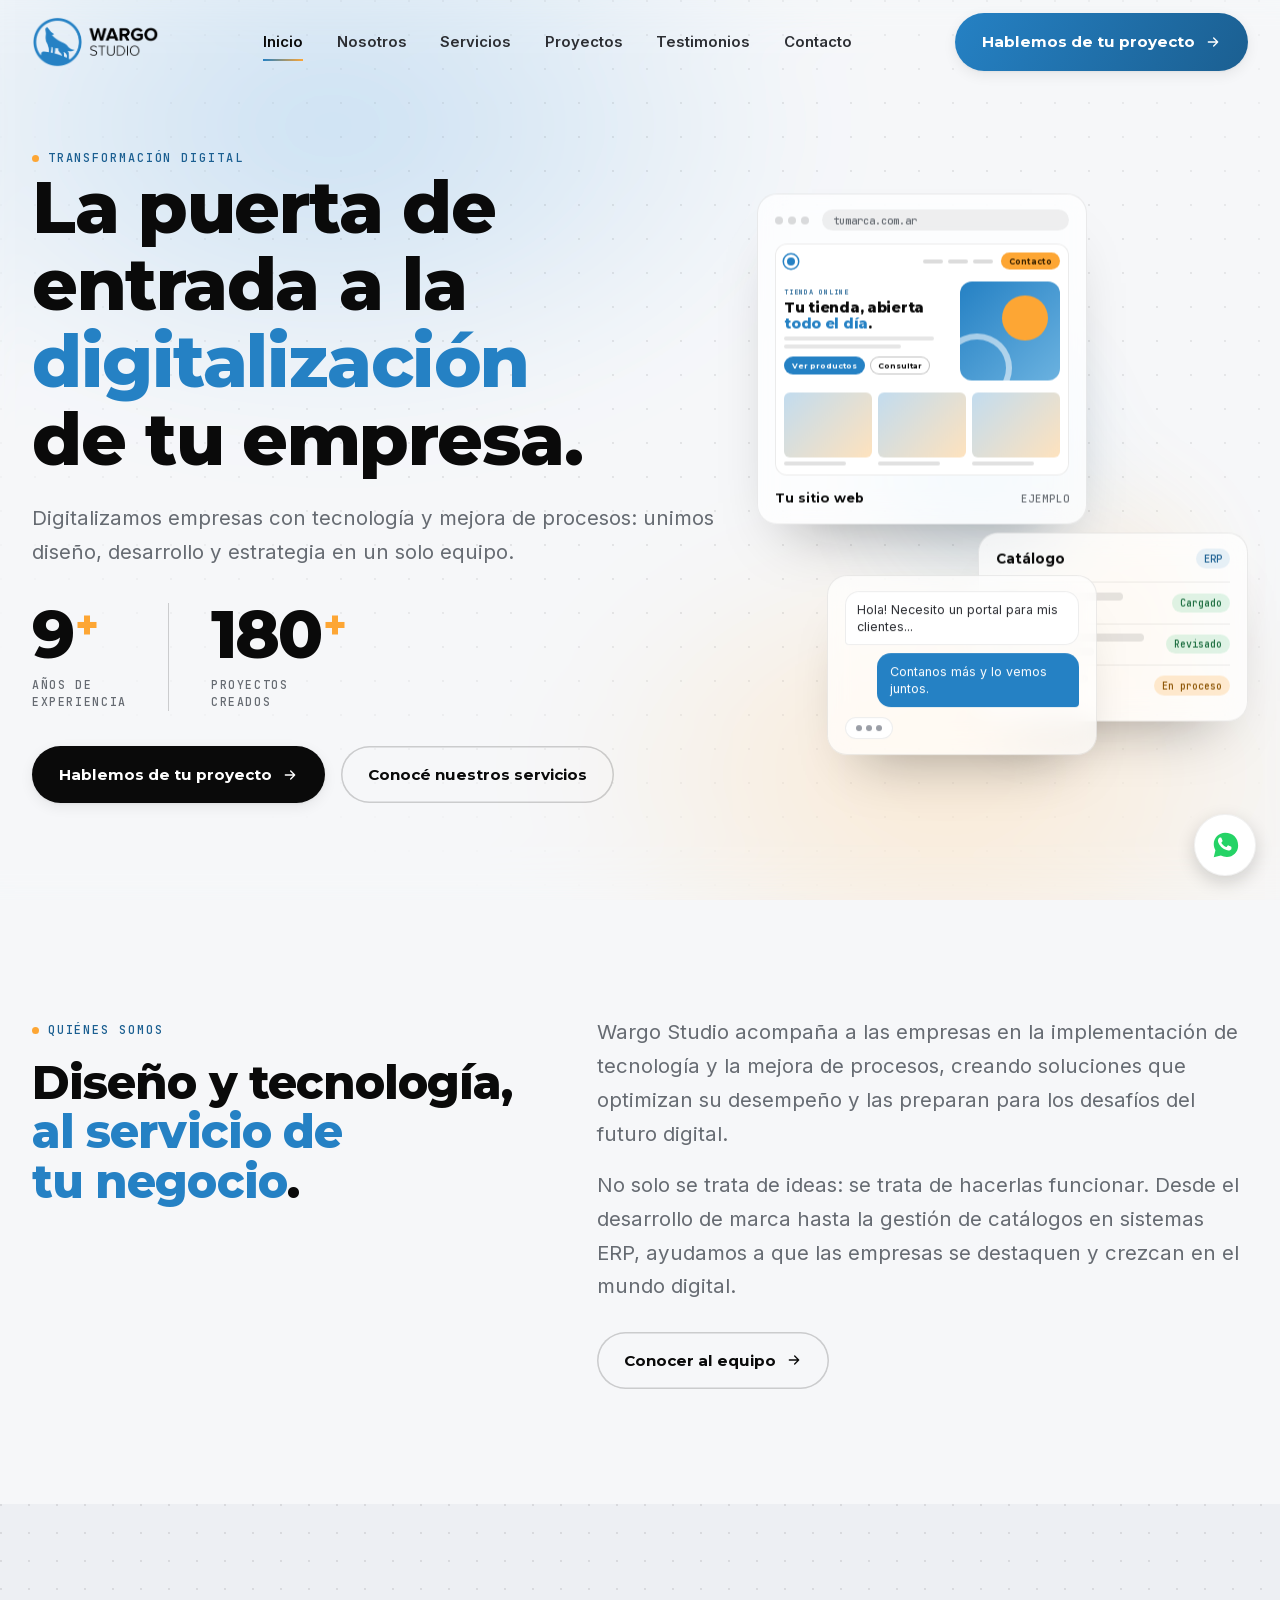
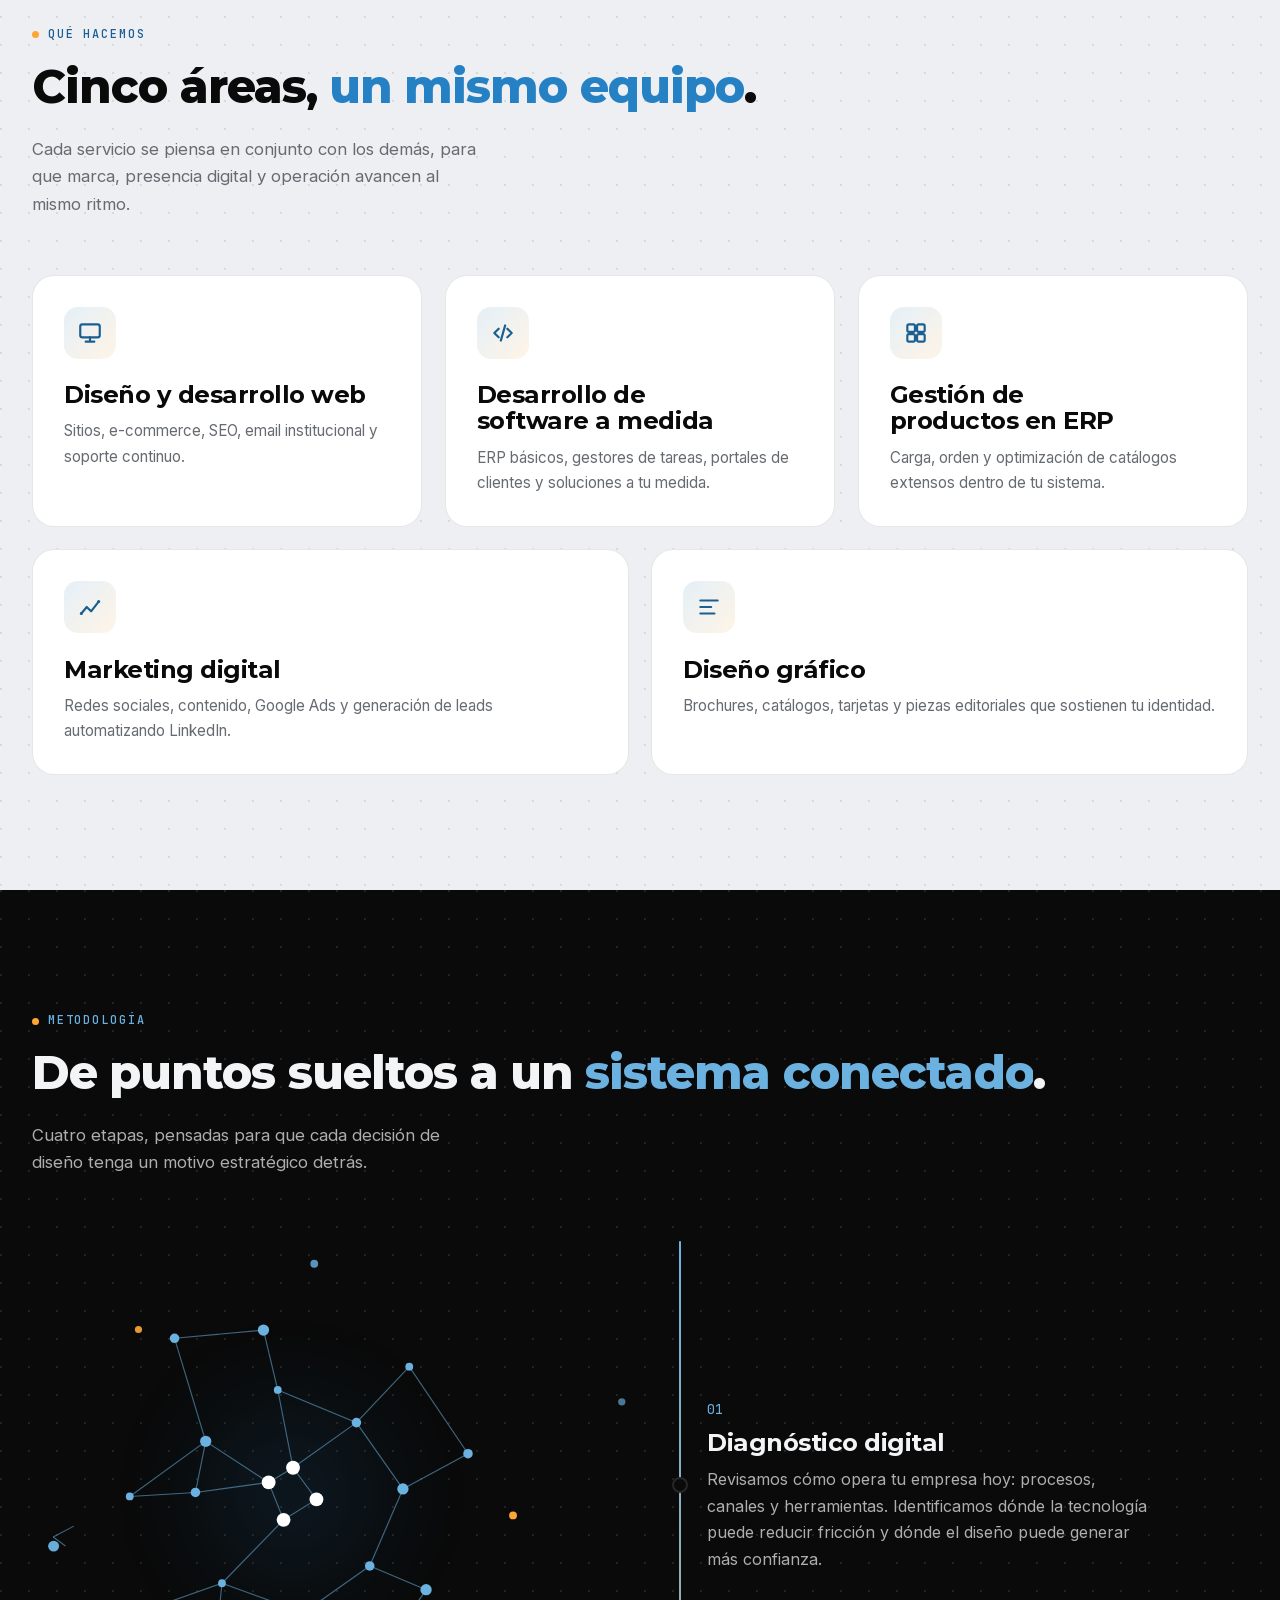
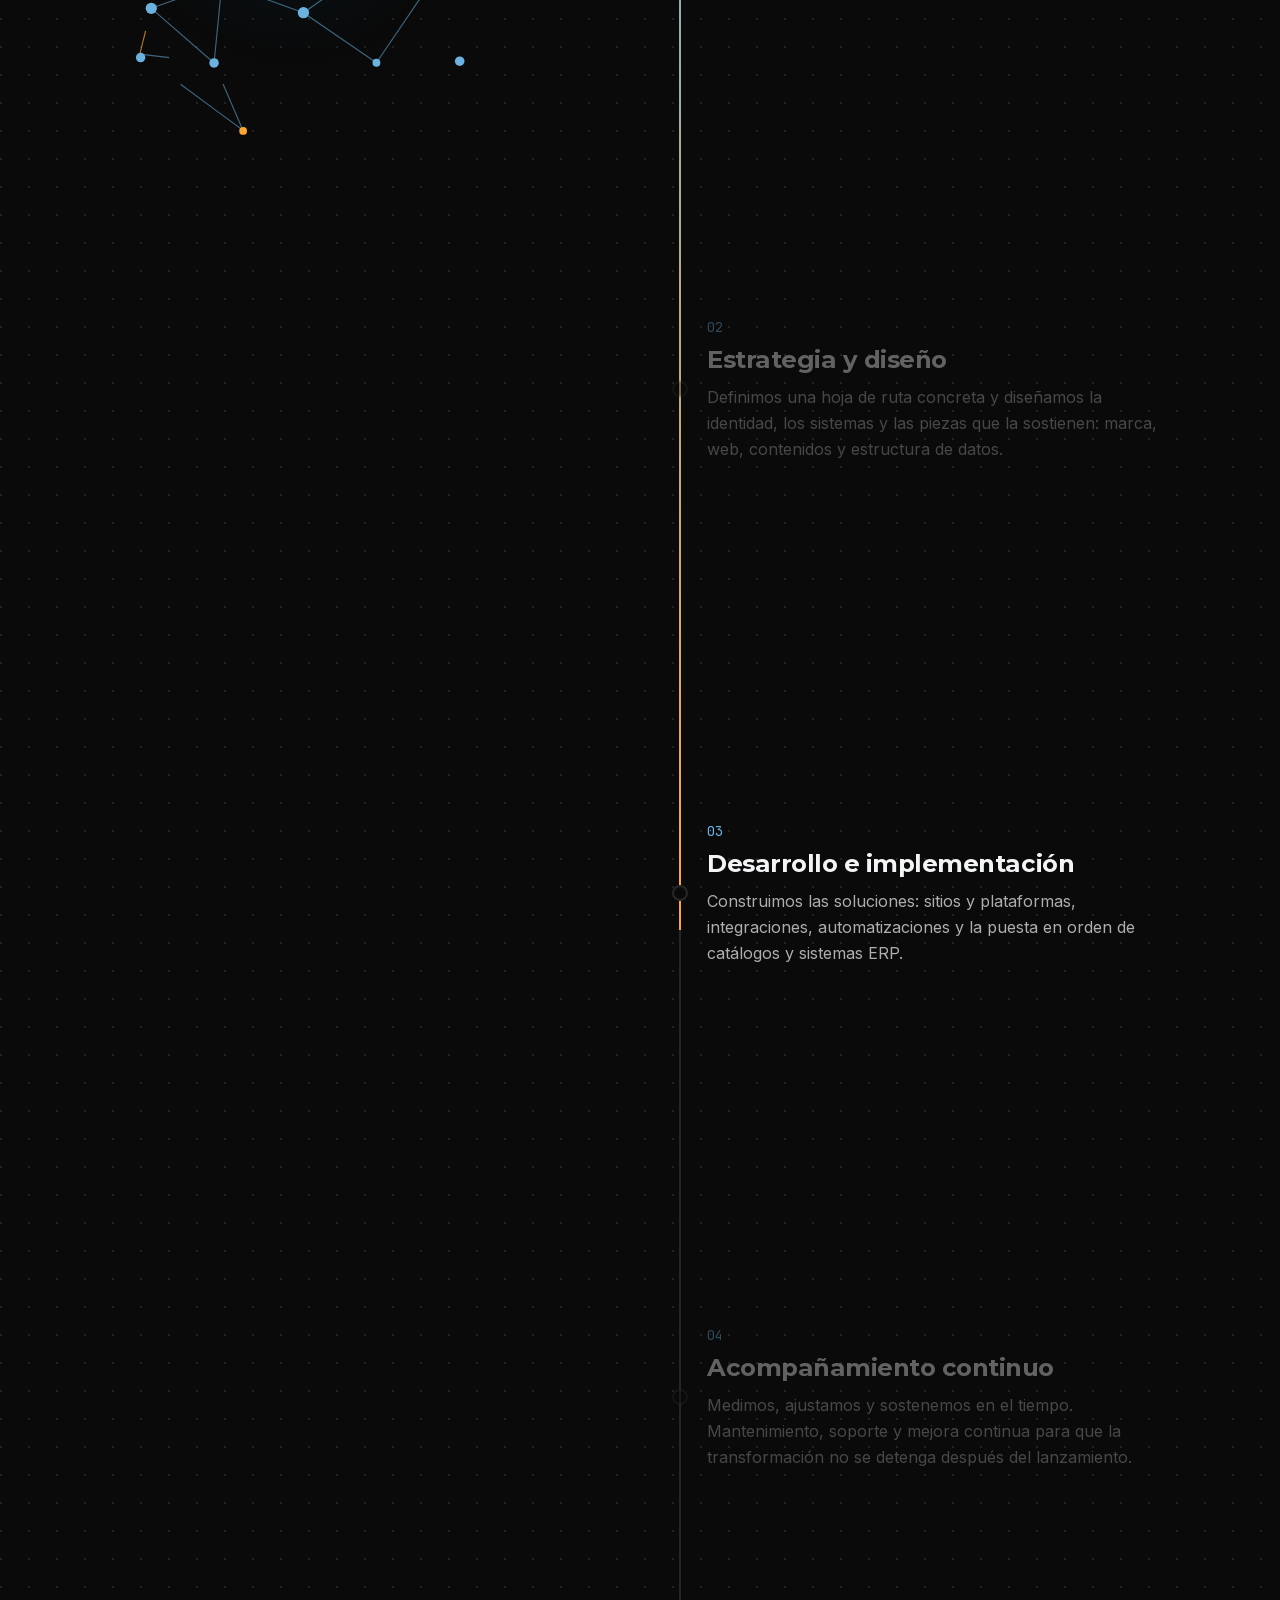
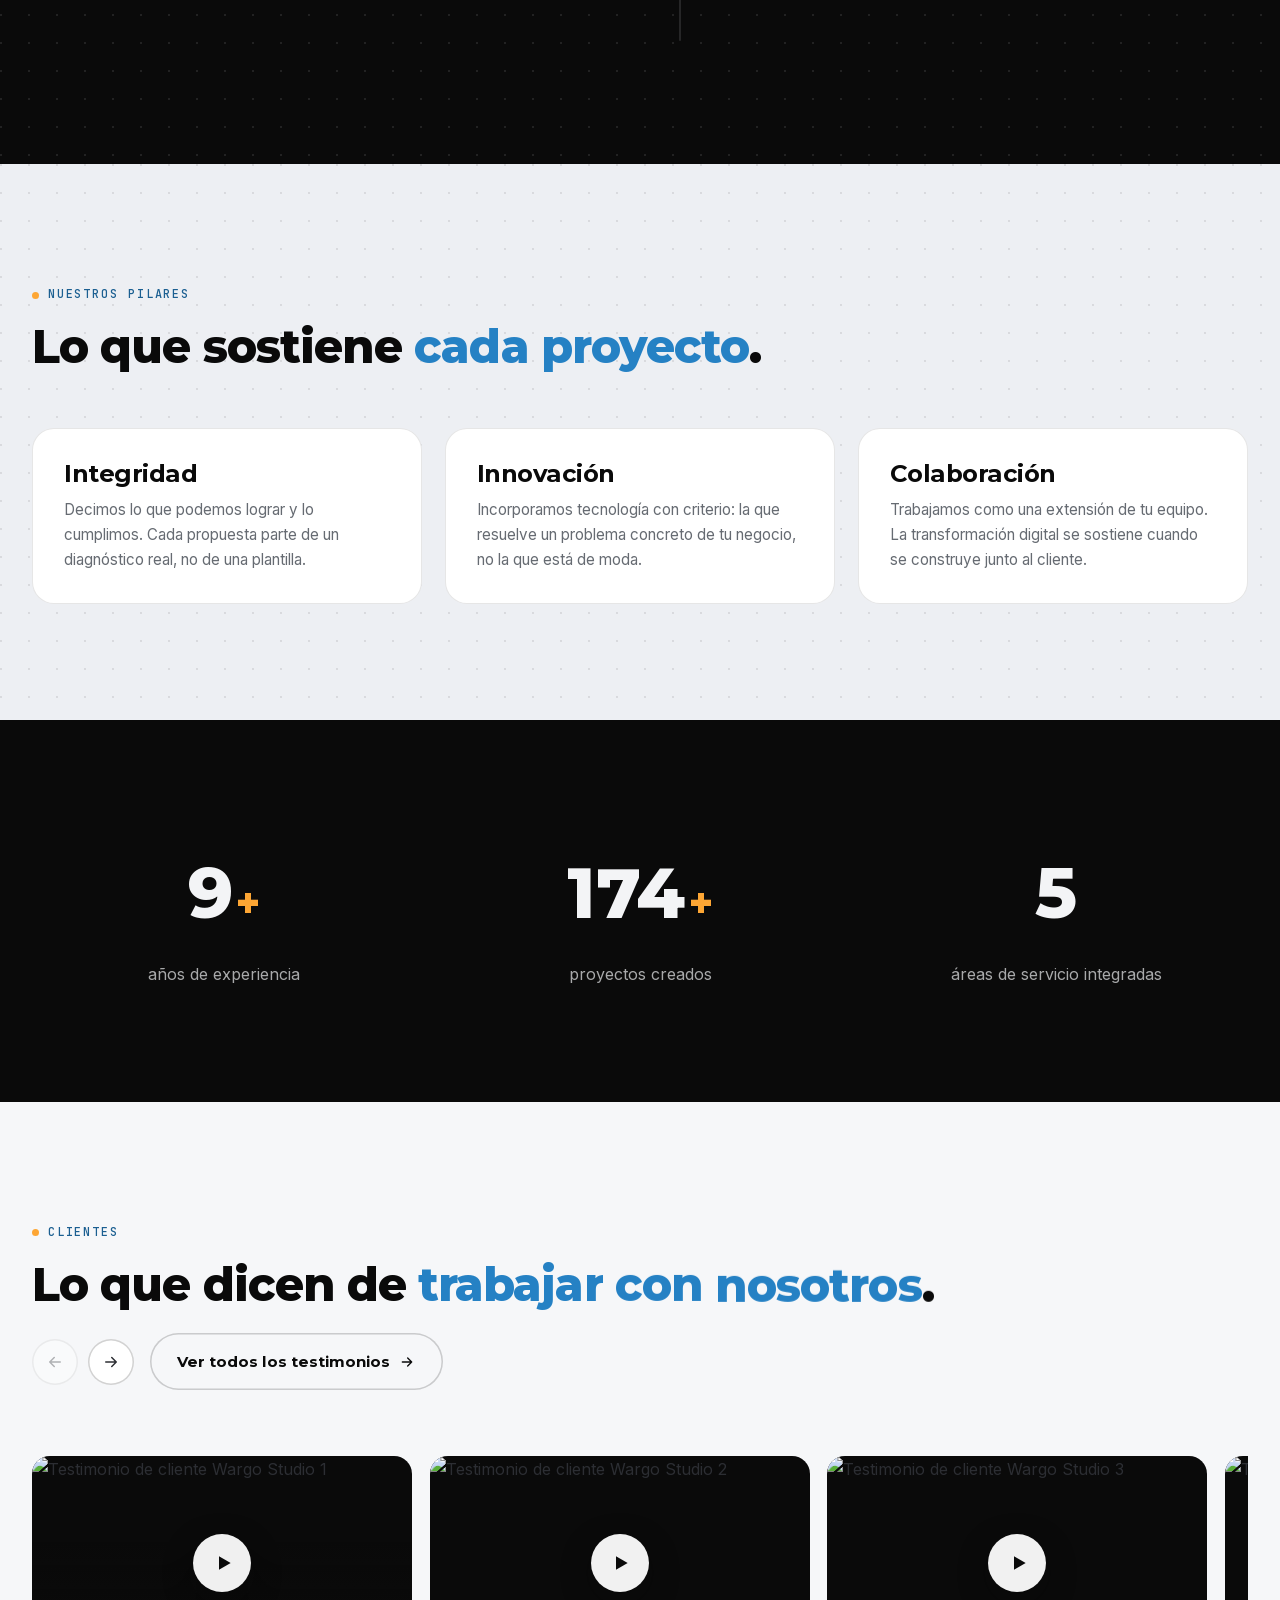
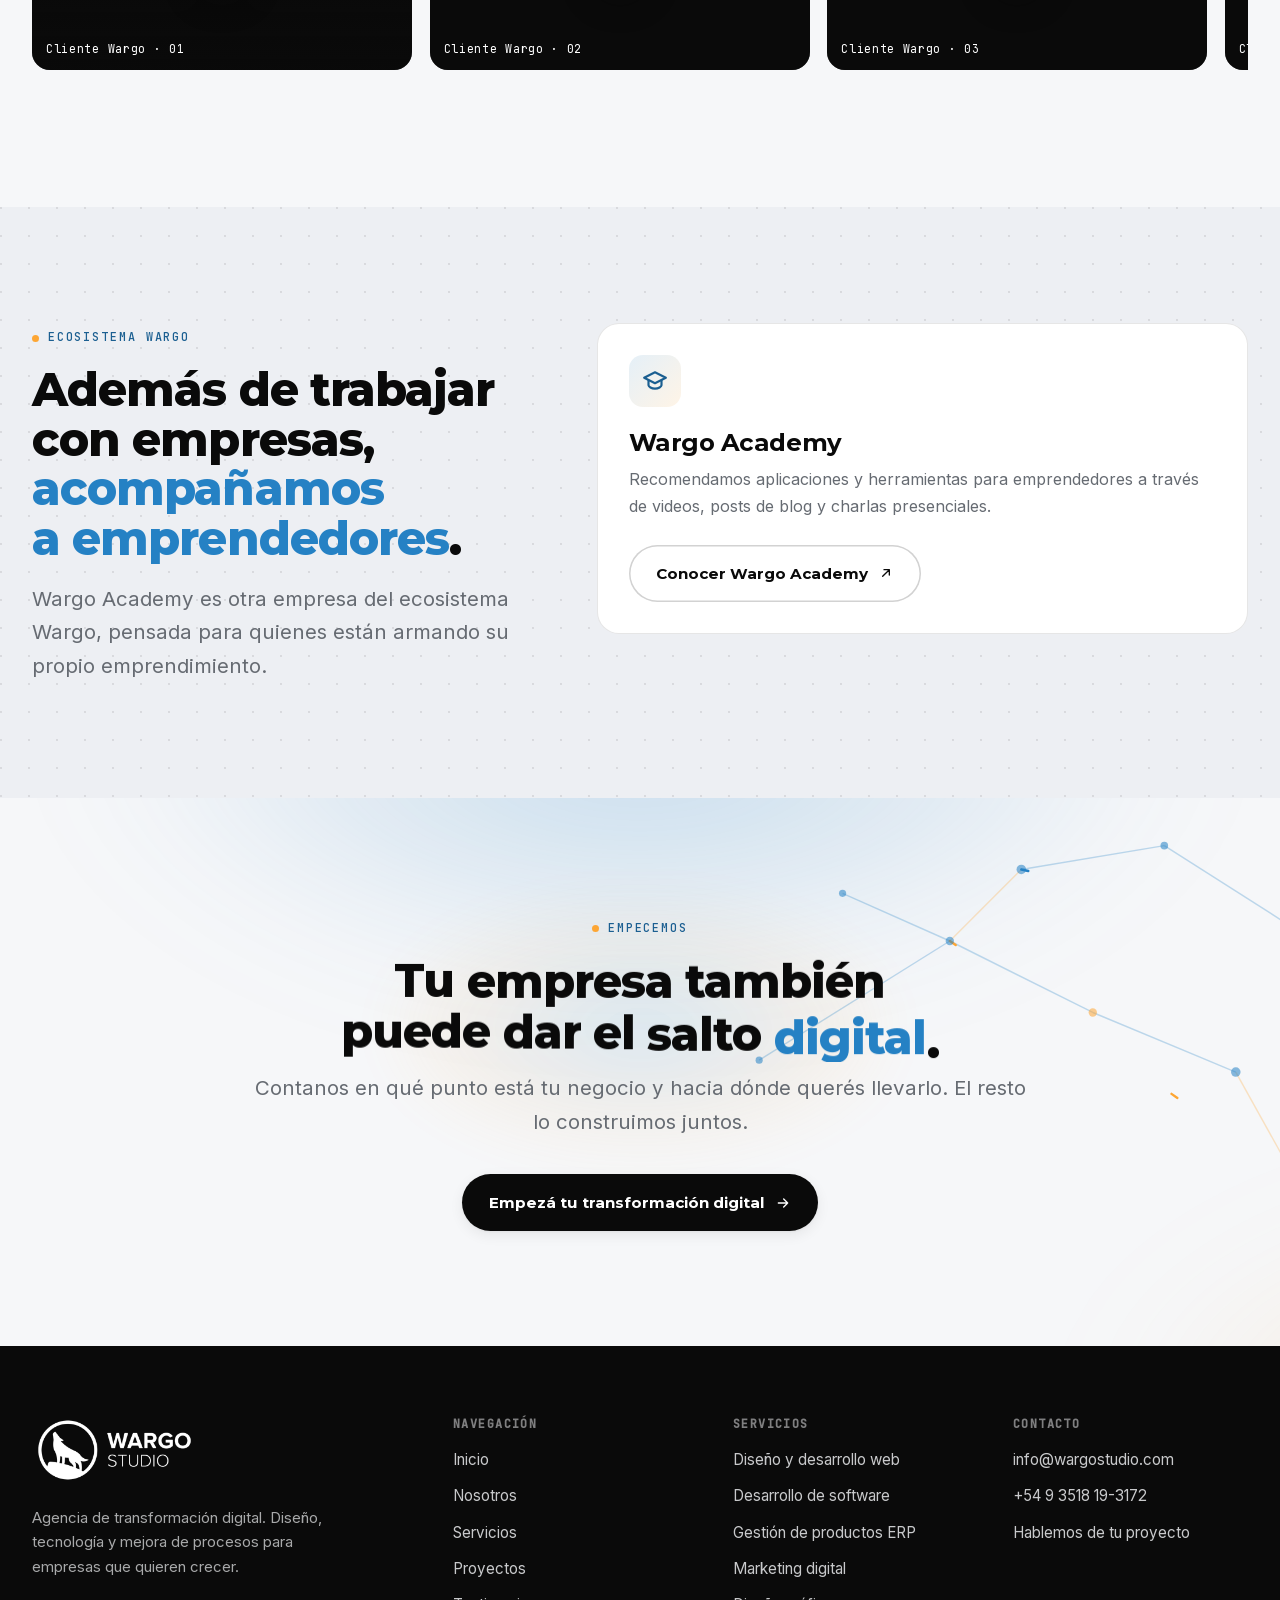
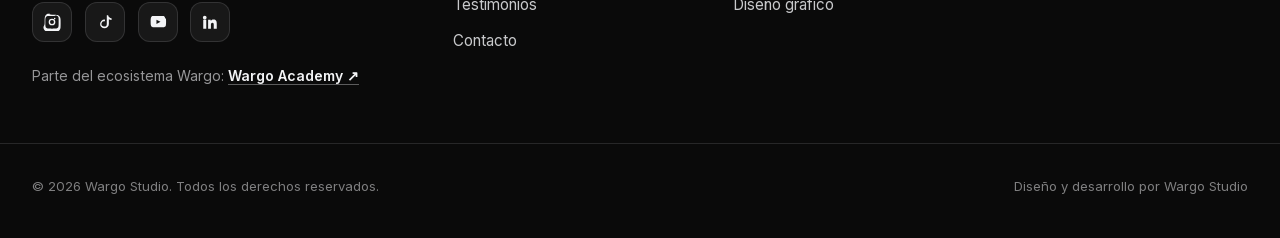
==== commit a2b77427: "Proyectos: filtros agrupados por servicio con subfiltros por tipo Co-Authored-By: Claude Sonnet 5.5 " ====
--- a/index.html
+++ b/index.html
@@ -31,7 +31,7 @@
 <link rel="preload" href="assets/fonts/montserrat-600-latin.woff2" as="font" type="font/woff2" crossorigin>
 <link rel="preload" href="assets/fonts/inter-400-latin.woff2" as="font" type="font/woff2" crossorigin>
 <script>document.documentElement.classList.add('js')</script>
-<link rel="stylesheet" href="styles.css?v=20261117w">
+<link rel="stylesheet" href="styles.css?v=20261117x">
 <noscript><style>.reveal{opacity:1!important;transform:none!important;}</style></noscript>
 
 <script type="application/ld+json">
@@ -482,7 +482,7 @@
 <a class="wa-bar" href="https://wa.me/5493518193172?text=Hola%21%20Te%20escribo%20desde%20la%20p%C3%A1gina%20web%20de%20Wargo.%20Necesito..." target="_blank" rel="noopener"><svg viewBox="0 0 32 32" aria-hidden="true"><path d="M16.02 3C9.4 3 4 8.4 4 15.02c0 2.4.66 4.64 1.8 6.56L4 29l7.6-1.72c1.84.98 3.94 1.54 6.4 1.54 6.62 0 12.02-5.4 12.02-12.02C30.02 8.4 24.64 3 16.02 3zm7.06 17.06c-.3.84-1.5 1.56-2.44 1.76-.66.14-1.5.24-4.4-.94-3.7-1.52-6.08-5.28-6.26-5.52-.18-.24-1.5-2-1.5-3.82 0-1.82.94-2.7 1.28-3.08.34-.36.74-.44.98-.44.24 0 .48 0 .68.02.22.02.5-.08.78.6.3.72 1.02 2.48 1.1 2.66.08.18.14.4.02.64-.12.24-.18.4-.36.6-.18.22-.38.48-.54.64-.18.18-.36.38-.16.74.2.36.9 1.5 1.94 2.42 1.34 1.2 2.46 1.58 2.82 1.76.36.18.58.16.78-.06.22-.22.9-1.02 1.14-1.38.24-.36.48-.3.8-.18.32.12 2.06.98 2.42 1.16.36.18.6.26.68.4.1.16.1.9-.2 1.74z"/></svg><span>Escribinos por WhatsApp</span></a>
 
 <script defer src="lib/gsap.min.js"></script>
-<script defer src="lib/ScrollTrigger.min.js"></script><script defer src="main.js?v=20261117w"></script>
+<script defer src="lib/ScrollTrigger.min.js"></script><script defer src="main.js?v=20261117x"></script>
 <script>document.getElementById("year").textContent = new Date().getFullYear();</script>
 </body>
 </html>
--- a/styles.css
+++ b/styles.css
@@ -770,7 +770,11 @@
 /* =============================================================
    Proyectos (portfolio)
    ============================================================= */
-.proj-filters { display: flex; flex-wrap: wrap; gap: .6rem; margin-bottom: 2.2rem; }
+.proj-filters { display: flex; flex-wrap: wrap; gap: .6rem; margin-bottom: 1rem; }
+.proj-subfilters { display: flex; flex-wrap: wrap; gap: .5rem; margin-bottom: 1rem; padding-left: .2rem; }
+.proj-subfilters[hidden] { display: none; }
+.proj-filter.is-sub { font-size: .8rem; padding: .5rem .9rem; background: transparent; }
+.proj-filter.is-sub[aria-pressed="true"] { background: var(--blue); color: #fff; }
 .proj-filter {
   appearance: none; border: 0; cursor: pointer; font: inherit; font-family: var(--display); font-weight: 700; font-size: .88rem;
   padding: .7rem 1.15rem; border-radius: 999px; background: var(--surface); color: var(--ink-soft);
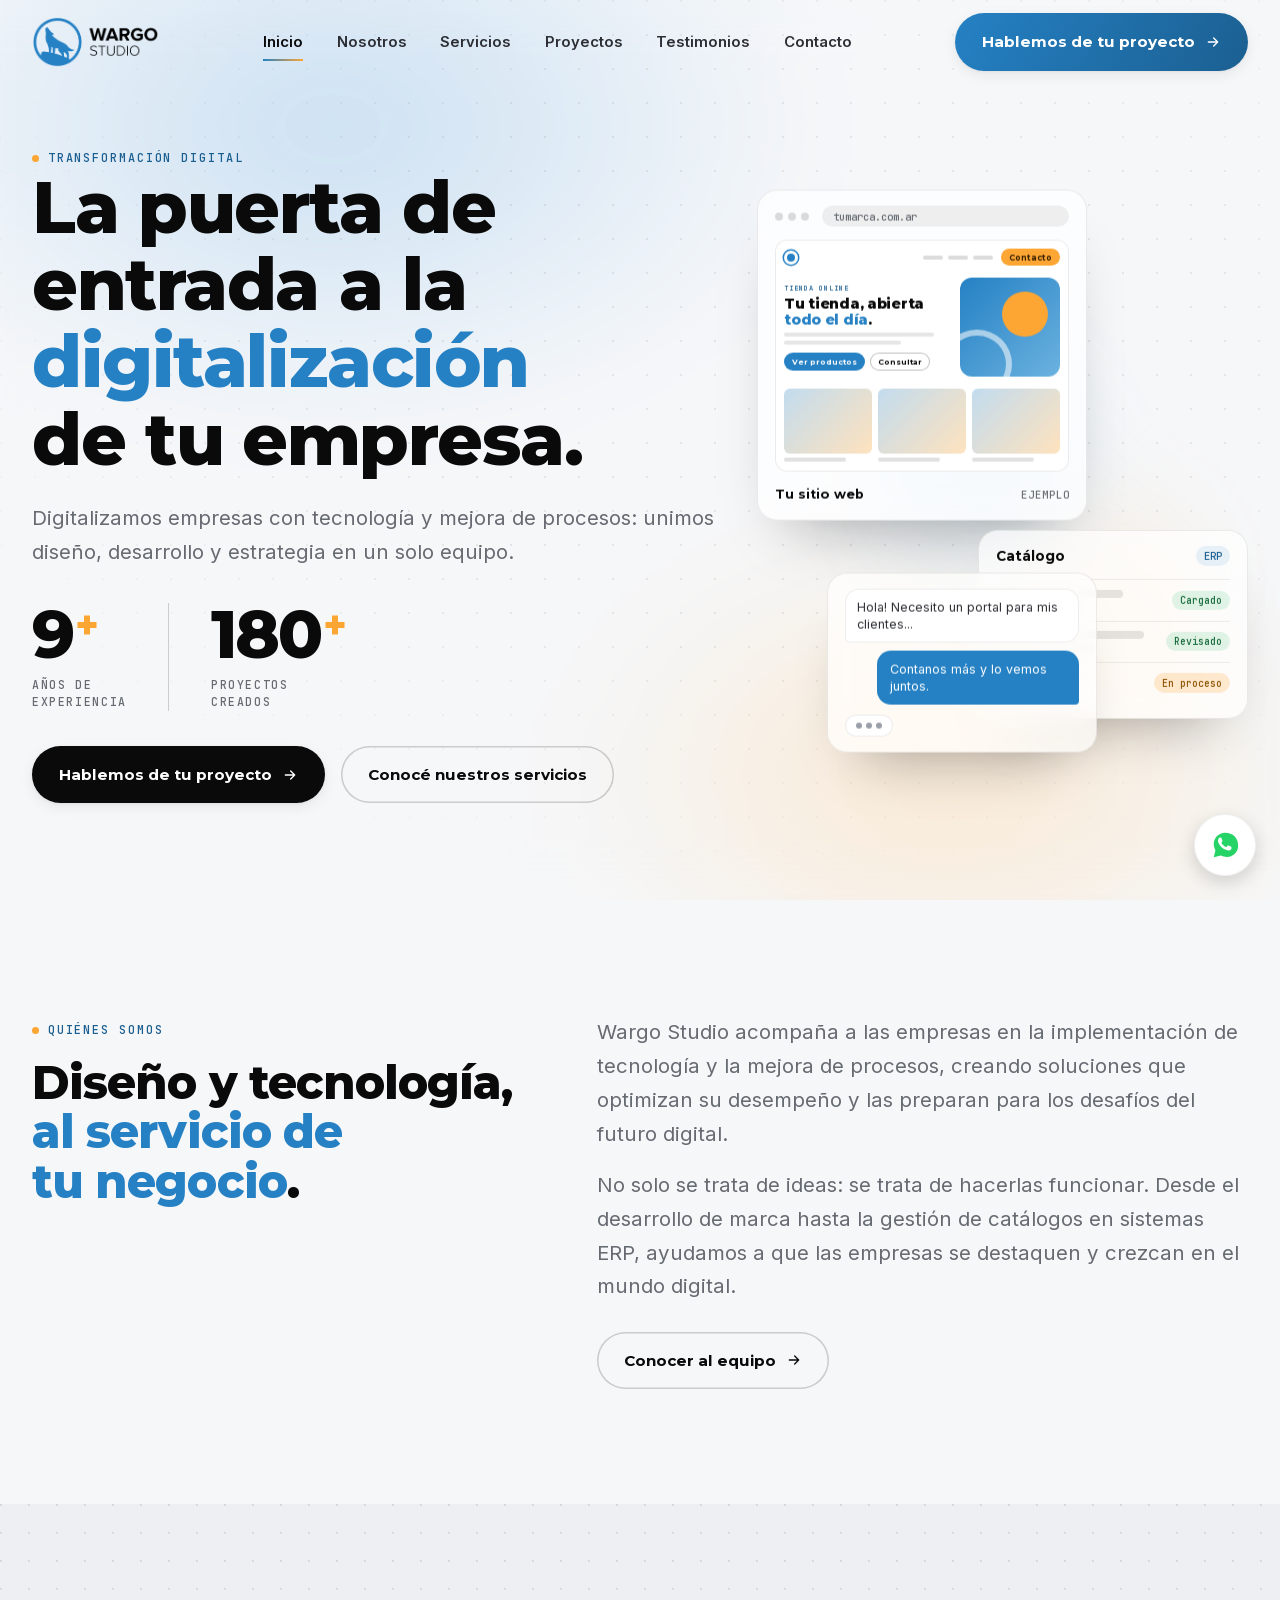
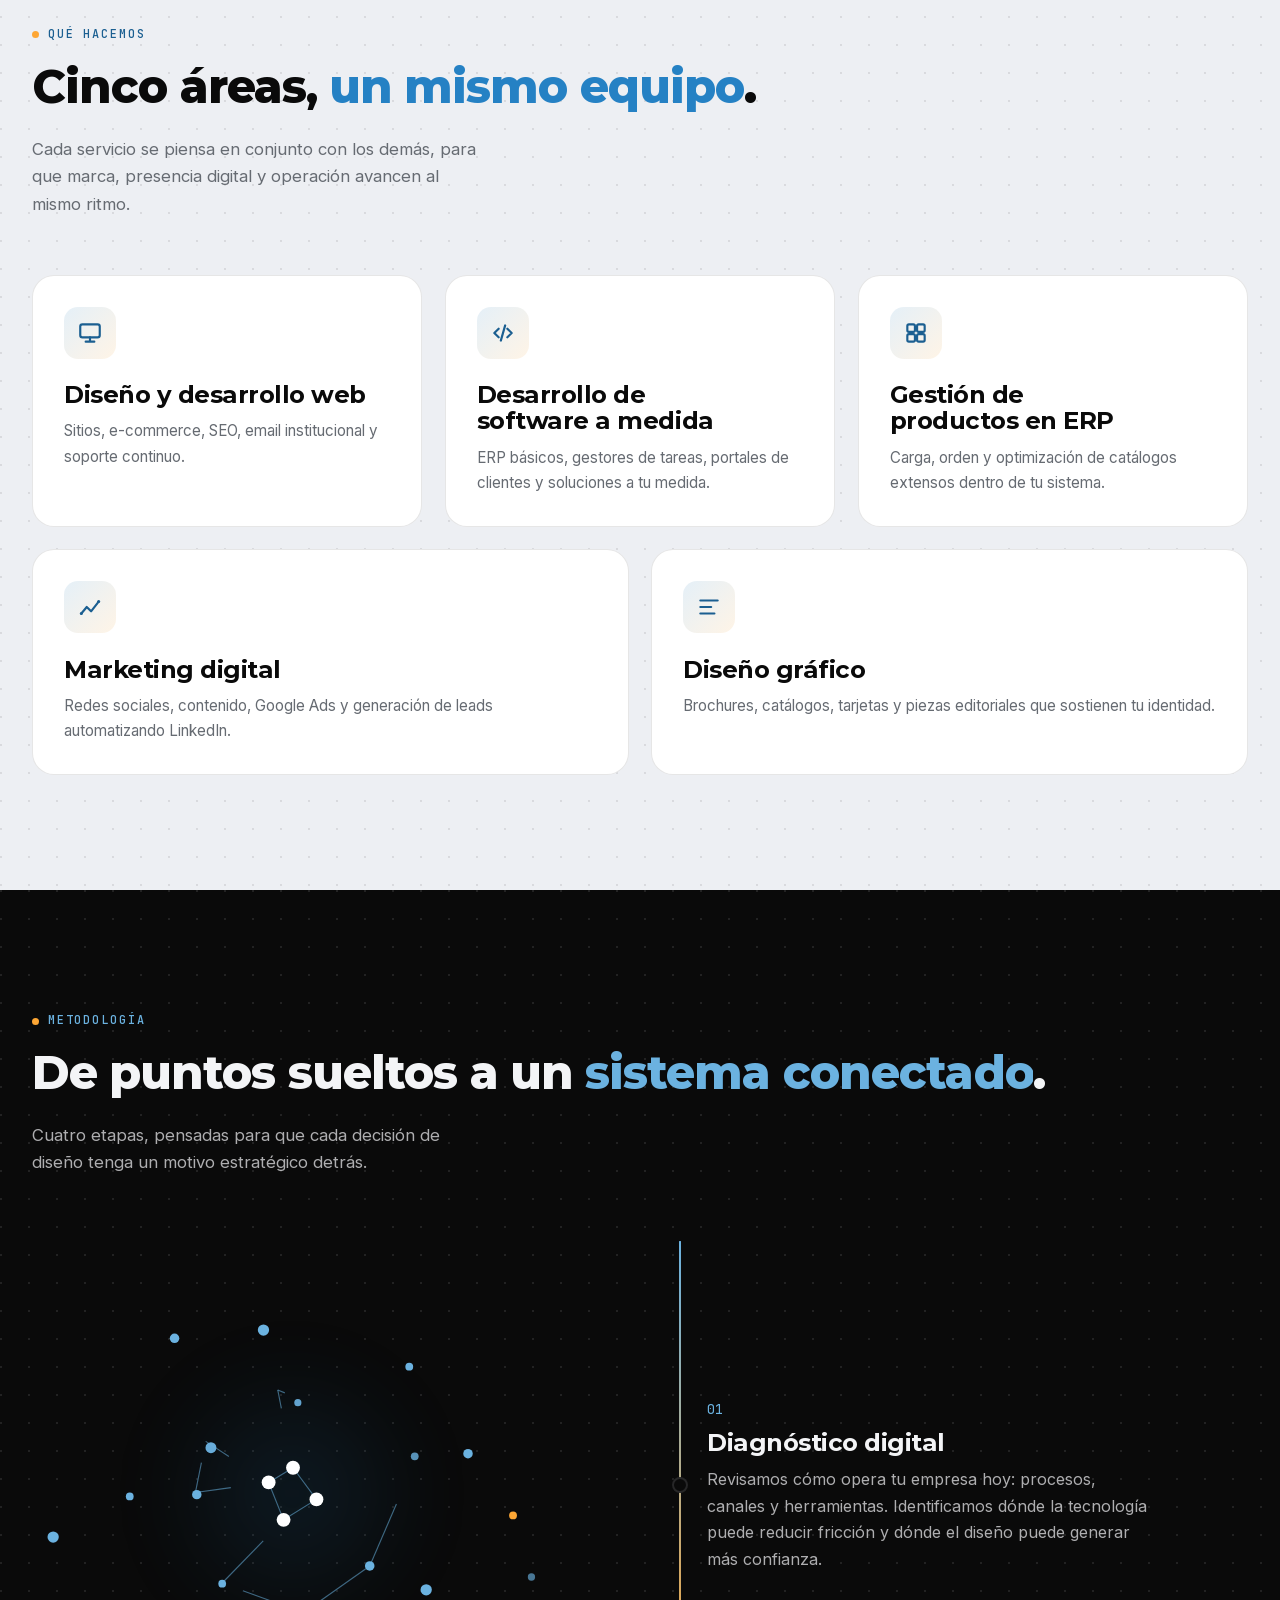
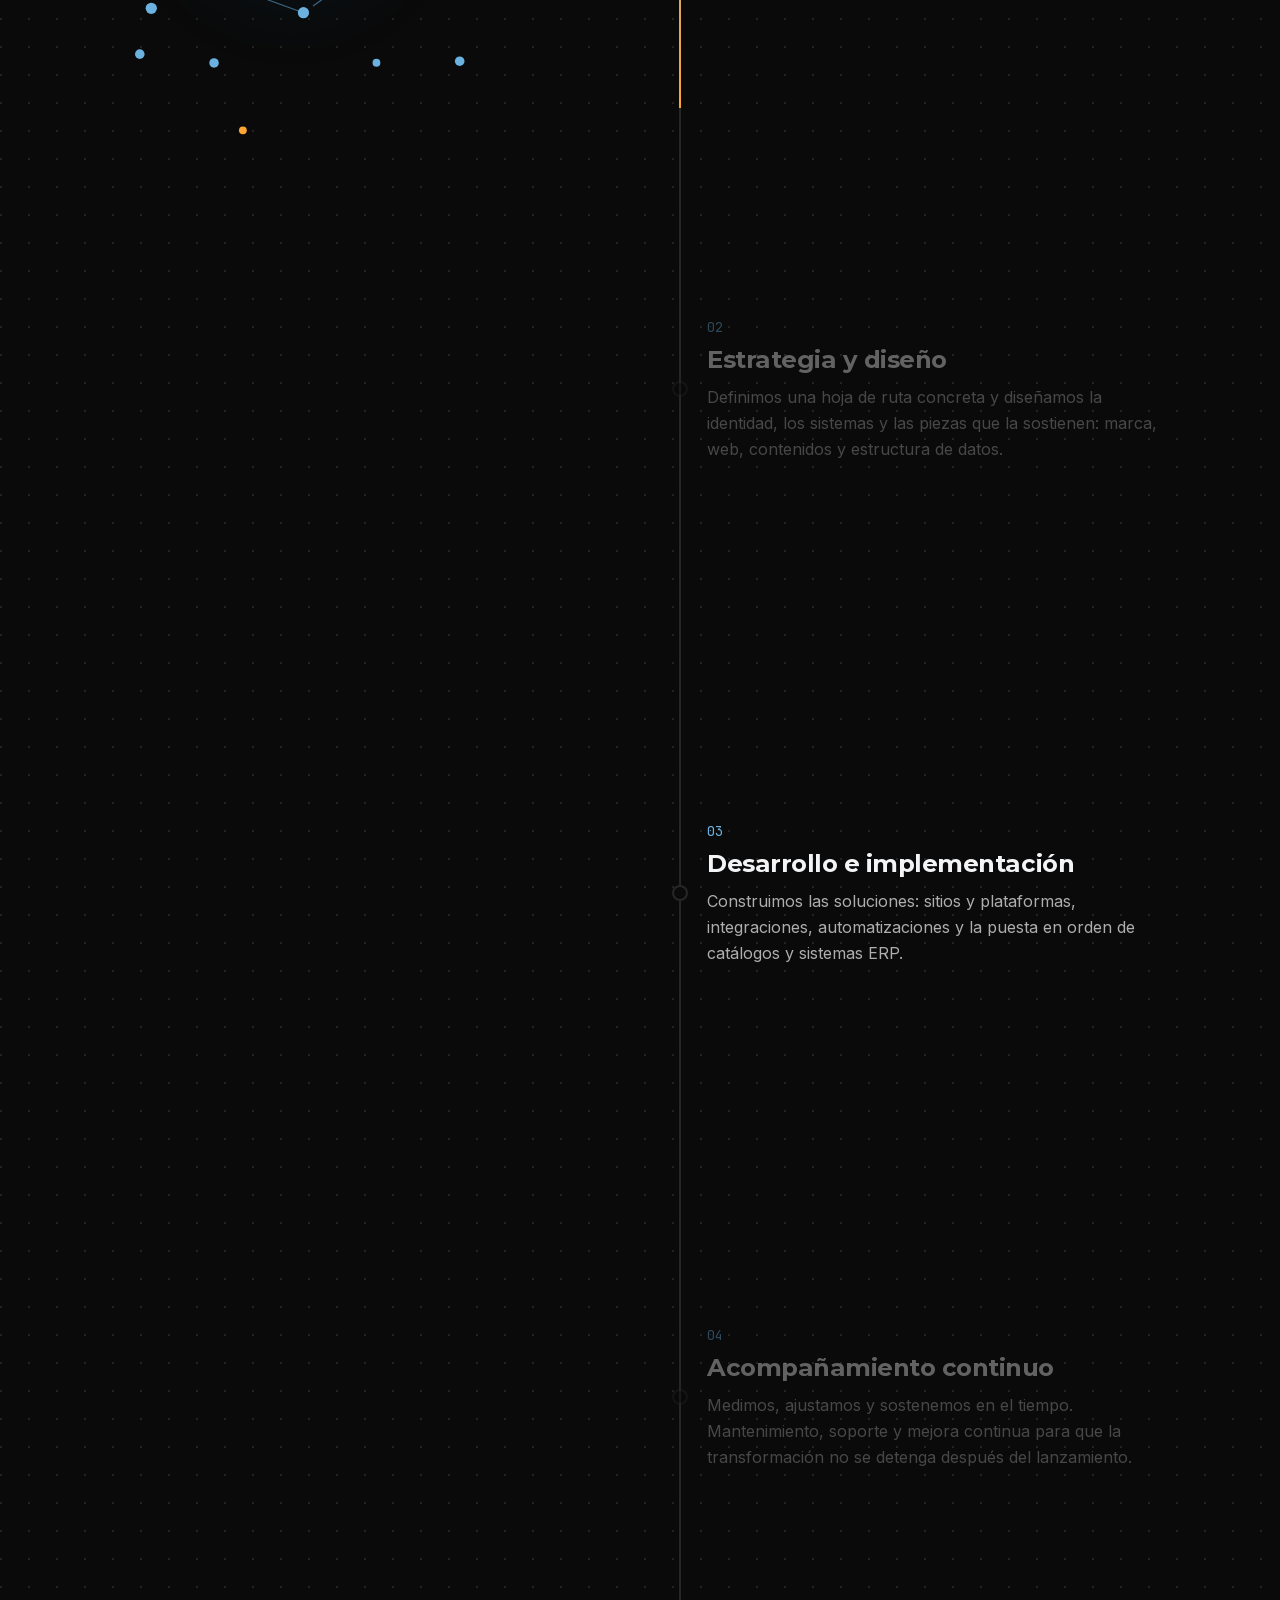
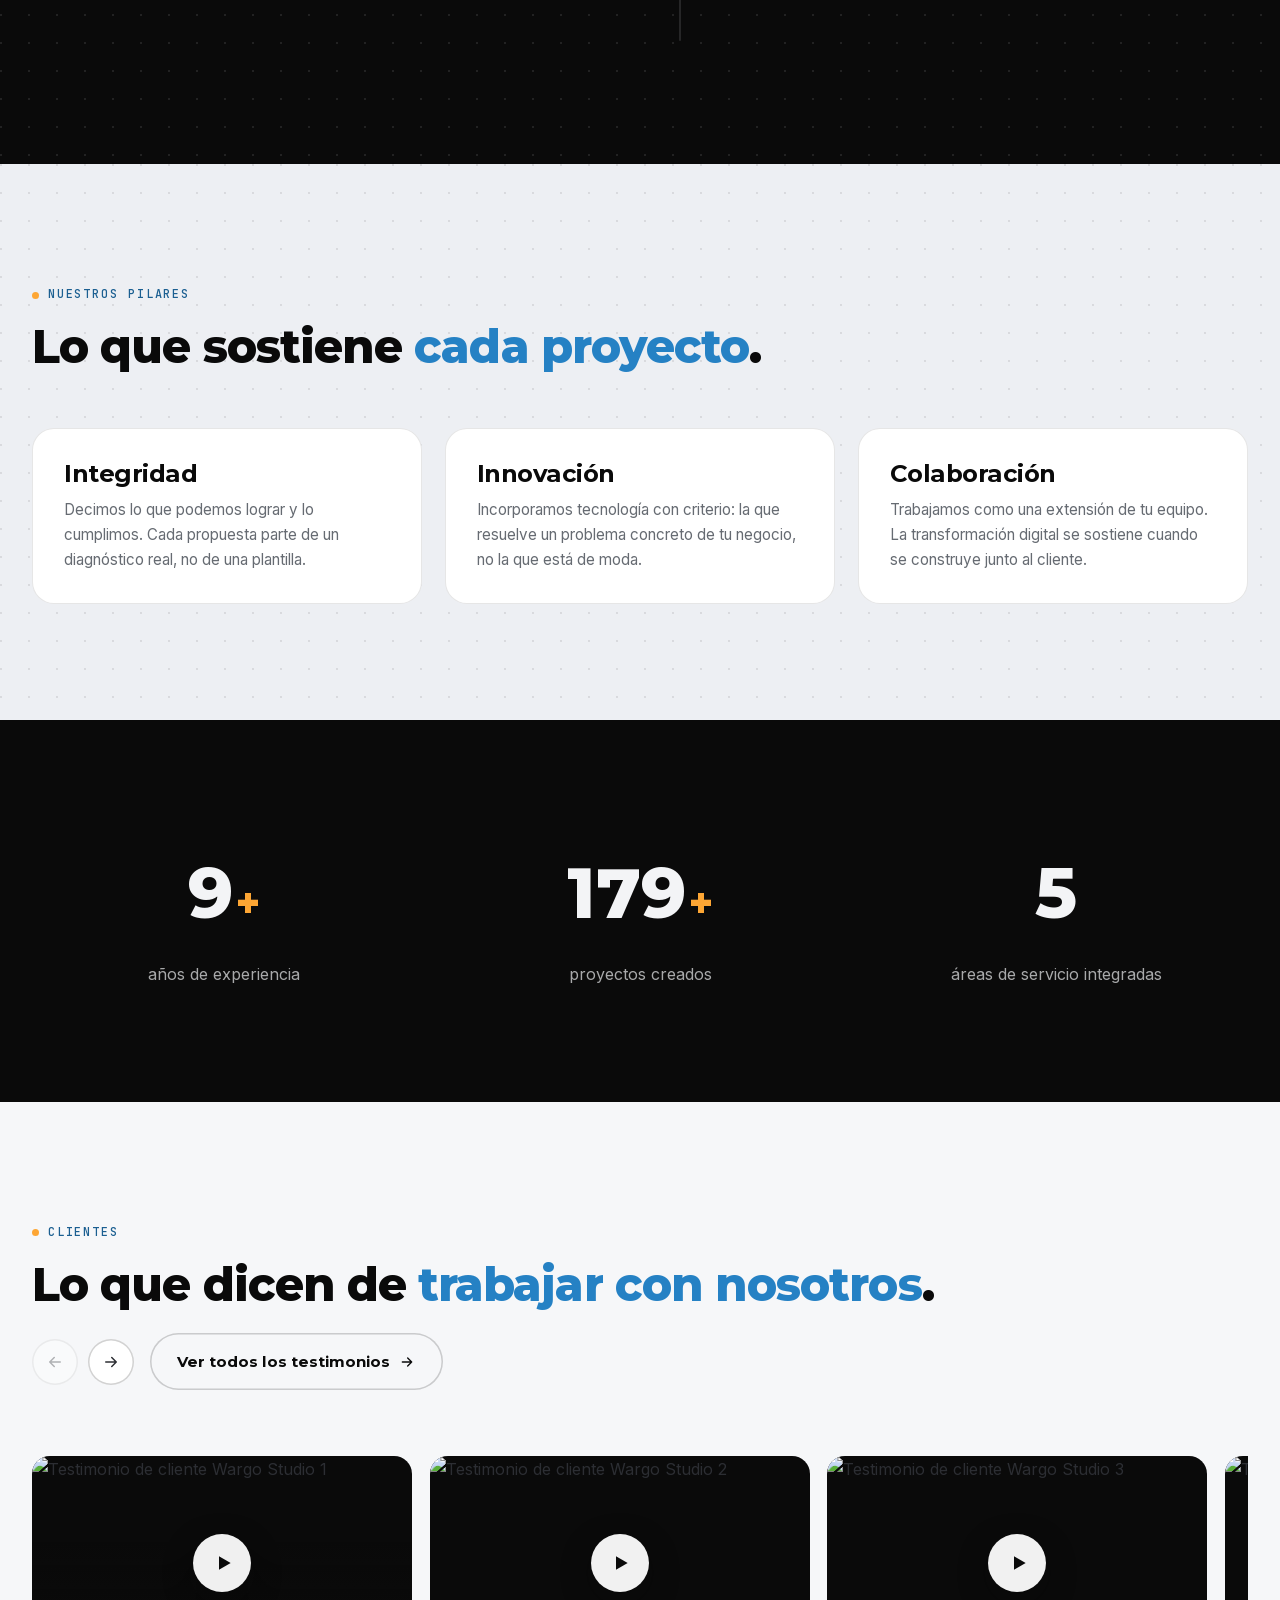
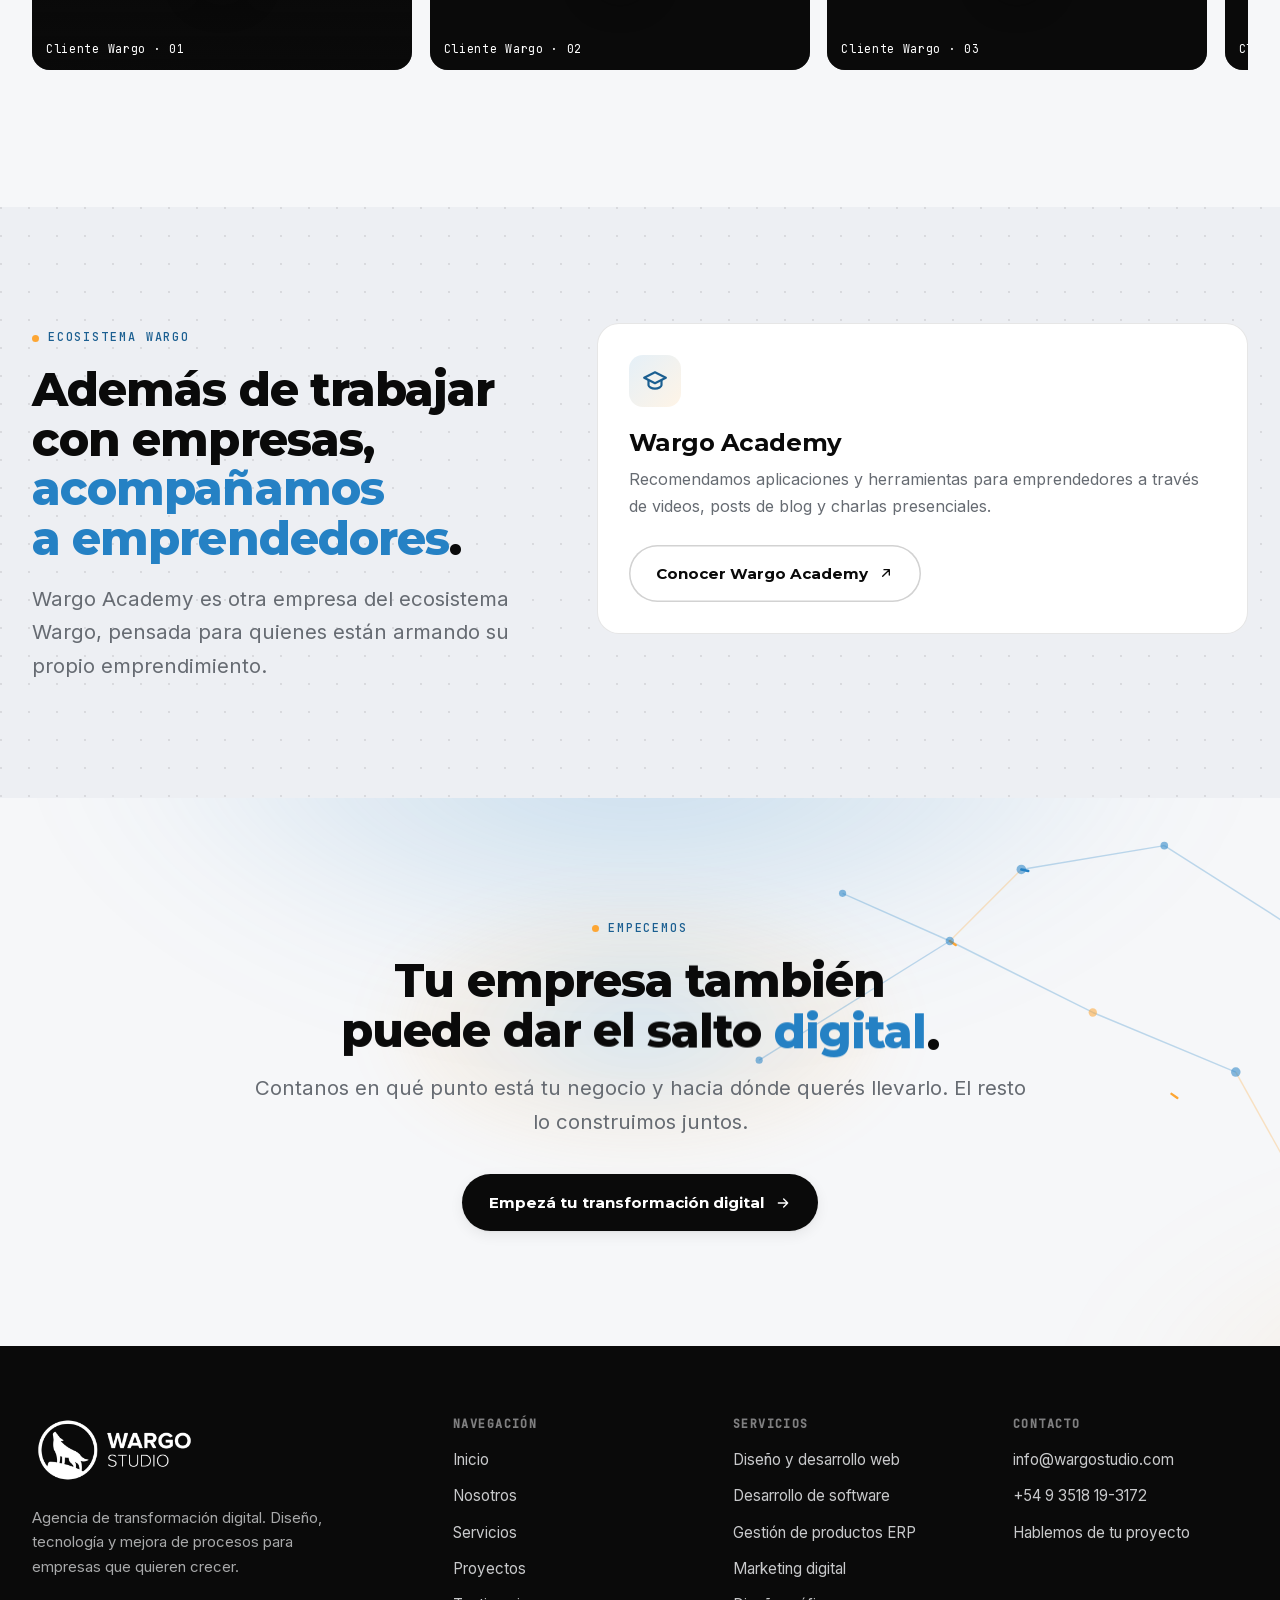
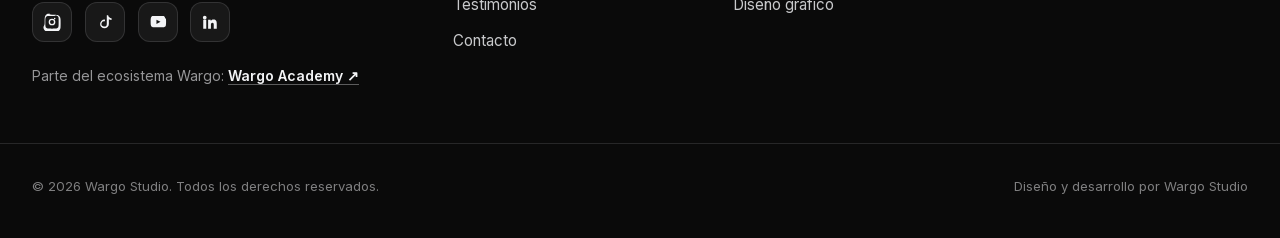
==== commit 56738752: "Proyectos: suma 9 sitios web (6 administrados) y diseño editorial de Unnivers Hive Model Co-Authored" ====
--- a/index.html
+++ b/index.html
@@ -31,7 +31,7 @@
 <link rel="preload" href="assets/fonts/montserrat-600-latin.woff2" as="font" type="font/woff2" crossorigin>
 <link rel="preload" href="assets/fonts/inter-400-latin.woff2" as="font" type="font/woff2" crossorigin>
 <script>document.documentElement.classList.add('js')</script>
-<link rel="stylesheet" href="styles.css?v=20261117x">
+<link rel="stylesheet" href="styles.css?v=20261117z">
 <noscript><style>.reveal{opacity:1!important;transform:none!important;}</style></noscript>
 
 <script type="application/ld+json">
@@ -482,7 +482,7 @@
 <a class="wa-bar" href="https://wa.me/5493518193172?text=Hola%21%20Te%20escribo%20desde%20la%20p%C3%A1gina%20web%20de%20Wargo.%20Necesito..." target="_blank" rel="noopener"><svg viewBox="0 0 32 32" aria-hidden="true"><path d="M16.02 3C9.4 3 4 8.4 4 15.02c0 2.4.66 4.64 1.8 6.56L4 29l7.6-1.72c1.84.98 3.94 1.54 6.4 1.54 6.62 0 12.02-5.4 12.02-12.02C30.02 8.4 24.64 3 16.02 3zm7.06 17.06c-.3.84-1.5 1.56-2.44 1.76-.66.14-1.5.24-4.4-.94-3.7-1.52-6.08-5.28-6.26-5.52-.18-.24-1.5-2-1.5-3.82 0-1.82.94-2.7 1.28-3.08.34-.36.74-.44.98-.44.24 0 .48 0 .68.02.22.02.5-.08.78.6.3.72 1.02 2.48 1.1 2.66.08.18.14.4.02.64-.12.24-.18.4-.36.6-.18.22-.38.48-.54.64-.18.18-.36.38-.16.74.2.36.9 1.5 1.94 2.42 1.34 1.2 2.46 1.58 2.82 1.76.36.18.58.16.78-.06.22-.22.9-1.02 1.14-1.38.24-.36.48-.3.8-.18.32.12 2.06.98 2.42 1.16.36.18.6.26.68.4.1.16.1.9-.2 1.74z"/></svg><span>Escribinos por WhatsApp</span></a>
 
 <script defer src="lib/gsap.min.js"></script>
-<script defer src="lib/ScrollTrigger.min.js"></script><script defer src="main.js?v=20261117x"></script>
+<script defer src="lib/ScrollTrigger.min.js"></script><script defer src="main.js?v=20261117z"></script>
 <script>document.getElementById("year").textContent = new Date().getFullYear();</script>
 </body>
 </html>
--- a/styles.css
+++ b/styles.css
@@ -807,6 +807,8 @@
 .proj-tag { align-self: flex-start; font: 500 .68rem var(--mono); letter-spacing: .12em; text-transform: uppercase; color: var(--blue-dark); background: rgba(37,129,196,.1); padding: .3rem .65rem; border-radius: 999px; }
 .proj-tag.is-web { color: #9A5B06; background: rgba(253,166,52,.18); }
 .proj-tag.is-brand { color: var(--ink-soft); background: var(--bg-alt); }
+.proj-tags { display: flex; flex-wrap: wrap; gap: .4rem; }
+.proj-tag.is-managed { color: var(--ink-soft); background: transparent; box-shadow: inset 0 0 0 1px var(--line-strong); }
 .proj-body h3 { font-size: 1.2rem; }
 .proj-body p { color: var(--ink-mute); font-size: .95rem; }
 .proj-link { margin-top: auto; padding-top: .6rem; display: inline-flex; align-items: center; gap: .45rem; font-family: var(--display); font-weight: 700; font-size: .88rem; color: var(--blue-dark); }
@@ -822,4 +824,5 @@
 .proj-tag.is-ecom { color: #7A2E9E; background: rgba(147,51,234,.12); }
 .proj-tag.is-cat { color: #8A1230; background: rgba(190,30,60,.12); }
 .proj-tag.is-bro { color: #0E5A7A; background: rgba(14,116,160,.12); }
+.proj-tag.is-edit { color: #7A5B00; background: rgba(240,184,40,.2); }
 .proj-tag.is-erp { color: #5B3A7A; background: rgba(113,75,103,.14); }
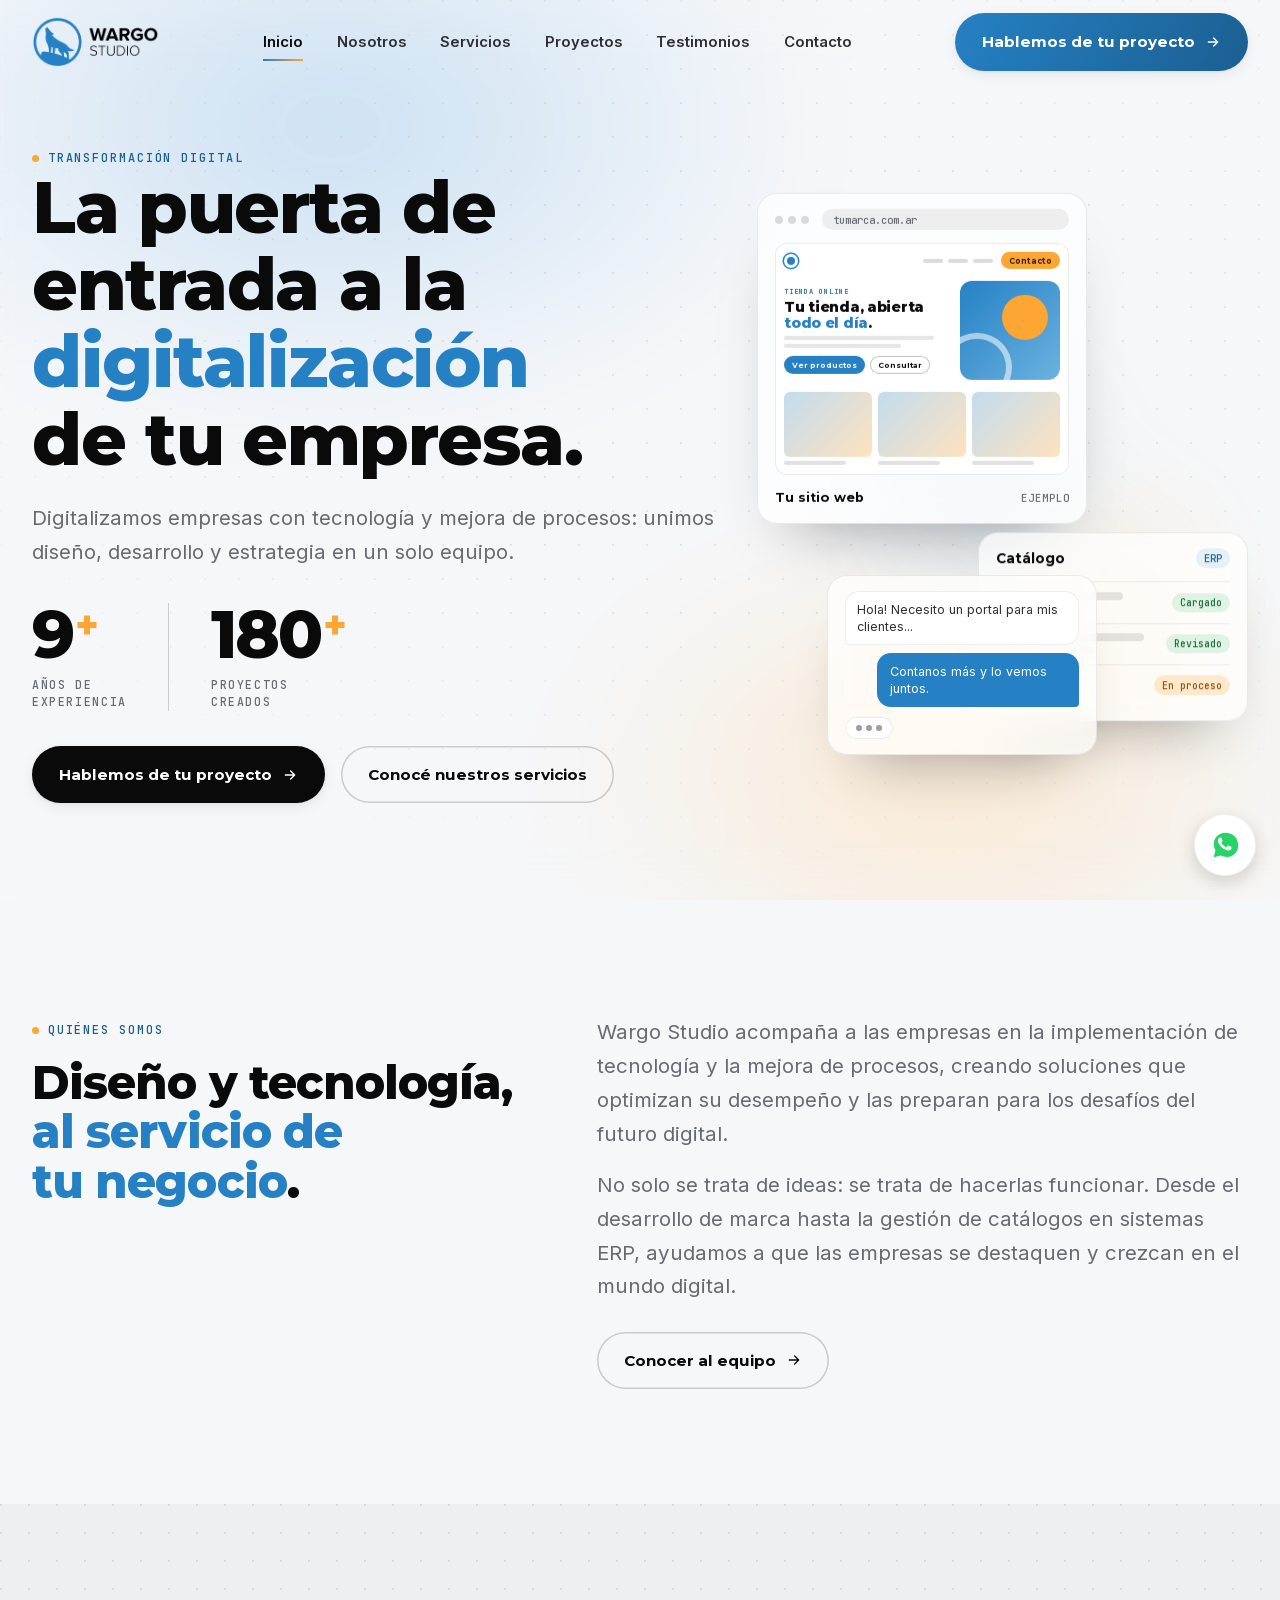
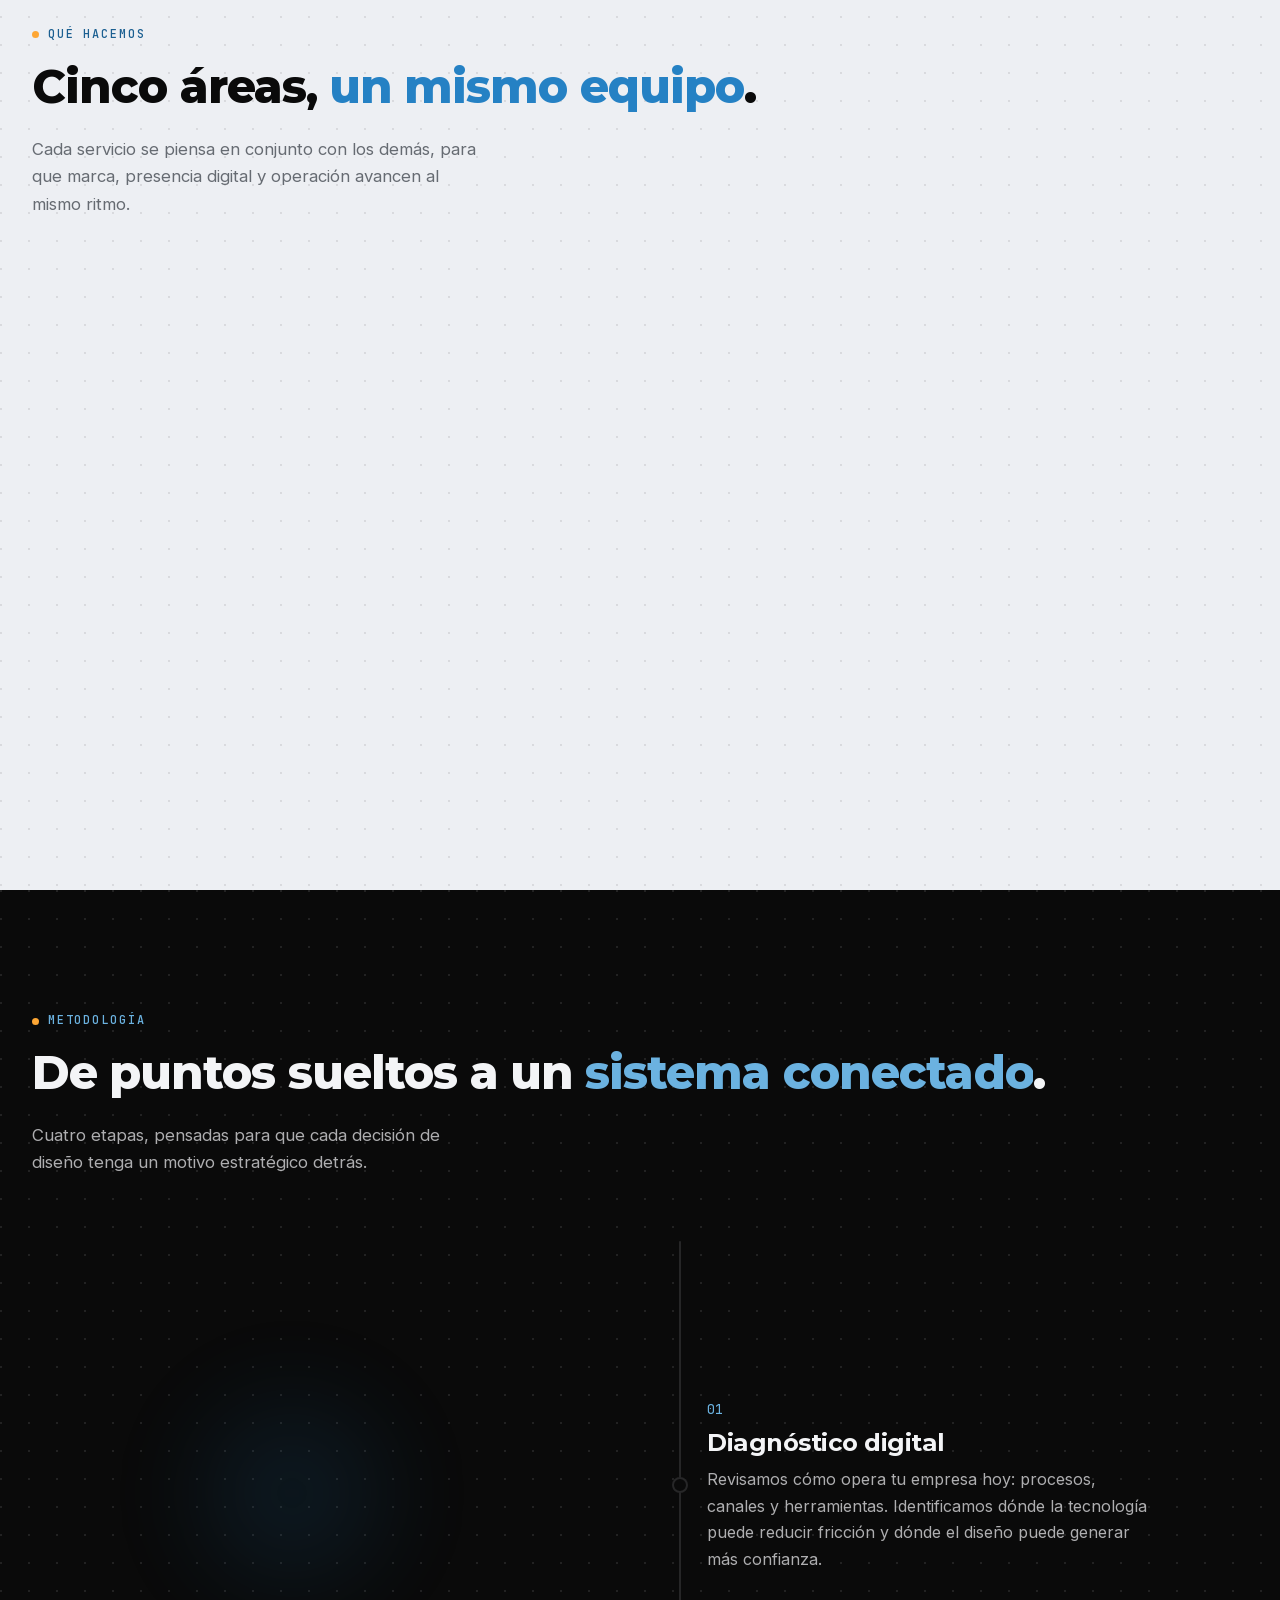
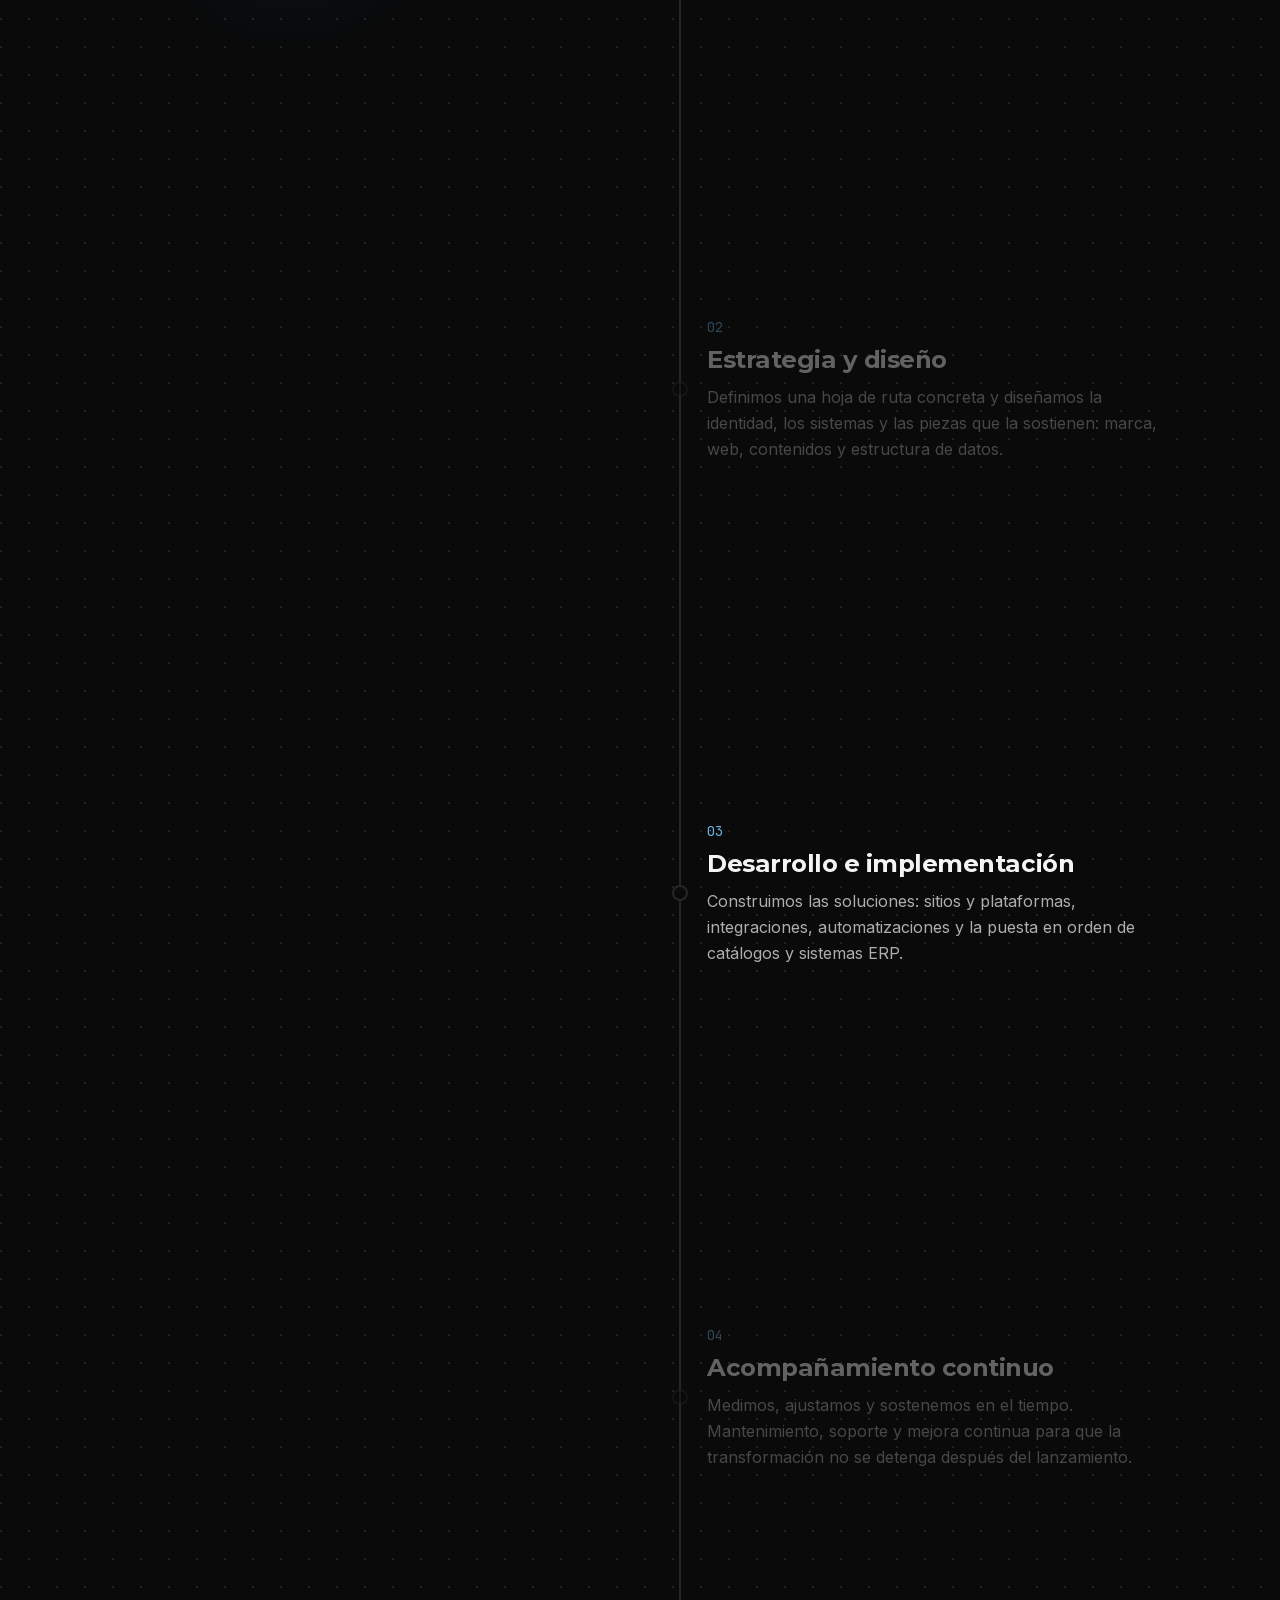
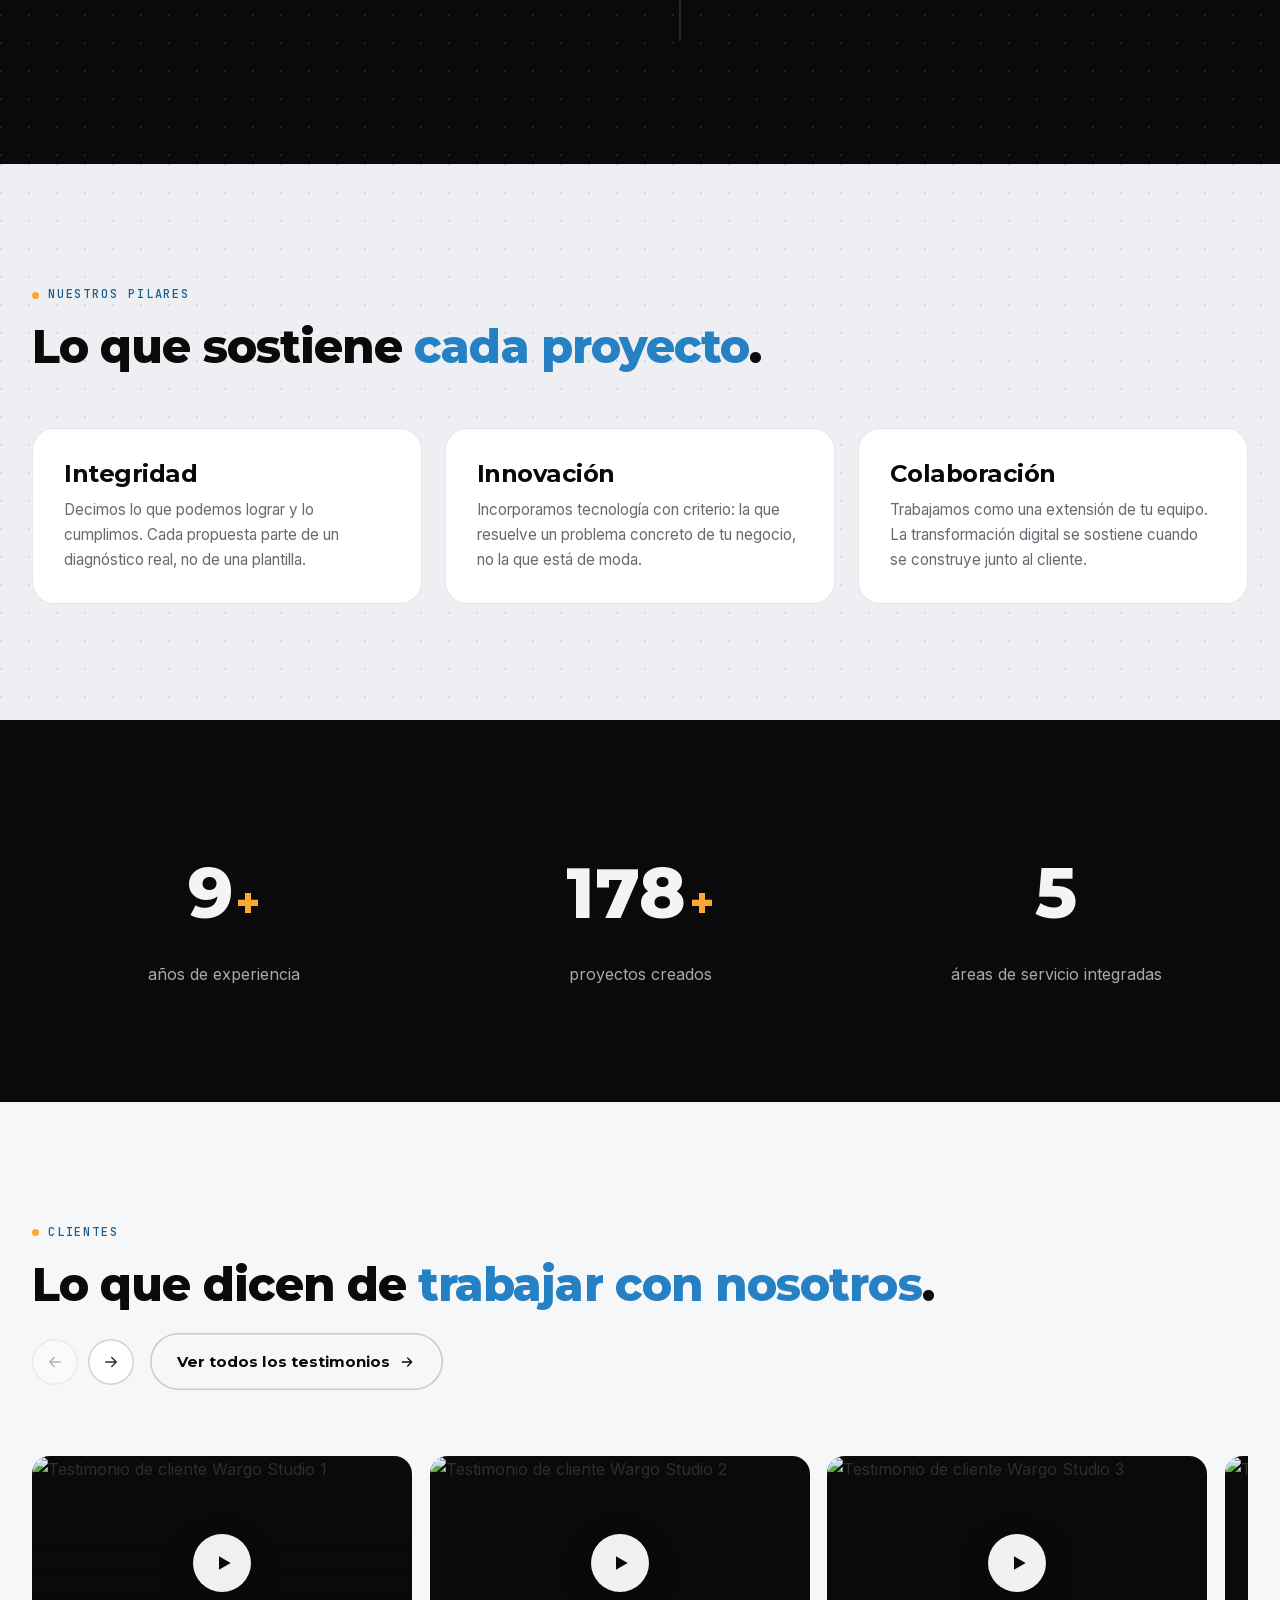
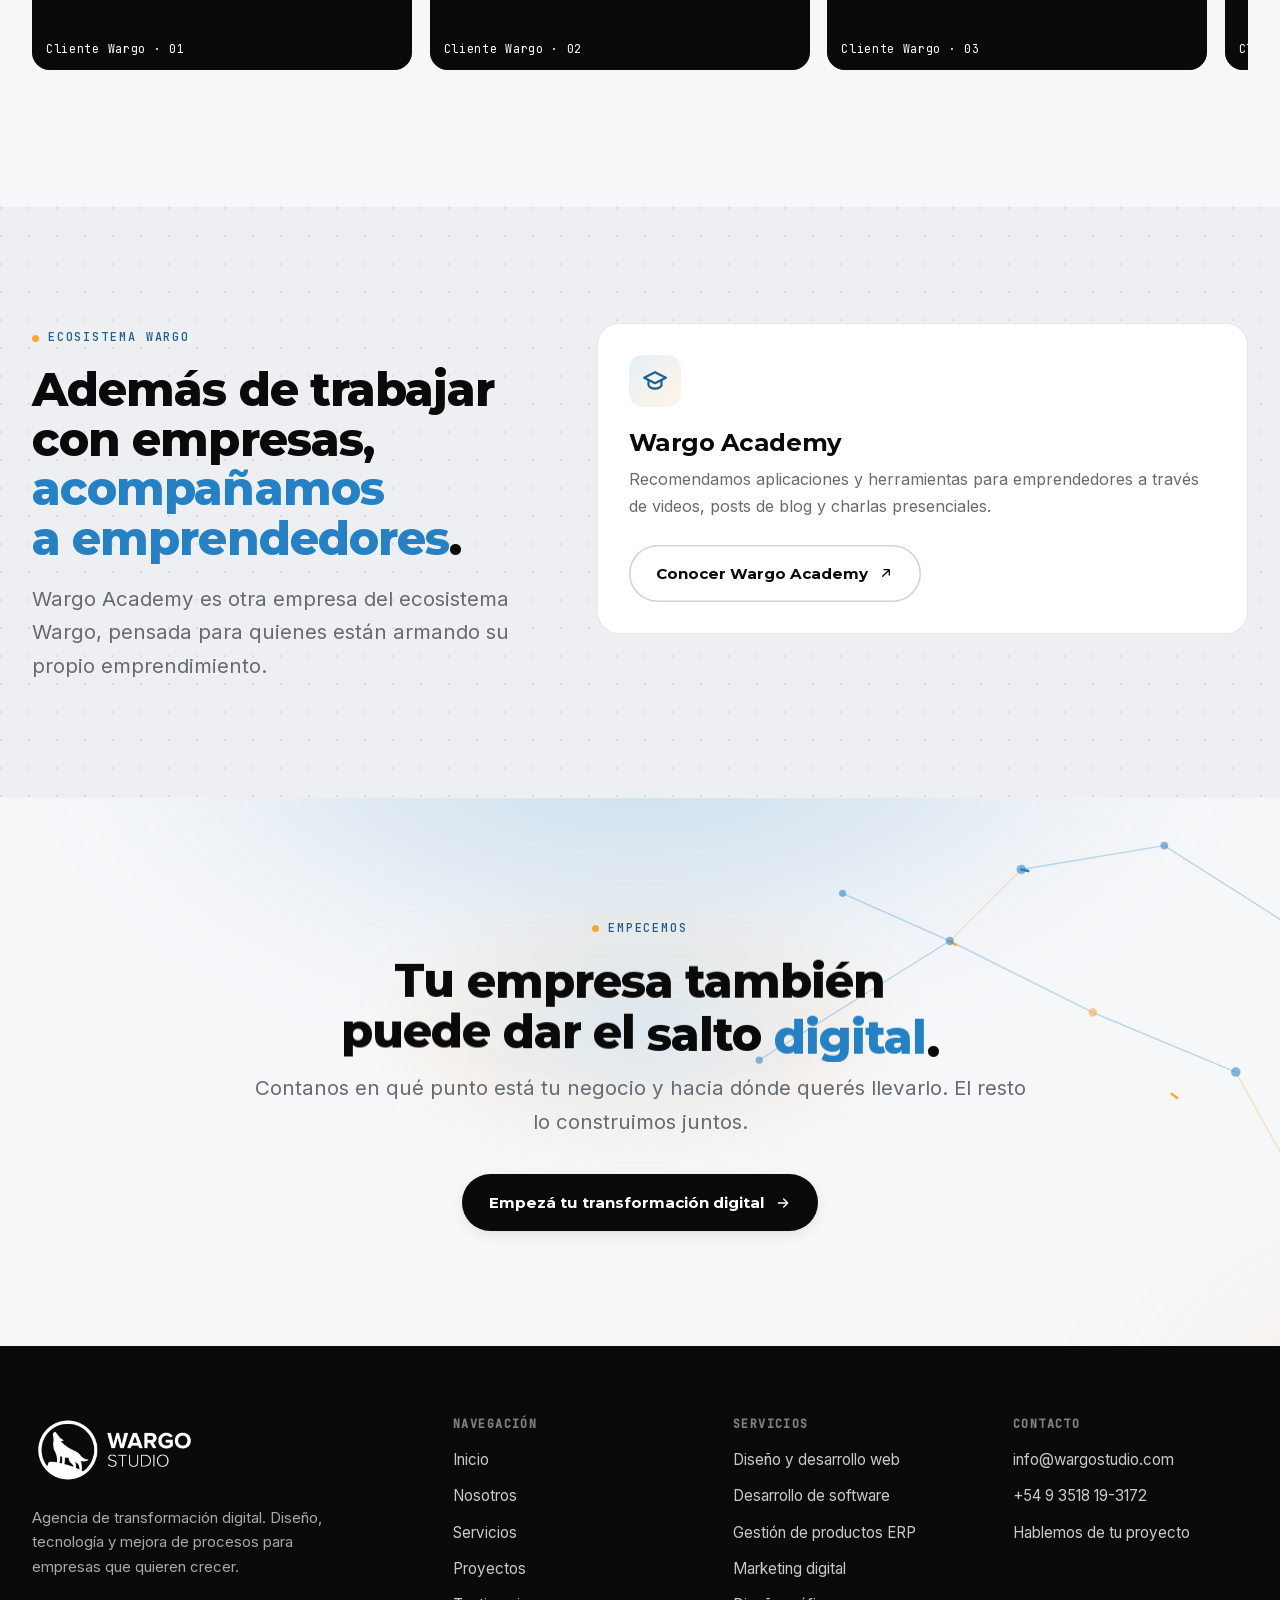
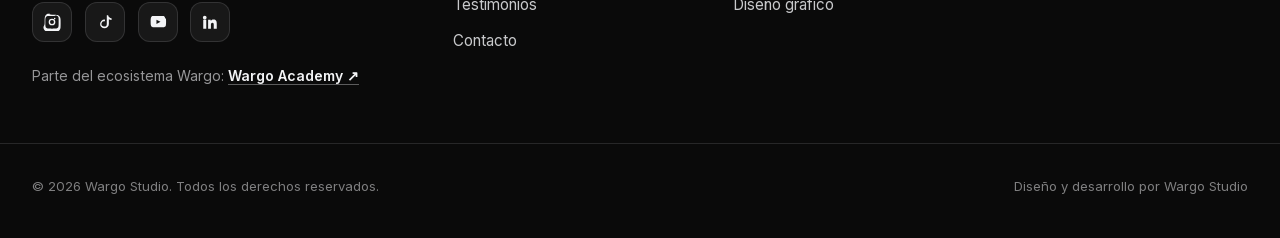
==== commit 78f02f4f: "Proyectos: suma 4 sitios web y activa el hover en tarjetas sin enlace Co-Authored-By: Claude Sonnet " ====
--- a/index.html
+++ b/index.html
@@ -31,7 +31,7 @@
 <link rel="preload" href="assets/fonts/montserrat-600-latin.woff2" as="font" type="font/woff2" crossorigin>
 <link rel="preload" href="assets/fonts/inter-400-latin.woff2" as="font" type="font/woff2" crossorigin>
 <script>document.documentElement.classList.add('js')</script>
-<link rel="stylesheet" href="styles.css?v=20261117z">
+<link rel="stylesheet" href="styles.css?v=20261118b">
 <noscript><style>.reveal{opacity:1!important;transform:none!important;}</style></noscript>
 
 <script type="application/ld+json">
@@ -482,7 +482,7 @@
 <a class="wa-bar" href="https://wa.me/5493518193172?text=Hola%21%20Te%20escribo%20desde%20la%20p%C3%A1gina%20web%20de%20Wargo.%20Necesito..." target="_blank" rel="noopener"><svg viewBox="0 0 32 32" aria-hidden="true"><path d="M16.02 3C9.4 3 4 8.4 4 15.02c0 2.4.66 4.64 1.8 6.56L4 29l7.6-1.72c1.84.98 3.94 1.54 6.4 1.54 6.62 0 12.02-5.4 12.02-12.02C30.02 8.4 24.64 3 16.02 3zm7.06 17.06c-.3.84-1.5 1.56-2.44 1.76-.66.14-1.5.24-4.4-.94-3.7-1.52-6.08-5.28-6.26-5.52-.18-.24-1.5-2-1.5-3.82 0-1.82.94-2.7 1.28-3.08.34-.36.74-.44.98-.44.24 0 .48 0 .68.02.22.02.5-.08.78.6.3.72 1.02 2.48 1.1 2.66.08.18.14.4.02.64-.12.24-.18.4-.36.6-.18.22-.38.48-.54.64-.18.18-.36.38-.16.74.2.36.9 1.5 1.94 2.42 1.34 1.2 2.46 1.58 2.82 1.76.36.18.58.16.78-.06.22-.22.9-1.02 1.14-1.38.24-.36.48-.3.8-.18.32.12 2.06.98 2.42 1.16.36.18.6.26.68.4.1.16.1.9-.2 1.74z"/></svg><span>Escribinos por WhatsApp</span></a>
 
 <script defer src="lib/gsap.min.js"></script>
-<script defer src="lib/ScrollTrigger.min.js"></script><script defer src="main.js?v=20261117z"></script>
+<script defer src="lib/ScrollTrigger.min.js"></script><script defer src="main.js?v=20261118b"></script>
 <script>document.getElementById("year").textContent = new Date().getFullYear();</script>
 </body>
 </html>
--- a/styles.css
+++ b/styles.css
@@ -819,8 +819,6 @@
 @media (min-width: 1080px) { .proj-grid { grid-template-columns: repeat(3, 1fr); } }
 .proj-tag.is-soft { color: #0F6B4A; background: rgba(22,163,106,.13); }
 .proj-card.is-static { cursor: default; }
-.proj-card.is-static:hover { transform: none; box-shadow: inset 0 0 0 1px var(--line); }
-.proj-card.is-static .proj-frame img { transform: none !important; }
 .proj-tag.is-ecom { color: #7A2E9E; background: rgba(147,51,234,.12); }
 .proj-tag.is-cat { color: #8A1230; background: rgba(190,30,60,.12); }
 .proj-tag.is-bro { color: #0E5A7A; background: rgba(14,116,160,.12); }
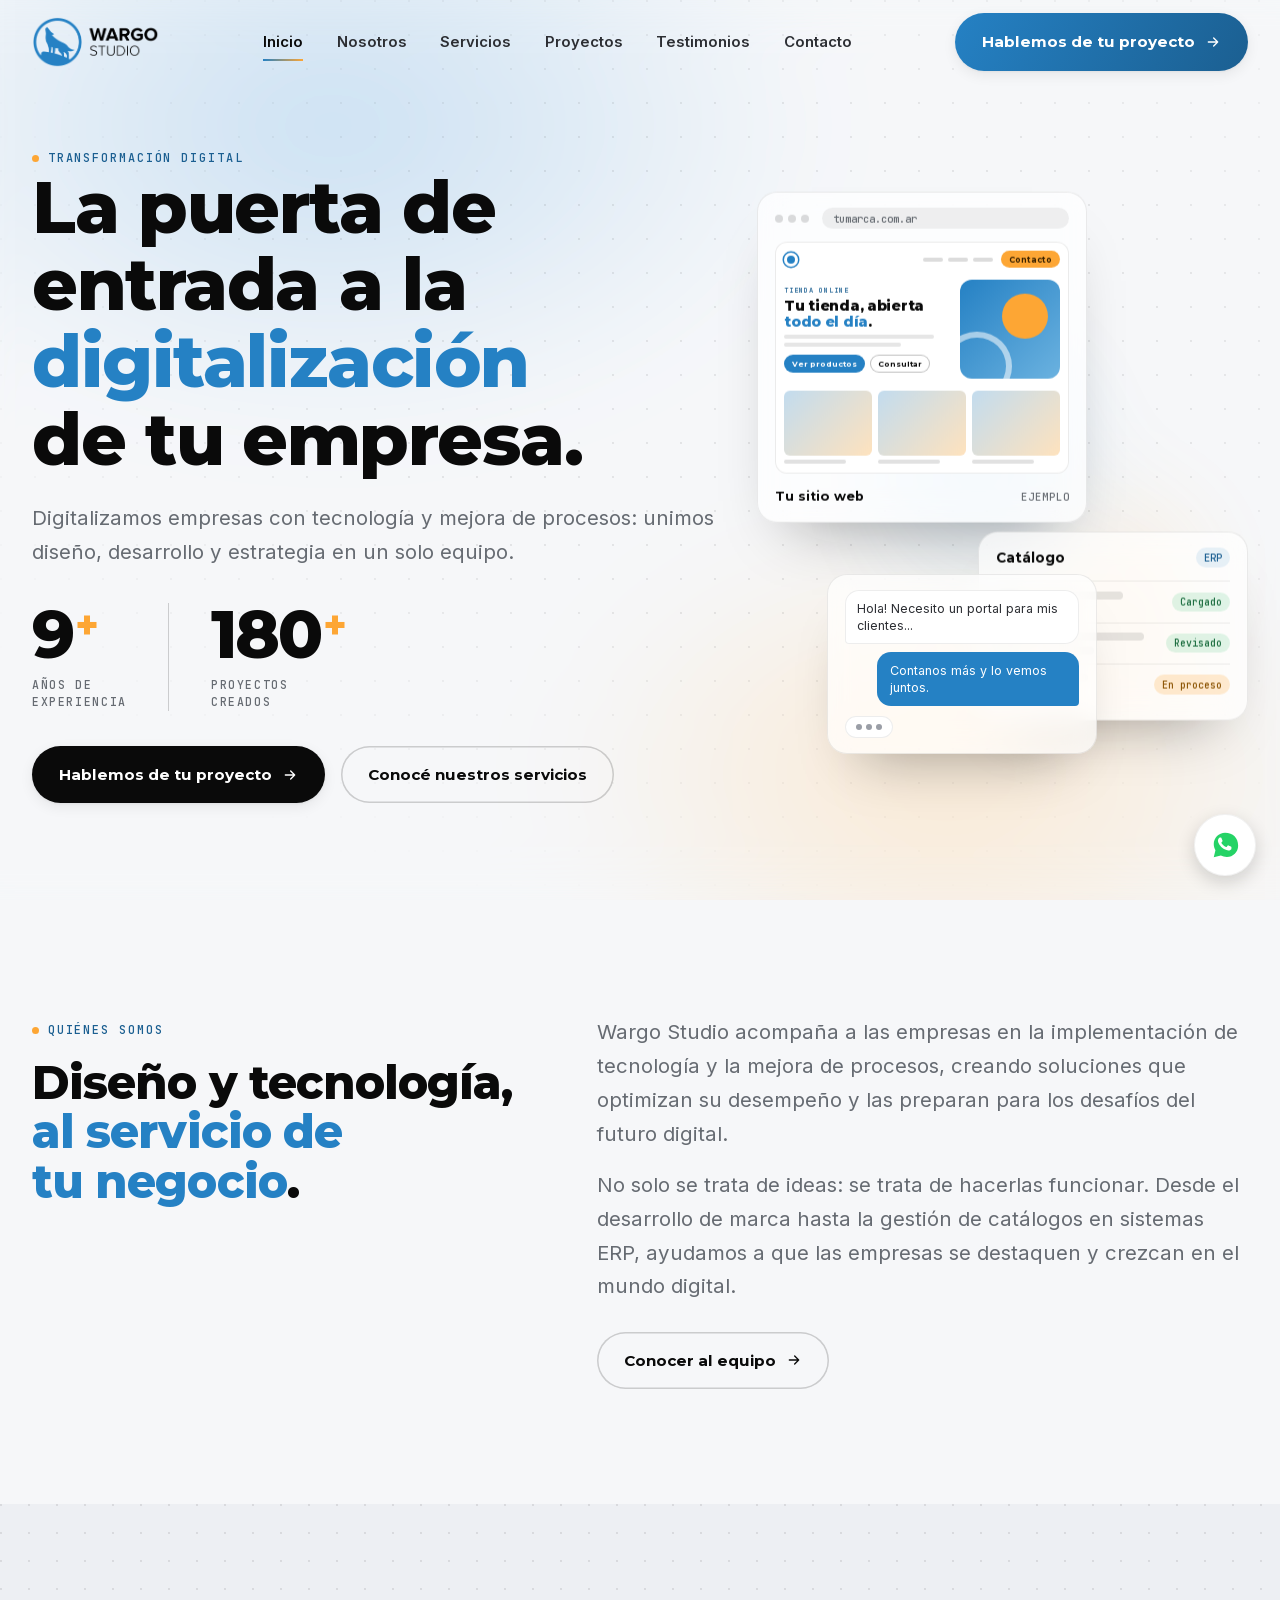
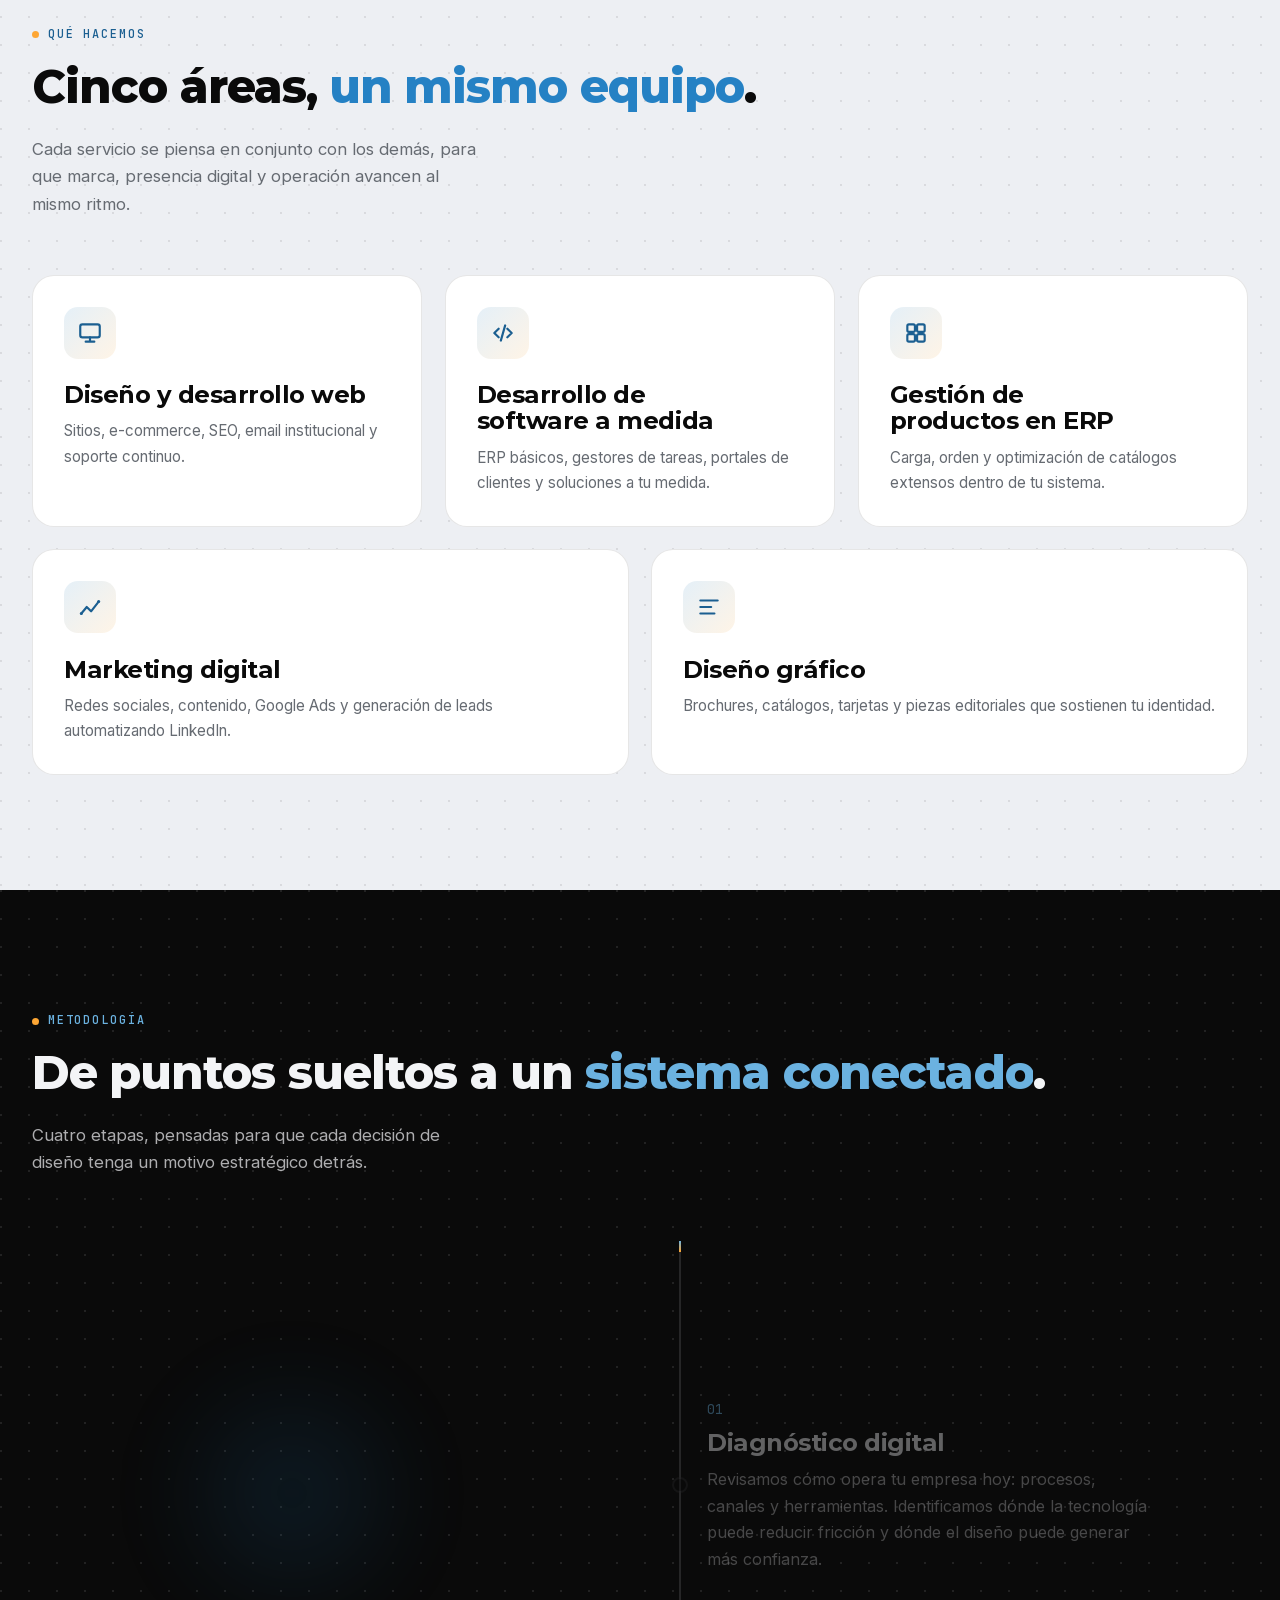
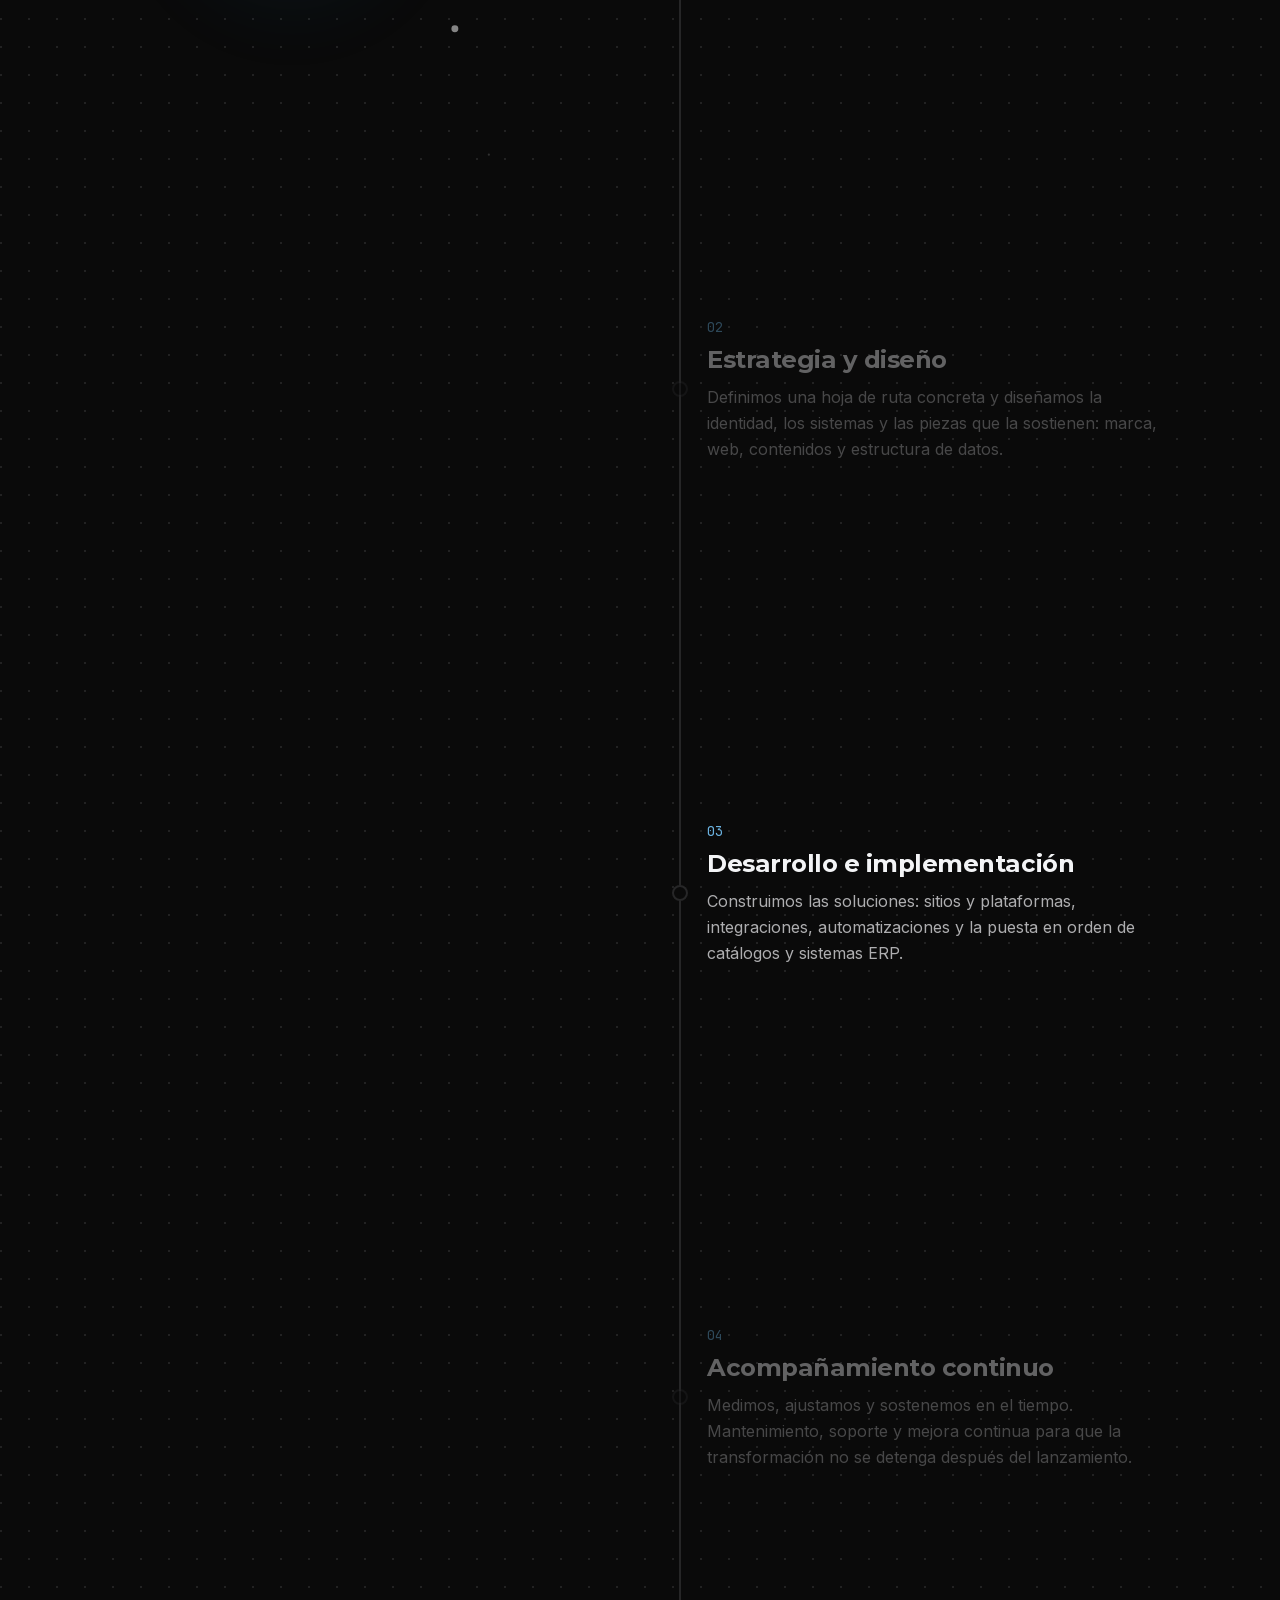
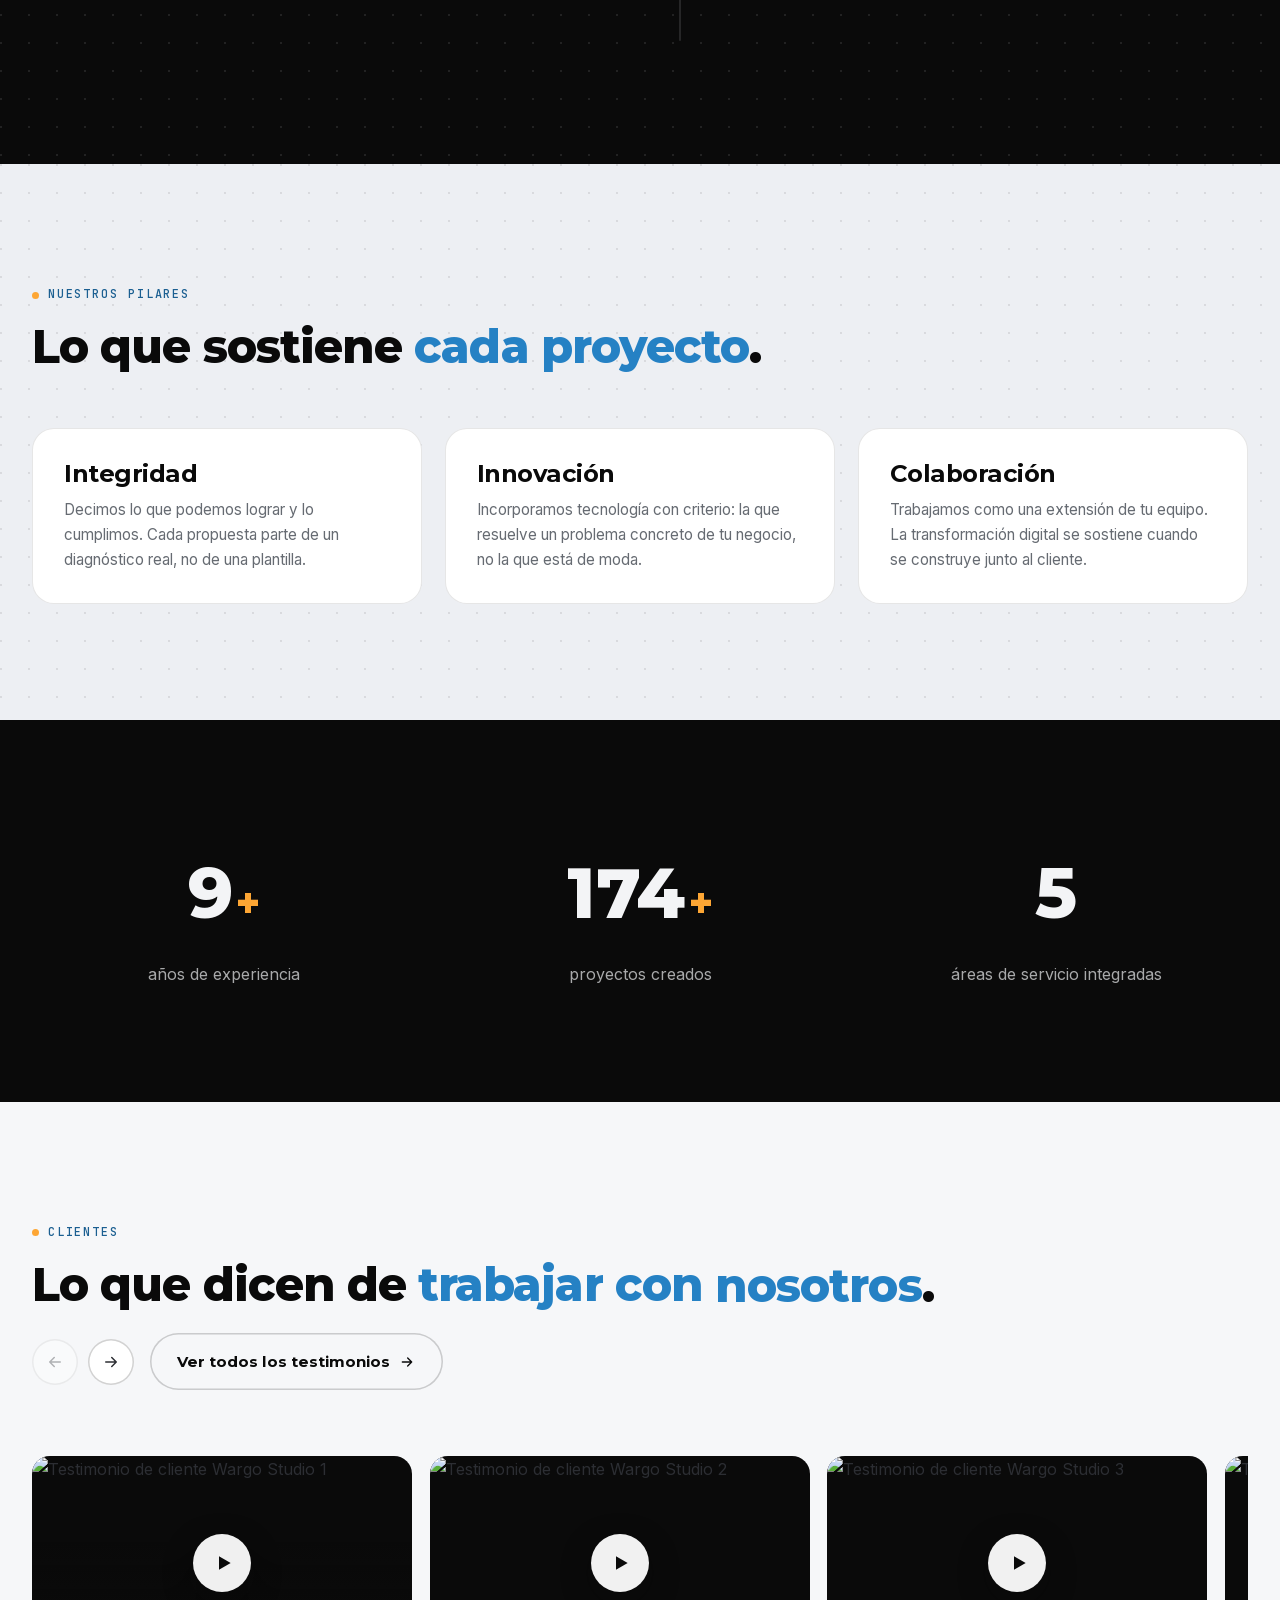
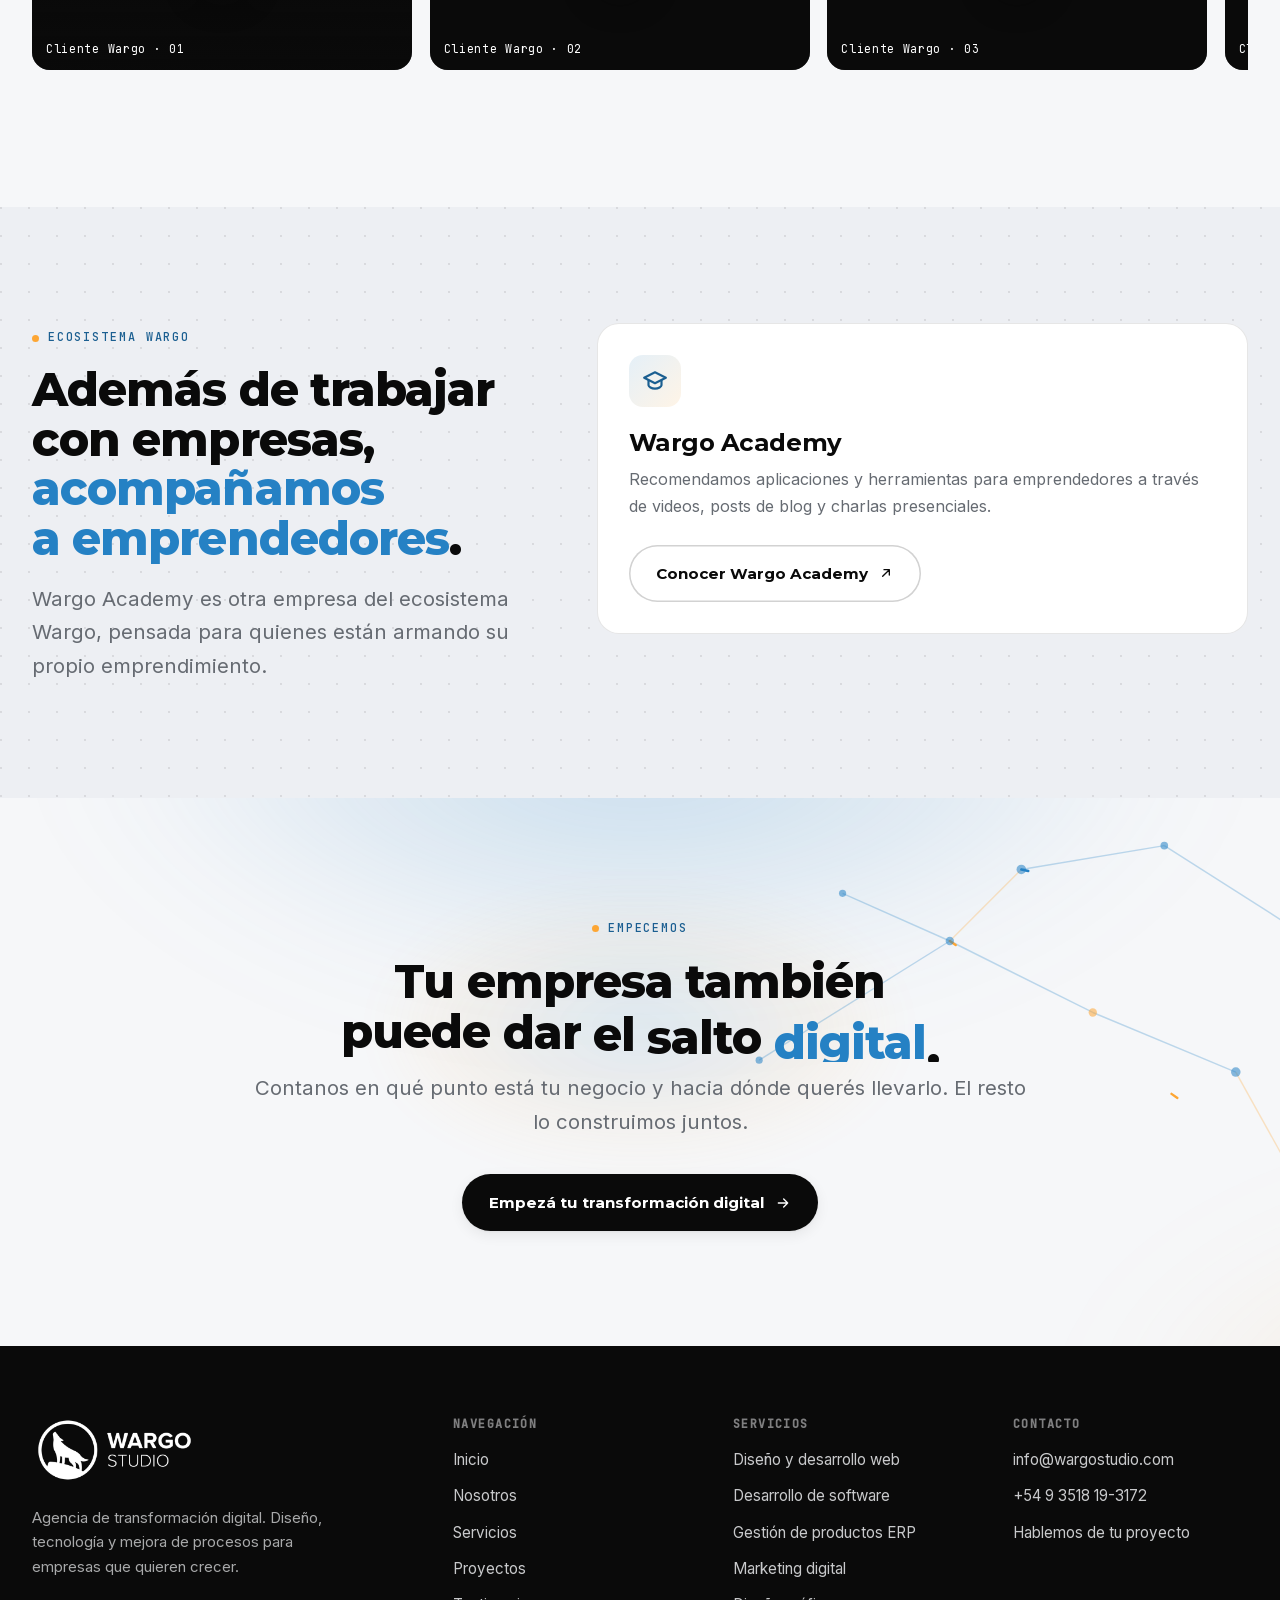
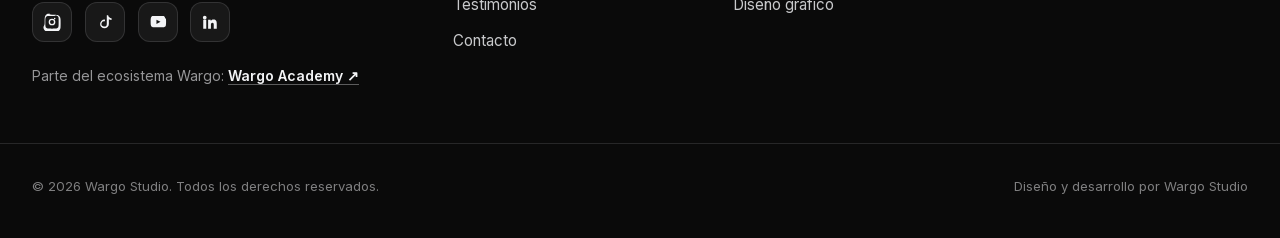
==== commit 91144fa4: "Proyectos: suma Enginear y ordena las páginas web por calidad de diseño Co-Authored-By: Claude Sonne" ====
--- a/index.html
+++ b/index.html
@@ -31,7 +31,7 @@
 <link rel="preload" href="assets/fonts/montserrat-600-latin.woff2" as="font" type="font/woff2" crossorigin>
 <link rel="preload" href="assets/fonts/inter-400-latin.woff2" as="font" type="font/woff2" crossorigin>
 <script>document.documentElement.classList.add('js')</script>
-<link rel="stylesheet" href="styles.css?v=20261118b">
+<link rel="stylesheet" href="styles.css?v=20261117k">
 <noscript><style>.reveal{opacity:1!important;transform:none!important;}</style></noscript>
 
 <script type="application/ld+json">
@@ -482,7 +482,7 @@
 <a class="wa-bar" href="https://wa.me/5493518193172?text=Hola%21%20Te%20escribo%20desde%20la%20p%C3%A1gina%20web%20de%20Wargo.%20Necesito..." target="_blank" rel="noopener"><svg viewBox="0 0 32 32" aria-hidden="true"><path d="M16.02 3C9.4 3 4 8.4 4 15.02c0 2.4.66 4.64 1.8 6.56L4 29l7.6-1.72c1.84.98 3.94 1.54 6.4 1.54 6.62 0 12.02-5.4 12.02-12.02C30.02 8.4 24.64 3 16.02 3zm7.06 17.06c-.3.84-1.5 1.56-2.44 1.76-.66.14-1.5.24-4.4-.94-3.7-1.52-6.08-5.28-6.26-5.52-.18-.24-1.5-2-1.5-3.82 0-1.82.94-2.7 1.28-3.08.34-.36.74-.44.98-.44.24 0 .48 0 .68.02.22.02.5-.08.78.6.3.72 1.02 2.48 1.1 2.66.08.18.14.4.02.64-.12.24-.18.4-.36.6-.18.22-.38.48-.54.64-.18.18-.36.38-.16.74.2.36.9 1.5 1.94 2.42 1.34 1.2 2.46 1.58 2.82 1.76.36.18.58.16.78-.06.22-.22.9-1.02 1.14-1.38.24-.36.48-.3.8-.18.32.12 2.06.98 2.42 1.16.36.18.6.26.68.4.1.16.1.9-.2 1.74z"/></svg><span>Escribinos por WhatsApp</span></a>
 
 <script defer src="lib/gsap.min.js"></script>
-<script defer src="lib/ScrollTrigger.min.js"></script><script defer src="main.js?v=20261118b"></script>
+<script defer src="lib/ScrollTrigger.min.js"></script><script defer src="main.js?v=20261117k"></script>
 <script>document.getElementById("year").textContent = new Date().getFullYear();</script>
 </body>
 </html>
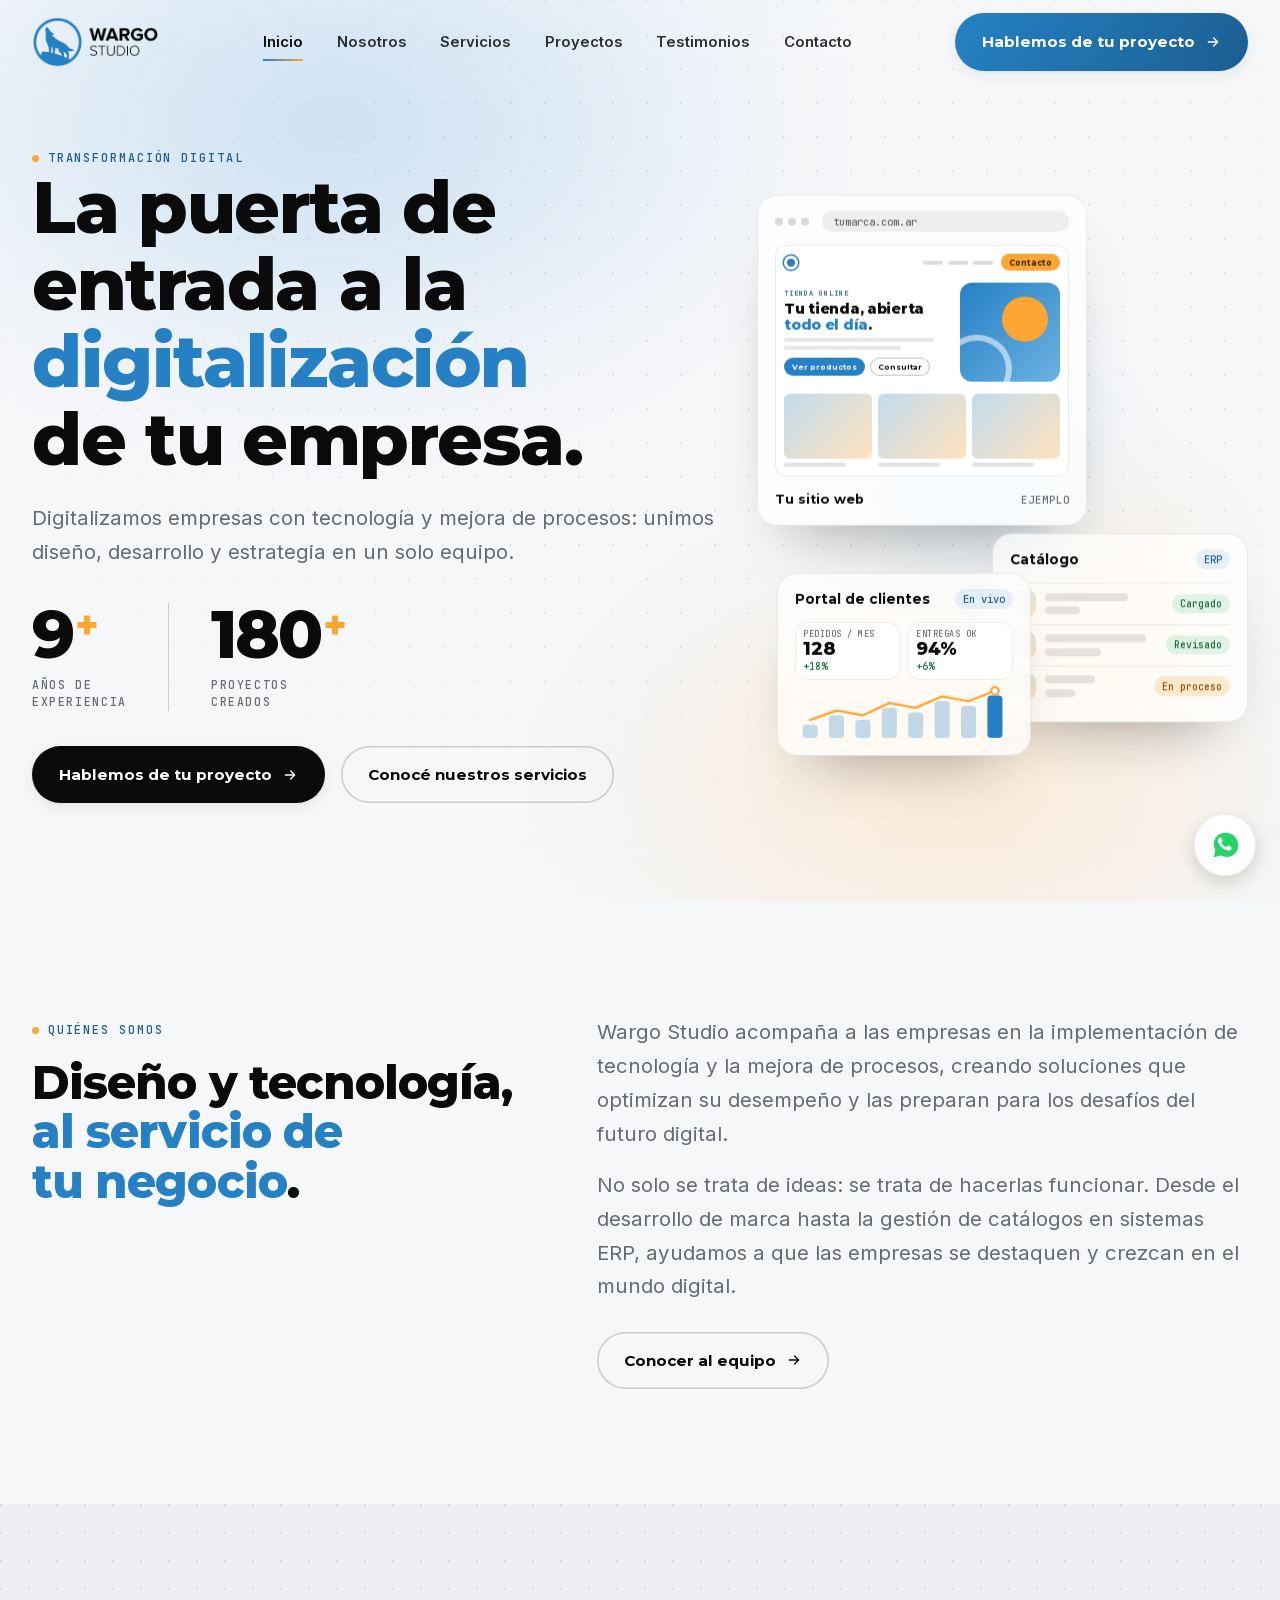
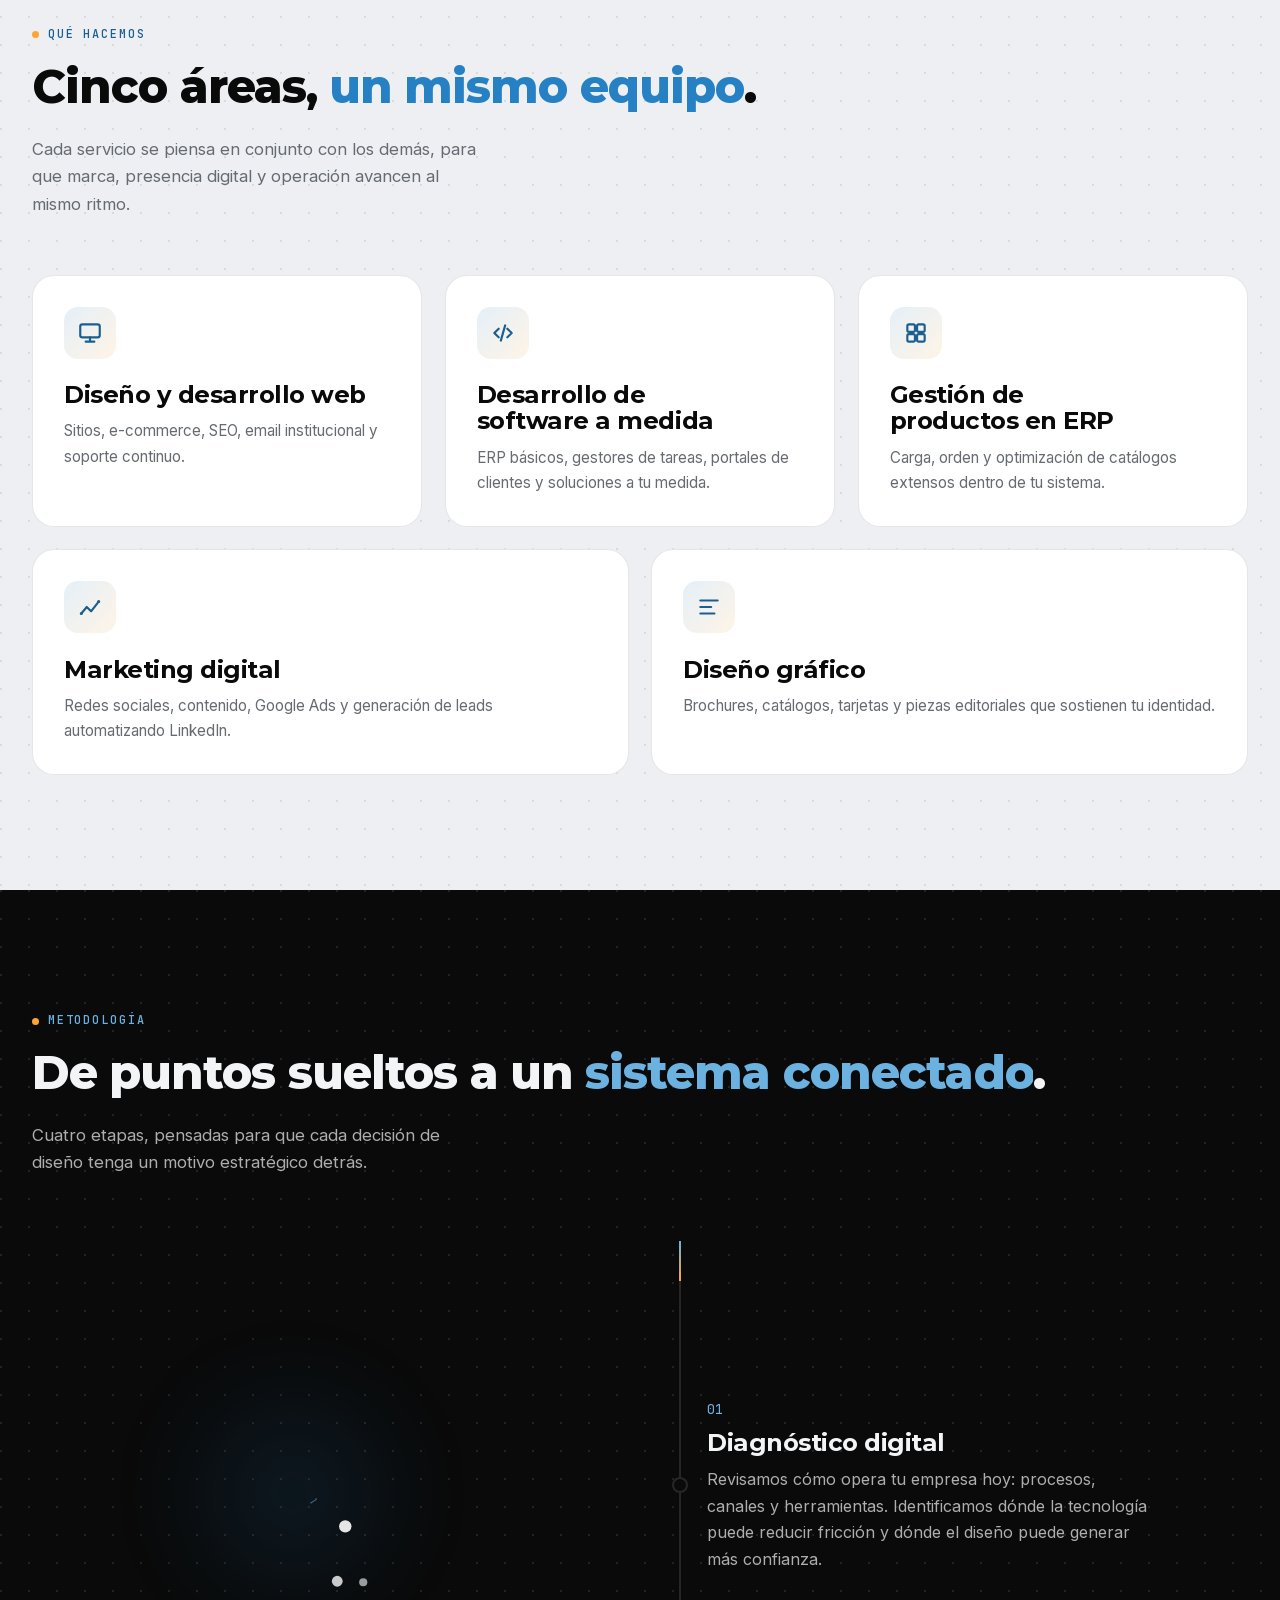
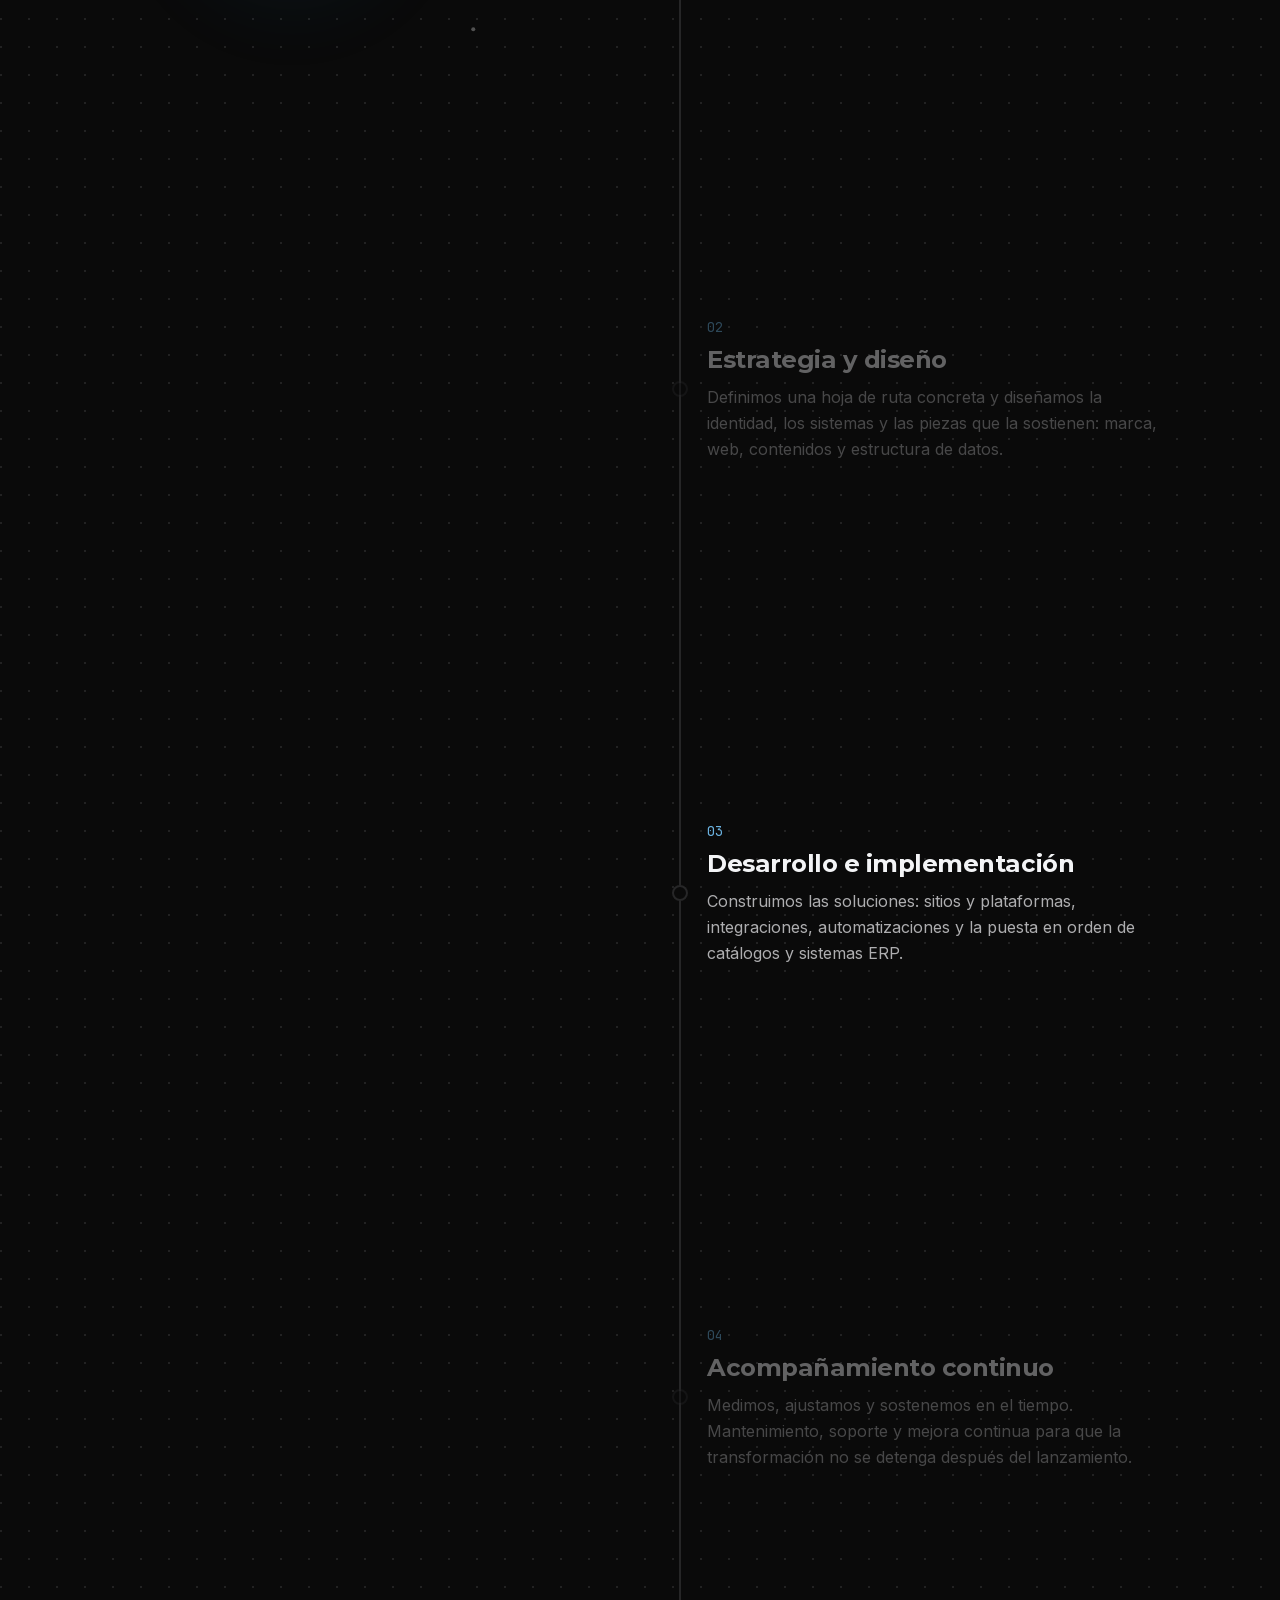
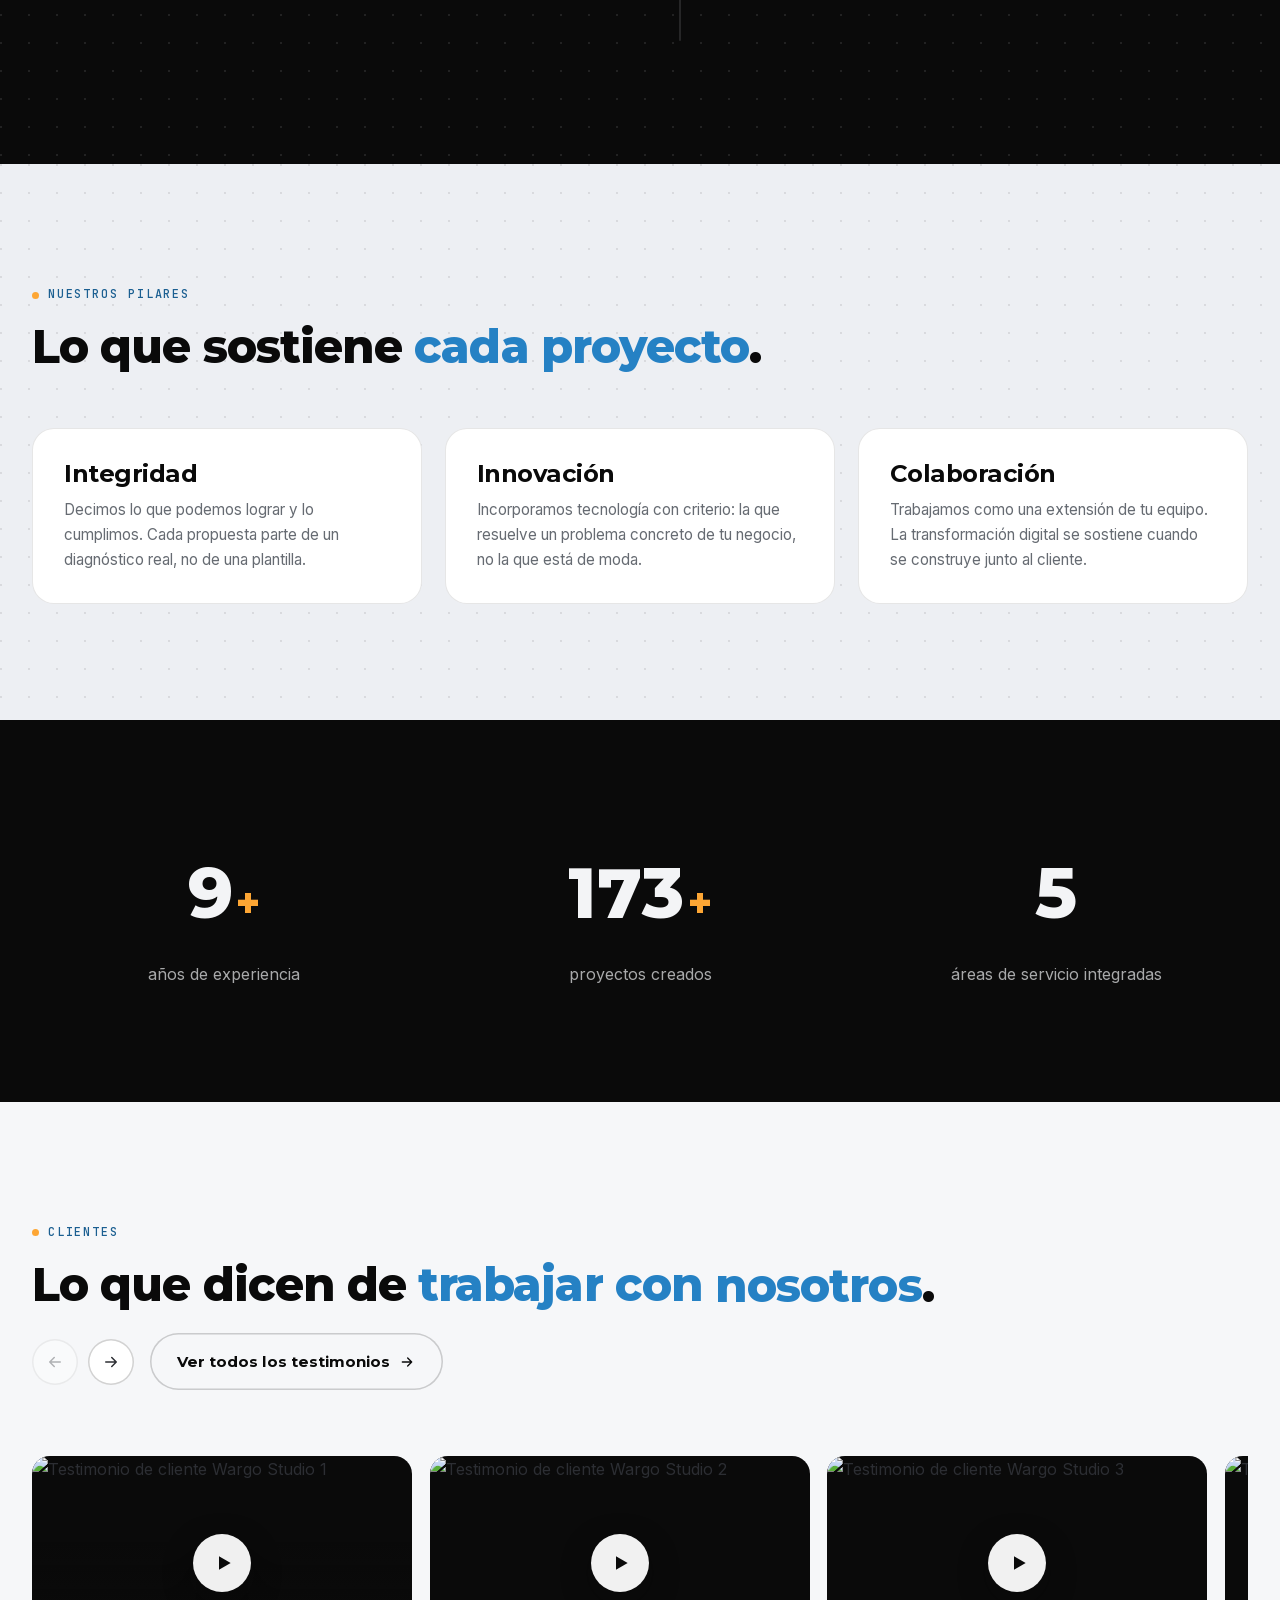
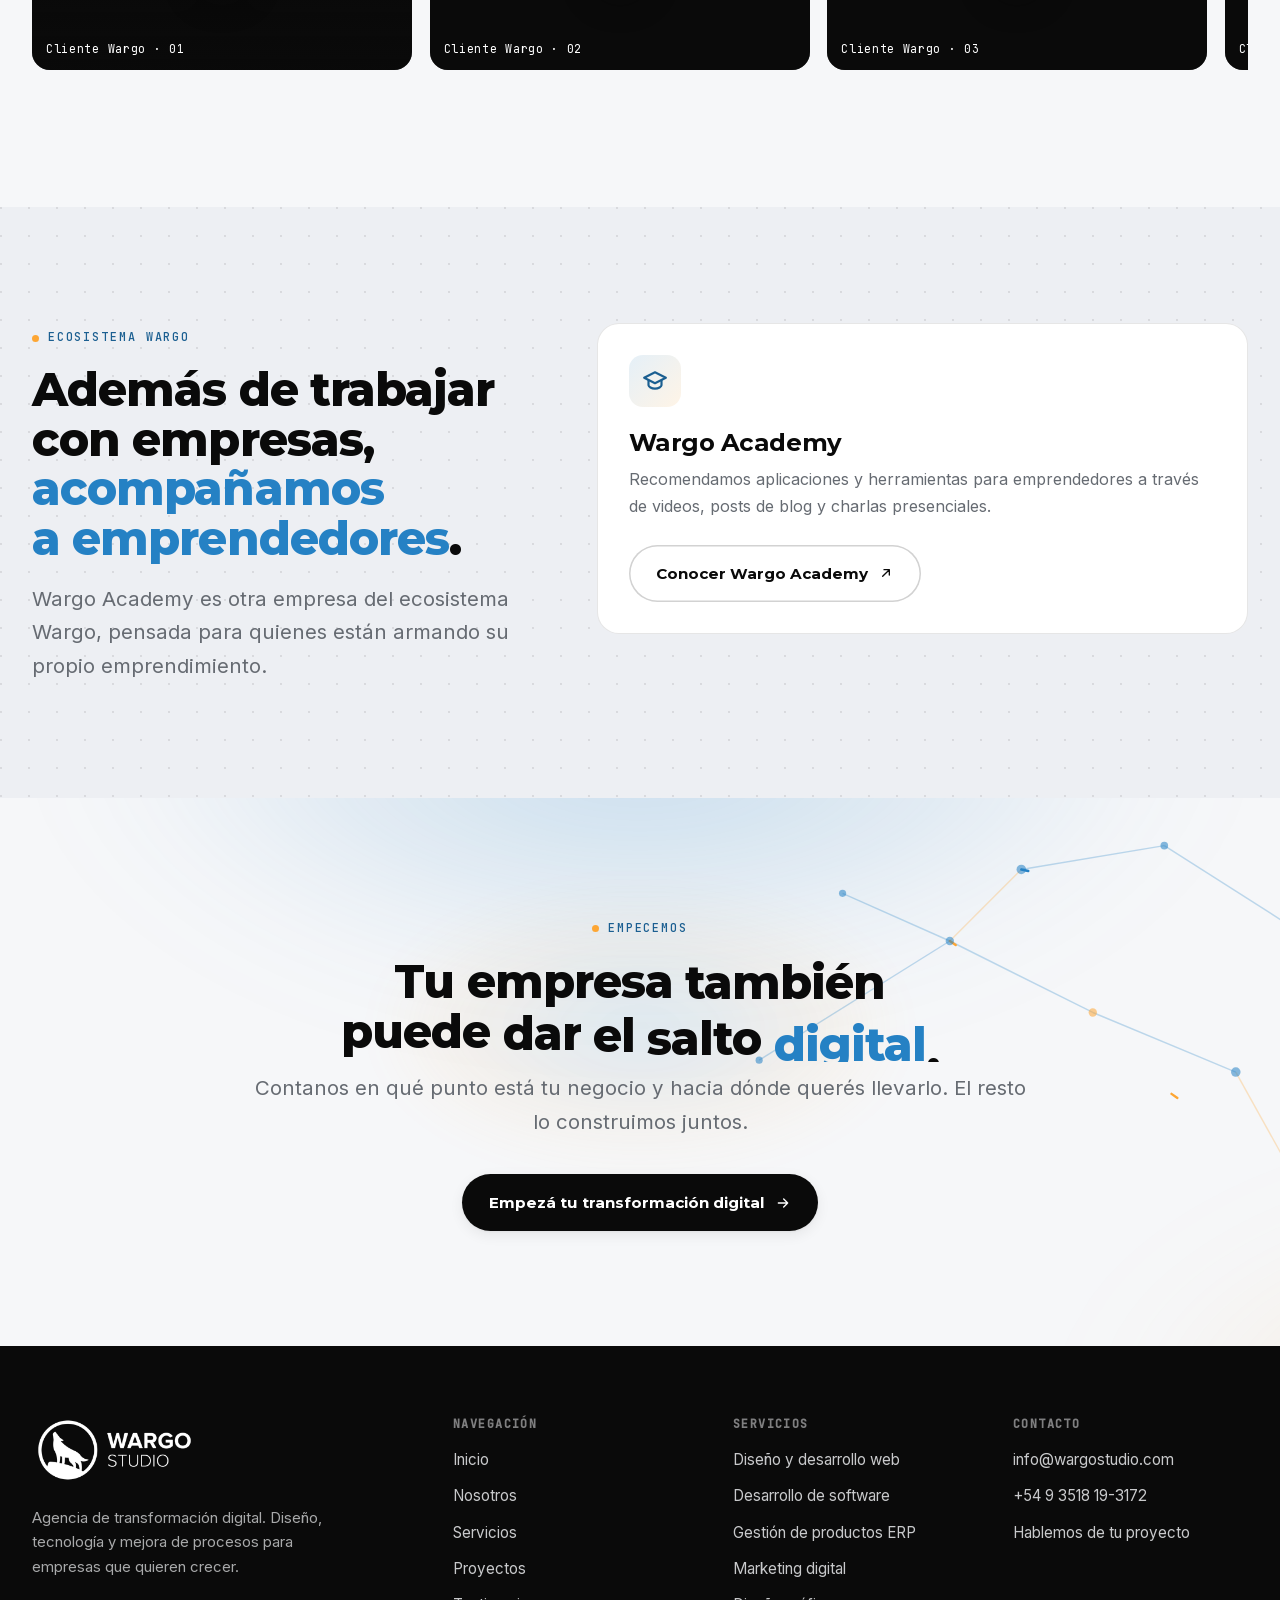
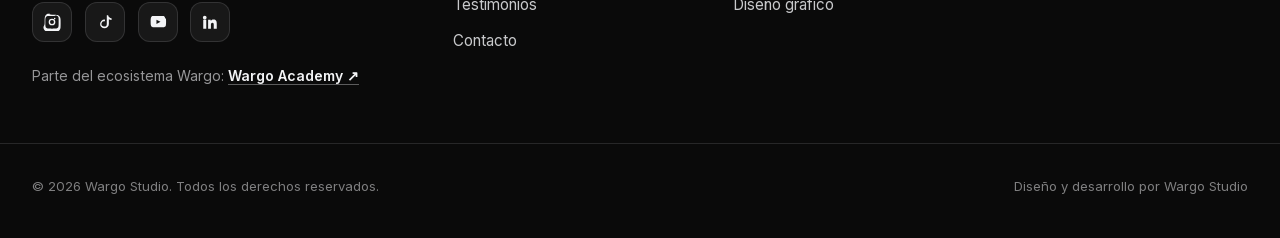
==== commit 477dd427: "Hero: reemplaza el chat por una tarjeta de software (portal de clientes con indicadores y gráfico) C" ====
--- a/index.html
+++ b/index.html
@@ -157,10 +157,18 @@
         <div class="fc-row"><span class="fc-thumb"></span><span><span class="sk w-90"></span><span class="sk w-50" style="margin-top:.35rem"></span></span><span class="fc-state">Revisado</span></div>
         <div class="fc-row"><span class="fc-thumb"></span><span><span class="sk w-50"></span><span class="sk w-30" style="margin-top:.35rem"></span></span><span class="fc-state is-wip">En proceso</span></div>
       </div></div>
-      <div class="float-card fc-chat" data-depth="1.5"><div class="fc-in">
-        <div class="bubble">Hola! Necesito un portal para mis clientes...</div>
-        <div class="bubble out">Contanos más y lo vemos juntos.</div>
-        <div class="typing"><i></i><i></i><i></i></div>
+      <div class="float-card fc-chat fc-app" data-depth="1.5"><div class="fc-in">
+        <div class="fc-title">Portal de clientes <em>En vivo</em></div>
+        <div class="ap-kpis">
+          <span><small>Pedidos / mes</small><b>128</b><i class="ap-up">+18%</i></span>
+          <span><small>Entregas OK</small><b>94%</b><i class="ap-up">+6%</i></span>
+        </div>
+        <svg class="ap-chart" viewBox="0 0 232 54" fill="none" aria-hidden="true">
+          <path class="ap-grid" d="M0 14H232M0 33H232M0 52H232"/>
+          <rect class="ap-bar" x="8" y="38" width="16" height="14" rx="4" style="--i:0"/><rect class="ap-bar" x="36" y="28" width="16" height="24" rx="4" style="--i:1"/><rect class="ap-bar" x="64" y="33" width="16" height="19" rx="4" style="--i:2"/><rect class="ap-bar" x="92" y="20" width="16" height="32" rx="4" style="--i:3"/><rect class="ap-bar" x="120" y="25" width="16" height="27" rx="4" style="--i:4"/><rect class="ap-bar" x="148" y="13" width="16" height="39" rx="4" style="--i:5"/><rect class="ap-bar" x="176" y="18" width="16" height="34" rx="4" style="--i:6"/><rect class="ap-bar is-hot" x="204" y="7" width="16" height="45" rx="4" style="--i:7"/>
+          <path class="ap-line" pathLength="1" d="M16 33 L44 23 L72 28 L100 15 L128 20 L156 8 L184 13 L212 2"/>
+          <circle class="ap-dot" cx="212" cy="2" r="4"/>
+        </svg>
       </div></div>
     </div>
   </div>
--- a/styles.css
+++ b/styles.css
@@ -644,8 +644,8 @@
 }
 @supports (backdrop-filter: blur(10px)) { .fc-in { background: rgba(255,255,255,.72); backdrop-filter: blur(14px) saturate(160%); -webkit-backdrop-filter: blur(14px) saturate(160%); } }
 .fc-web { top: 0; left: 0; width: 330px; }
-.fc-erp { top: 338px; right: 0; width: 270px; }
-.fc-chat { bottom: 0; left: 70px; width: 270px; }
+.fc-erp { top: 338px; right: 0; width: 256px; }
+.fc-chat { bottom: 0; left: 20px; width: 254px; }
 .fc-bar { display: flex; align-items: center; gap: 5px; margin-bottom: .8rem; }
 .fc-url { margin-left: .5rem; flex: 1; padding: .22rem .7rem; border-radius: 999px; background: rgba(10,10,10,.06); font: 500 .66rem var(--mono); color: var(--ink-mute); }
 .ms { border-radius: 12px; background: #fff; box-shadow: inset 0 0 0 1px rgba(10,10,10,.08); padding: .6rem; overflow: hidden; }
@@ -683,12 +683,25 @@
 .fc-thumb { width: 26px; height: 26px; border-radius: 8px; background: linear-gradient(135deg, rgba(37,129,196,.25), rgba(253,166,52,.25)); }
 .fc-state { font: 500 .62rem var(--mono); padding: .2rem .5rem; border-radius: 999px; color: #176a3b; background: rgba(40,180,100,.14); }
 .fc-state.is-wip { color: #8a5200; background: rgba(253,166,52,.22); }
-.bubble { padding: .6rem .8rem; border-radius: 14px 14px 14px 4px; background: #fff; font-size: .78rem; line-height: 1.4; color: var(--ink-soft); box-shadow: inset 0 0 0 1px rgba(10,10,10,.07); }
-.bubble.out { margin: .5rem 0 0 auto; width: 86%; border-radius: 14px 14px 4px 14px; background: var(--blue); color: #fff; box-shadow: none; }
-.typing { display: inline-flex; gap: 4px; margin-top: .6rem; padding: .5rem .7rem; border-radius: 12px; background: #fff; box-shadow: inset 0 0 0 1px rgba(10,10,10,.07); }
-.typing i { width: 6px; height: 6px; border-radius: 50%; background: var(--ink-faint); animation: dot 1.4s ease-in-out infinite; }
-.typing i:nth-child(2) { animation-delay: .18s; } .typing i:nth-child(3) { animation-delay: .36s; }
-@keyframes dot { 0%, 60%, 100% { transform: translateY(0); opacity: .5; } 30% { transform: translateY(-4px); opacity: 1; } }
+/* Hero: tarjeta de software (panel de gestión) */
+.ap-kpis { display: grid; grid-template-columns: 1fr 1fr; gap: .45rem; margin-bottom: .6rem; }
+.ap-kpis span { display: grid; gap: .1rem; padding: .42rem .55rem; border-radius: 12px; background: #fff; box-shadow: inset 0 0 0 1px rgba(10,10,10,.07); }
+.ap-kpis small { font: 500 .52rem var(--mono); letter-spacing: .06em; text-transform: uppercase; color: var(--ink-mute); }
+.ap-kpis b { font: 800 1.12rem/1 var(--display); letter-spacing: -.02em; color: var(--ink); }
+.ap-up { font: 500 .6rem var(--mono); font-style: normal; color: #176a3b; }
+.ap-chart { display: block; width: 100%; height: auto; overflow: visible; }
+.ap-grid { stroke: rgba(10,10,10,.08); stroke-width: 1; stroke-dasharray: 3 4; }
+.ap-bar { fill: rgba(37,129,196,.28); transform-box: fill-box; transform-origin: bottom; animation: apBar .9s var(--ease-out) both; animation-delay: calc(1.1s + var(--i) * 70ms); }
+.ap-bar.is-hot { fill: var(--blue); }
+.ap-line { stroke: var(--orange); stroke-width: 2.4; stroke-linecap: round; stroke-linejoin: round; stroke-dasharray: 1; stroke-dashoffset: 1; animation: apLine 1.6s var(--ease-out) 1.5s forwards; }
+.ap-dot { fill: #fff; stroke: var(--orange); stroke-width: 2.4; opacity: 0; animation: apDot .4s ease 3s forwards, apPulse 2.4s ease-in-out 3.4s infinite; transform-box: fill-box; transform-origin: center; }
+@keyframes apBar { from { transform: scaleY(0); } to { transform: scaleY(1); } }
+@keyframes apLine { to { stroke-dashoffset: 0; } }
+@keyframes apDot { to { opacity: 1; } }
+@keyframes apPulse { 0%, 100% { transform: scale(1); } 50% { transform: scale(1.35); } }
+@media (prefers-reduced-motion: reduce) {
+  .ap-bar, .ap-line, .ap-dot { animation: none; stroke-dashoffset: 0; opacity: 1; }
+}
 @media (min-width: 960px) { .hero-stage { display: block; } }
 
 /* Tarjetas: luz que sigue al cursor + íconos que se dibujan */
